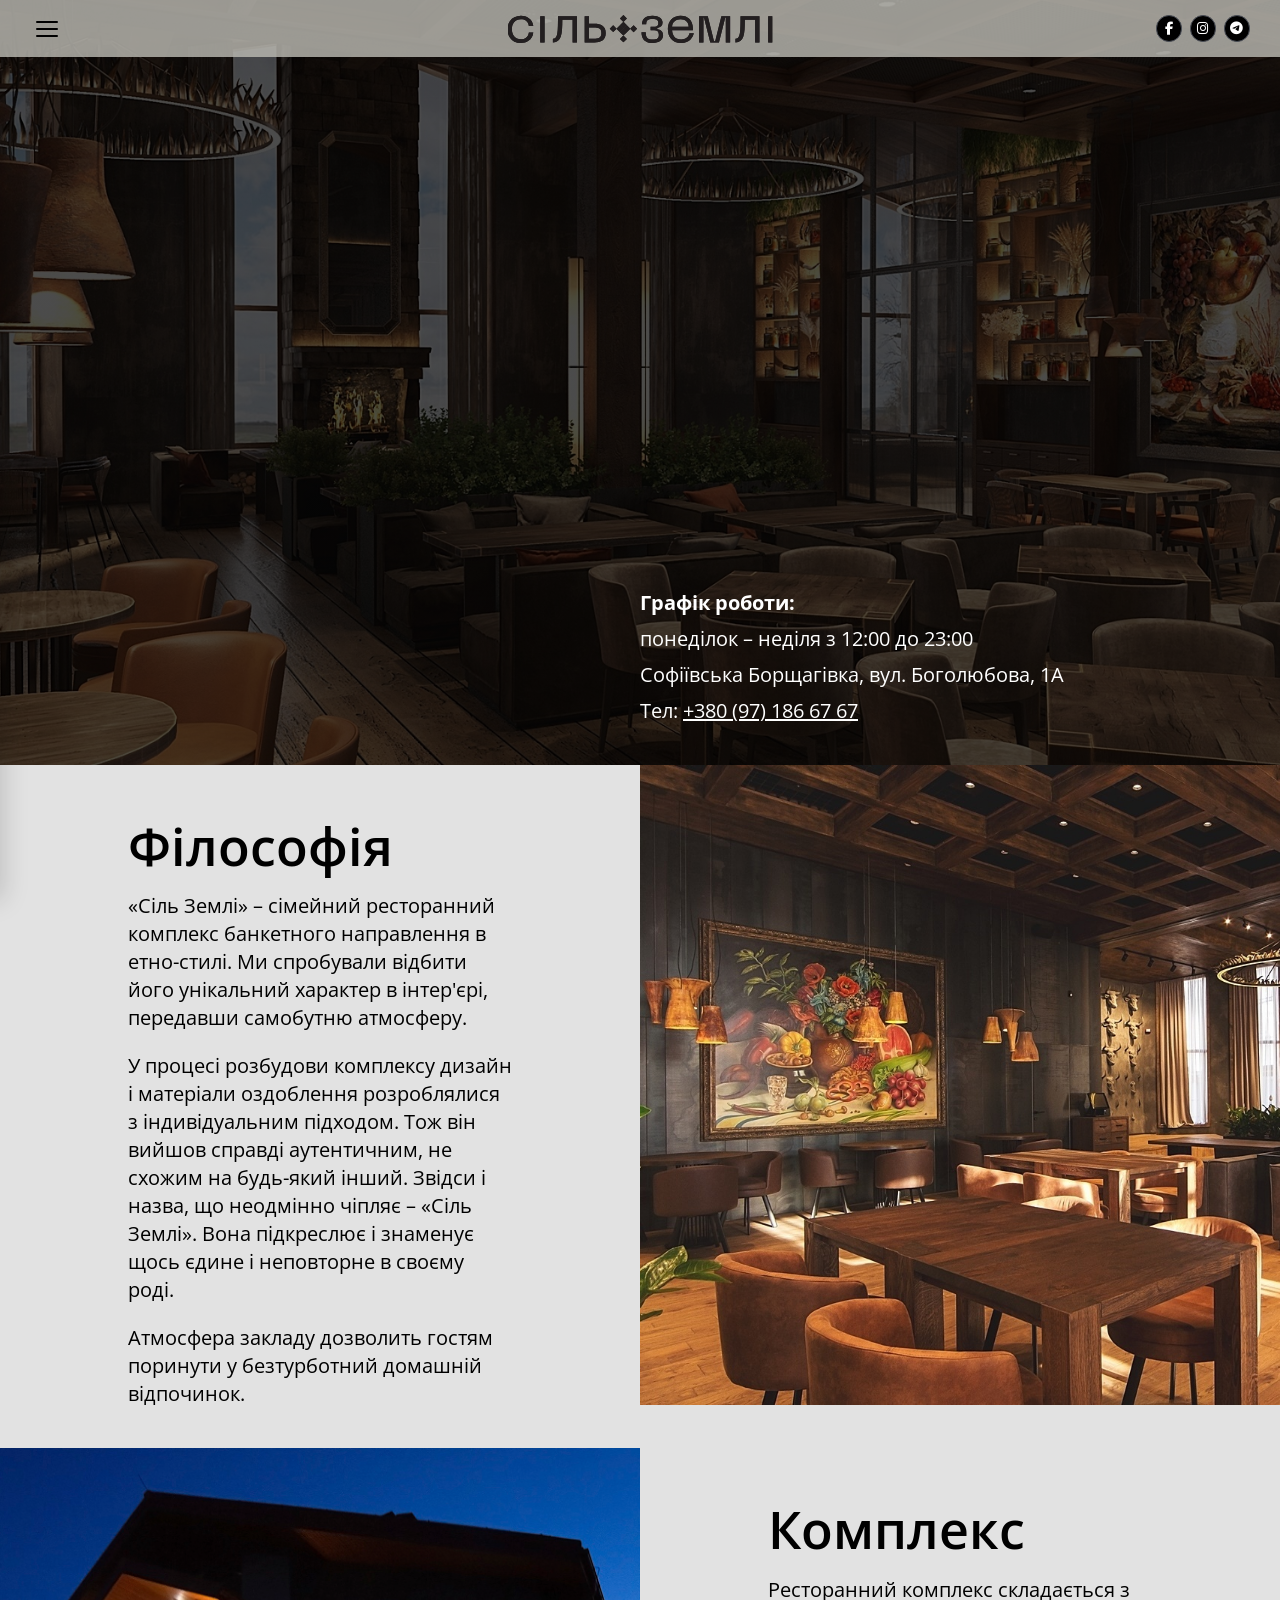
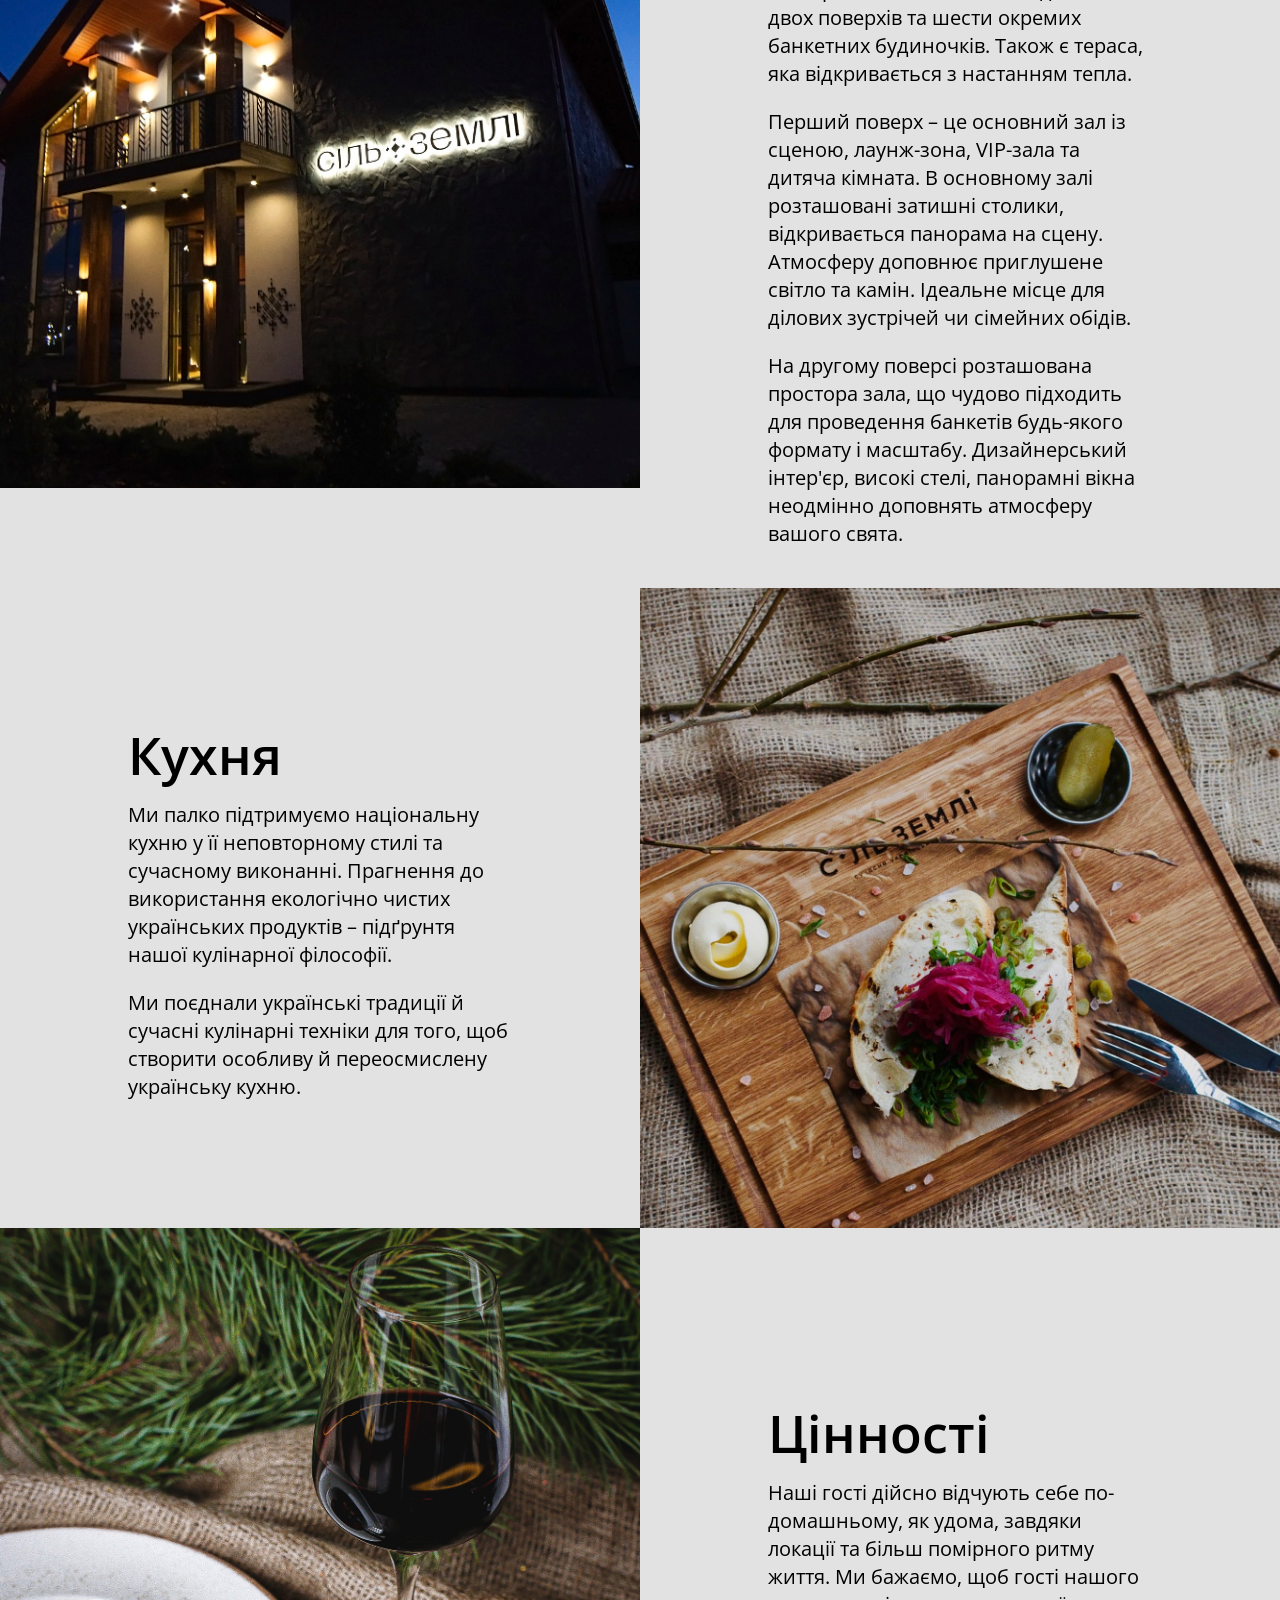
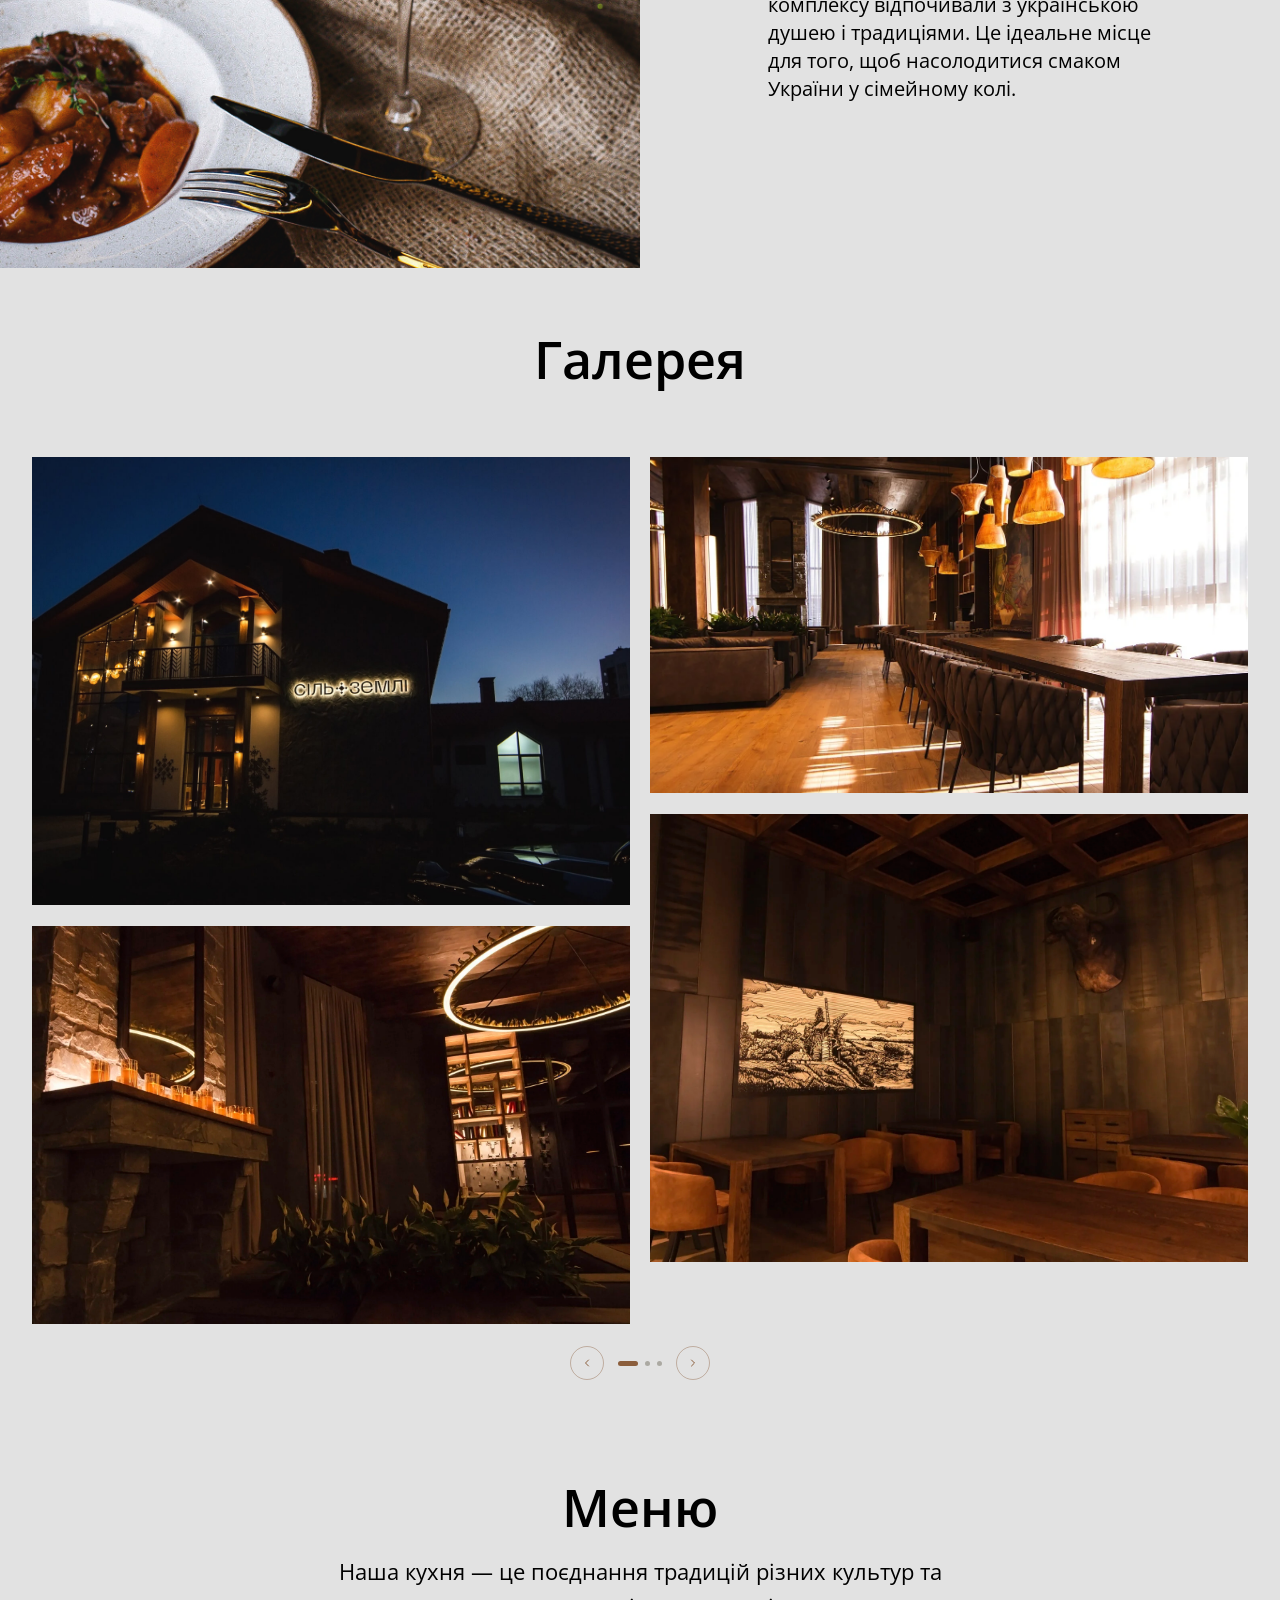
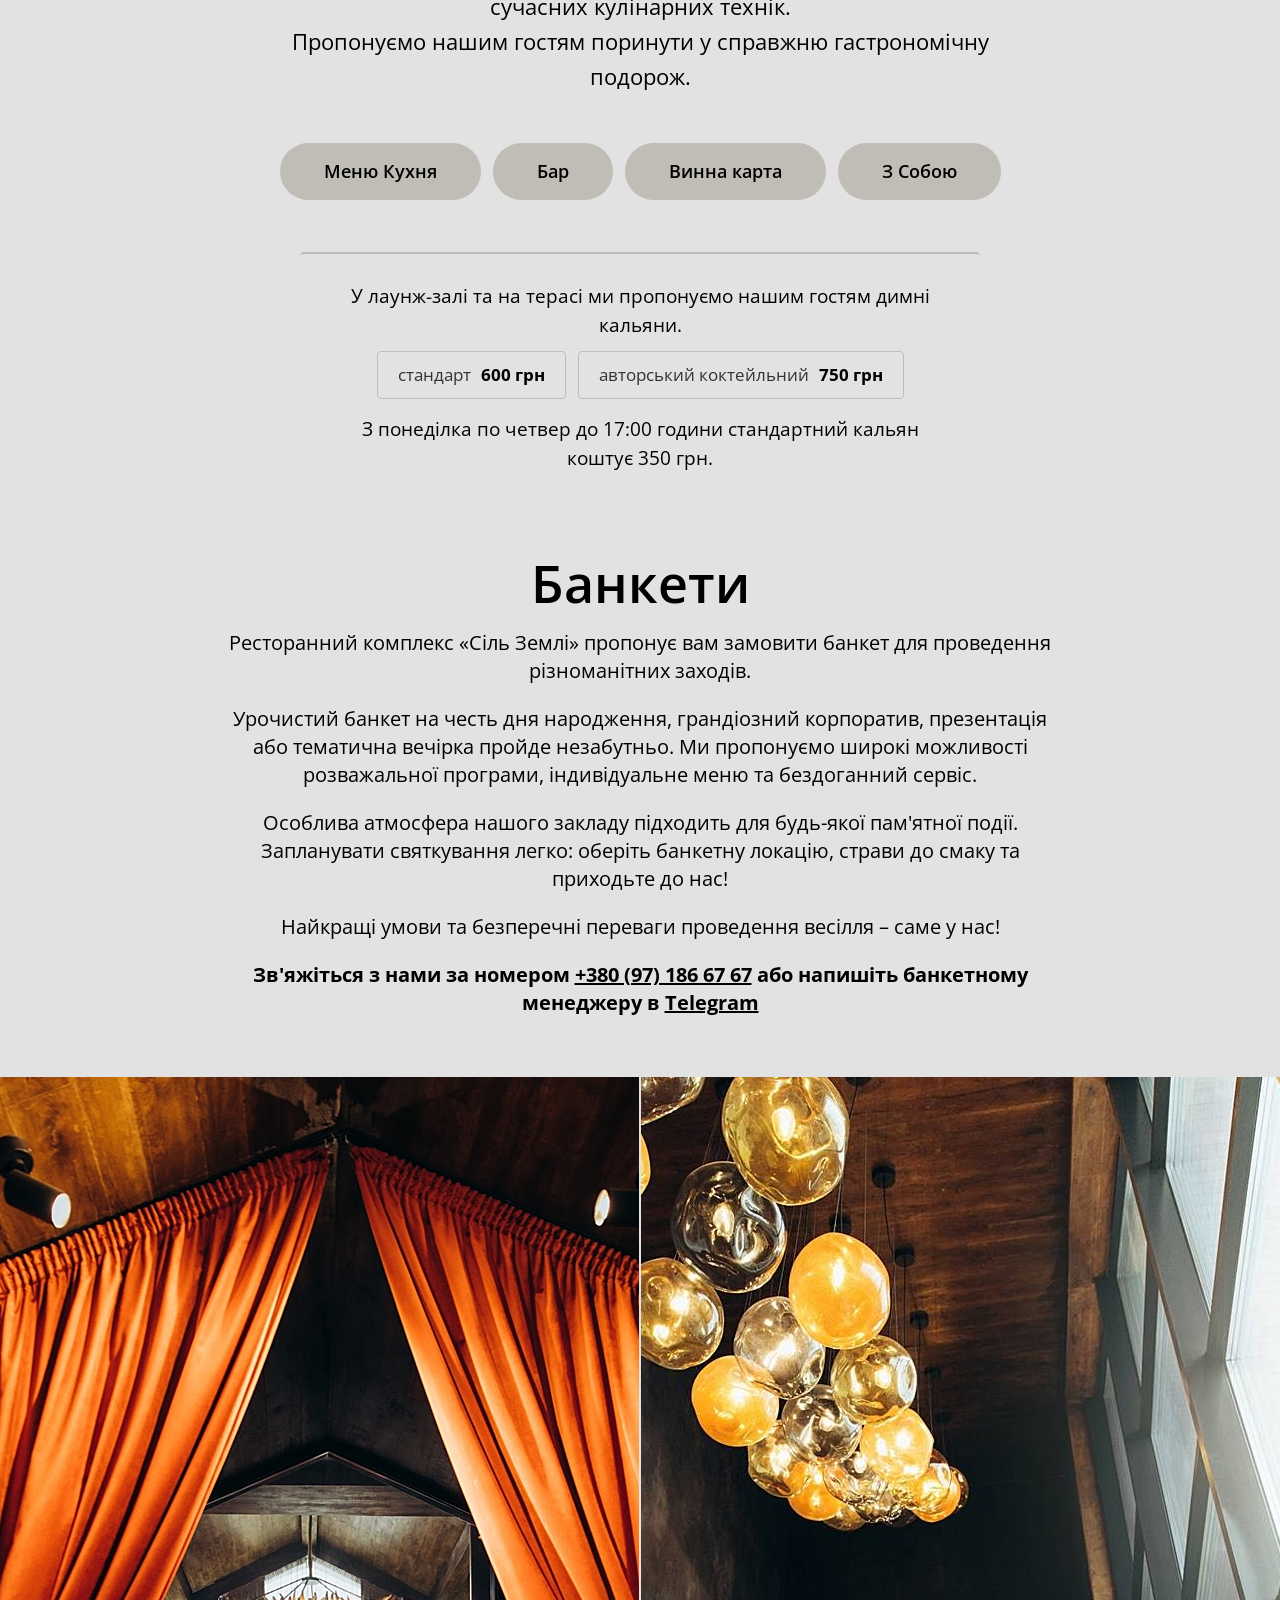
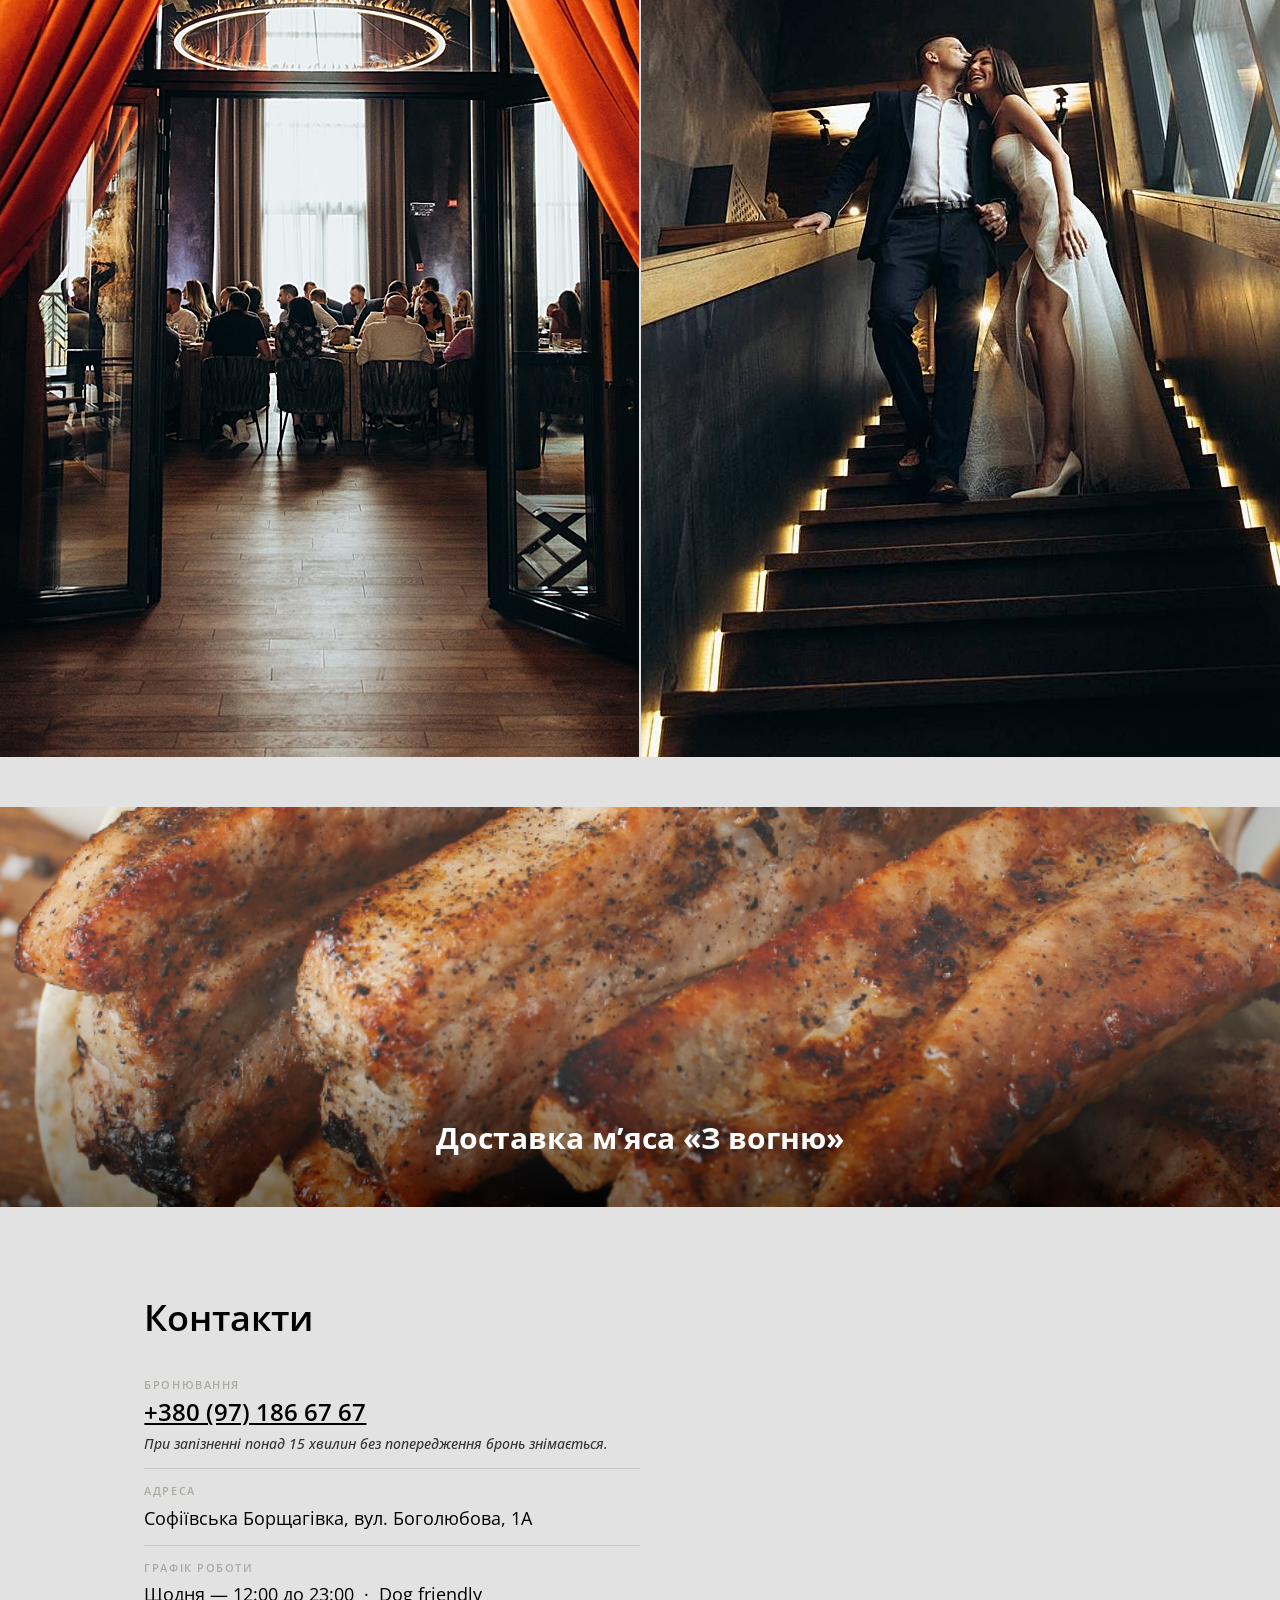
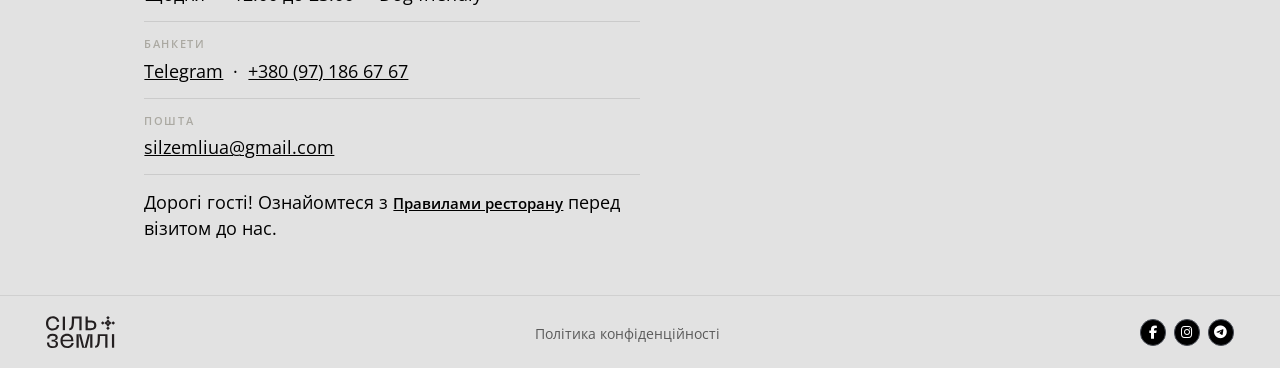
==== src/index.html @ 6cf8ed57 "smalll UI fixes" ====
<!DOCTYPE html>
<html lang="uk">
<head>
  <meta charset="UTF-8" />
  <meta name="viewport" content="width=device-width, initial-scale=1.0" />
  <title>Сіль Землі - сімейний ресторанний комплекс</title>
  <meta name="description" content="«Сіль Землі» — сімейний ресторанний комплекс. Софіївська Борщагівка, вул. Боголюбова, 1А. Тел: +380 (97) 186 67 67" />
  <link rel="canonical" href="https://silzemli.ua/" />
  <link rel="preconnect" href="https://fonts.googleapis.com" />
  <link rel="preconnect" href="https://fonts.gstatic.com" crossorigin />
  <link href="https://fonts.googleapis.com/css2?family=Open+Sans:wght@300;400;600;700&display=swap" rel="stylesheet" />
  <link rel="stylesheet" href="https://cdnjs.cloudflare.com/ajax/libs/font-awesome/6.5.1/css/all.min.css" />
  <link rel="icon" type="image/x-icon" href="assets/favicon.ico" />
  <link rel="stylesheet" href="styles.css" />
</head>
<body>

  <span id="top" aria-hidden="true" style="position:absolute;top:0;left:0;height:0;overflow:hidden;pointer-events:none;"></span>

  <!-- ===========================
       HEADER
       =========================== -->
  <header class="site-header">
    <div class="header-inner">

      <a class="nav-toggle" href="#" aria-label="Відкрити меню" aria-expanded="false" id="nav-toggle">
        <span></span>
        <span></span>
        <span></span>
      </a>

      <a href="/" class="site-logo" aria-label="Сіль Землі — головна">
        <img src="assets/sz-logo.svg" alt="Сіль Землі" class="logo-img" fetchpriority="high" />
      </a>

      <div class="social-links">
        <a href="https://www.facebook.com/silzemliua/" target="_blank" rel="noopener noreferrer" aria-label="Facebook"><i class="fab fa-facebook-f"></i></a>
        <a href="https://www.instagram.com/silzemliua/" target="_blank" rel="noopener noreferrer" aria-label="Instagram"><i class="fab fa-instagram"></i></a>
        <a href="https://t.me/Banquet_Sil_Zemli" target="_blank" rel="noopener noreferrer" aria-label="Telegram"><i class="fab fa-telegram-plane"></i></a>
      </div>

    </div>
  </header>

  <!-- Flyout navigation overlay -->
  <div class="flyout-overlay" id="flyout-overlay"></div>

  <!-- Flyout navigation panel -->
  <nav class="flyout-nav" id="main-nav" aria-label="Головне меню">
    <ul>
      <li><a href="#about">Про нас</a></li>
      <li><a href="#gallery">Галерея</a></li>
      <li><a href="#menu">Меню</a></li>
      <li><a href="#banquet">Банкети</a></li>
      <li><a href="https://svognu.choiceqr.com/" target="_blank" rel="noopener noreferrer"><u>Доставка мʼяса «З вогню»</u></a></li>
      <li><a href="#contacts">Контакти</a></li>
    </ul>
  </nav>


  <main id="content">

    <!-- ===========================
         HERO
         =========================== -->
    <section class="hero" aria-label="Головний банер">
      <img src="assets/bg.jpg" alt="Ресторан Сіль Землі — інтер'єр" class="hero-bg" fetchpriority="high" />

      <div class="hero-row">
        <div class="hero-left"></div>
        <div class="hero-right">
          <p><strong>Графік роботи:</strong></p>
          <p>понеділок – неділя з 12:00 до 23:00</p>
          <p>Софіївська Борщагівка, вул. Боголюбова, 1А</p>
          <p>Тел: <a href="tel:+380971866767">+380 (97) 186 67 67</a></p>
        </div>
      </div>
    </section>


    <!-- ===========================
         ABOUT — ПРО НАС
         =========================== -->
    <section id="about" aria-label="Про нас">

      <!-- Філософія: text left / image right -->
      <div class="about-block">
        <div class="about-text">
          <h2 class="about-title">Філософія</h2>
          <p>«Сіль Землі» – сімейний ресторанний комплекс банкетного направлення в етно-стилі. Ми спробували відбити його унікальний характер в інтер'єрі, передавши самобутню атмосферу.</p>
          <p>У процесі розбудови комплексу дизайн і матеріали оздоблення розроблялися з індивідуальним підходом. Тож він вийшов справді аутентичним, не схожим на будь-який інший. Звідси і назва, що неодмінно чіпляє – «Сіль Землі». Вона підкреслює і знаменує щось єдине і неповторне в своєму роді.</p>
          <p>Атмосфера закладу дозволить гостям поринути у безтурботний домашній відпочинок.</p>
        </div>
        <div class="about-image">
          <img src="assets/1.jpg" alt="Інтер'єр ресторану Сіль Землі" loading="lazy" />
        </div>
      </div>

      <!-- Комплекс: image left / text right -->
      <div class="about-block">
        <div class="about-image">
          <img src="assets/2.jpg" alt="Зовнішній вигляд комплексу Сіль Землі" loading="lazy" />
        </div>
        <div class="about-text">
          <h2 class="about-title">Комплекс</h2>
          <p>Ресторанний комплекс складається з двох поверхів та шести окремих банкетних будиночків. Також є тераса, яка відкривається з настанням тепла.</p>
          <p>Перший поверх – це основний зал із сценою, лаунж-зона, VIP-зала та дитяча кімната. В основному залі розташовані затишні столики, відкривається панорама на сцену. Атмосферу доповнює приглушене світло та камін. Ідеальне місце для ділових зустрічей чи сімейних обідів.</p>
          <p>На другому поверсі розташована простора зала, що чудово підходить для проведення банкетів будь-якого формату і масштабу. Дизайнерський інтер'єр, високі стелі, панорамні вікна неодмінно доповнять атмосферу вашого свята.</p>
        </div>
      </div>

      <!-- Кухня: text left / image right -->
      <div class="about-block">
        <div class="about-text">
          <h2 class="about-title">Кухня</h2>
          <p>Ми палко підтримуємо національну кухню у її неповторному стилі та сучасному виконанні. Прагнення до використання екологічно чистих українських продуктів – підґрунтя нашої кулінарної філософії.</p>
          <p>Ми поєднали українські традиції й сучасні кулінарні техніки для того, щоб створити особливу й переосмислену українську кухню.</p>
        </div>
        <div class="about-image">
          <img src="assets/IMG_6734.jpg" alt="Страви кухні ресторану Сіль Землі" loading="lazy" />
        </div>
      </div>

      <!-- Цінності: image left / text right -->
      <div class="about-block">
        <div class="about-image">
          <img src="assets/IMG_6281.jpg" alt="Атмосфера та традиції ресторану Сіль Землі" loading="lazy" />
        </div>
        <div class="about-text">
          <h2 class="about-title">Цінності</h2>
          <p>Наші гості дійсно відчують себе по-домашньому, як удома, завдяки локації та більш помірного ритму життя. Ми бажаємо, щоб гості нашого комплексу відпочивали з українською душею і традиціями. Це ідеальне місце для того, щоб насолодитися смаком України у сімейному колі.</p>
        </div>
      </div>

    </section>

    <!-- ===========================
         GALLERY — ГАЛЕРЕЯ
         =========================== -->
    <section id="gallery" class="gallery-section" aria-label="Галерея">

      <div class="gallery-heading-wrap">
        <h2 class="section-heading">Галерея</h2>
      </div>

      <div class="gallery-slider-track" id="galleryTrack" role="region" aria-label="Галерея слайдер">

        <!-- Slide 1 -->
        <article class="gallery-slide" aria-label="Слайд 1 з 3">
          <div class="masonry">
            <div class="masonry-item">
              <div class="img-wrap">
                <img src="assets/g01.jpg" alt="Святкування у Сіль Землі" loading="lazy" />
              </div>
            </div>
            <div class="masonry-item">
              <div class="img-wrap">
                <img src="assets/g004.webp" alt="Святкування у ресторані" loading="lazy" />
              </div>
            </div>
            <div class="masonry-item">
              <div class="img-wrap">
                <img src="assets/g006.webp" alt="Зала ресторану" loading="lazy" />
              </div>
            </div>
            <div class="masonry-item">
              <div class="img-wrap">
                <img src="assets/g005.webp" alt="Кухня ресторану" loading="lazy" />
              </div>
            </div>
          </div>
        </article>

        <!-- Slide 2 -->
        <article class="gallery-slide" aria-label="Слайд 2 з 3">
          <div class="masonry">
            <div class="masonry-item">
              <div class="img-wrap">
                <img src="assets/g007.jpg" alt="Подія у ресторані Сіль Землі" loading="lazy" />
              </div>
            </div>
            <div class="masonry-item">
              <div class="img-wrap">
                <img src="assets/g001.webp" alt="Страви ресторану Сіль Землі" loading="lazy" />
              </div>
            </div>
            <div class="masonry-item">
              <div class="img-wrap">
                <img src="assets/g009.webp" alt="Фотографія ресторану" loading="lazy" />
              </div>
            </div>
            <div class="masonry-item">
              <div class="img-wrap">
                <img src="assets/g003.webp" alt="Атмосфера закладу" loading="lazy" />
              </div>
            </div>
          </div>
        </article>

        <!-- Slide 3 -->
        <article class="gallery-slide" aria-label="Слайд 3 з 3">
          <div class="masonry">
            <div class="masonry-item">
              <div class="img-wrap">
                <img src="assets/g008.jpg" alt="Деталі страв ресторану" loading="lazy" />
              </div>
            </div>
             <div class="masonry-item">
              <div class="img-wrap">
                <img src="assets/g010.webp" alt="Інтер'єр ресторану Сіль Землі" loading="lazy" />
              </div>
            </div>
            <div class="masonry-item">
              <div class="img-wrap">
                <img src="assets/g002.webp" alt="Банкетна зала Сіль Землі" loading="lazy" />
              </div>
            </div>
          </div>
        </article>

      </div>

      <nav class="gallery-nav" aria-label="Навігація галереї">
        <button class="gallery-nav-arrow" id="galleryPrev" aria-label="Попередній слайд">
          <svg viewBox="0 0 24 24" aria-hidden="true"><polyline points="15 18 9 12 15 6"/></svg>
        </button>
        <div class="gallery-nav-dots" role="tablist" aria-label="Слайди">
          <button class="gallery-nav-dot active" data-idx="0" aria-label="Слайд 1" role="tab" aria-selected="true"></button>
          <button class="gallery-nav-dot" data-idx="1" aria-label="Слайд 2" role="tab" aria-selected="false"></button>
          <button class="gallery-nav-dot" data-idx="2" aria-label="Слайд 3" role="tab" aria-selected="false"></button>
        </div>
        <button class="gallery-nav-arrow" id="galleryNext" aria-label="Наступний слайд">
          <svg viewBox="0 0 24 24" aria-hidden="true"><polyline points="9 18 15 12 9 6"/></svg>
        </button>
      </nav>

    </section>

    <!-- ===========================
         MENU — МЕНЮ
         =========================== -->
    <section id="menu" class="menu-section" aria-label="Меню">
      <div class="container">
        <h2 class="section-heading">Меню</h2>
        <p class="menu-intro">
          Наша кухня — це поєднання традицій різних культур та сучасних кулінарних технік.<br>
          Пропонуємо нашим гостям поринути у справжню гастрономічну подорож.
        </p>

        <div class="menu-buttons">
          <a href="https://silzemli.choiceqr.com/menu/online-menu" target="_blank" rel="noopener noreferrer" class="menu-btn">Меню Кухня</a>
          <a href="https://silzemli.choiceqr.com/menu/online-menu/section:bar-menyu" target="_blank" rel="noopener noreferrer" class="menu-btn">Бар</a>
          <a href="https://silzemli.choiceqr.com/menu/online-menu/section:vinna-karta" target="_blank" rel="noopener noreferrer" class="menu-btn">Винна карта</a>
          <a href="https://silzemli.choiceqr.com/menu/online-menu/section:menyu-kuhnya/napivfabrikati" target="_blank" rel="noopener noreferrer" class="menu-btn">З Собою</a>
        </div>

        <div class="hookah-info">
          <p>У лаунж-залі та на терасі ми пропонуємо нашим гостям димні кальяни.</p>
          <div class="hookah-prices">
            <div class="hookah-price-item">
              <span class="hookah-price-name">стандарт</span>
              <span class="hookah-price-value">600 грн</span>
            </div>
            <div class="hookah-price-item">
              <span class="hookah-price-name">авторський коктейльний</span>
              <span class="hookah-price-value">750 грн</span>
            </div>
          </div>
          <p>З понеділка по четвер до 17:00 години стандартний кальян коштує 350 грн.</p>
        </div>
      </div>
    </section>

    <!-- ===========================
         BANQUET — БАНКЕТИ
         =========================== -->
    <section id="banquet" class="banquet-section" aria-label="Банкети">
      <div class="container">
        <h2 class="section-heading">Банкети</h2>

        <div class="banquet-content">
          <p class="banquet-lead">Ресторанний комплекс «Сіль Землі» пропонує вам замовити банкет для проведення різноманітних заходів.</p>
          <p>Урочистий банкет на честь дня народження, грандіозний корпоратив, презентація або тематична вечірка пройде незабутньо. Ми пропонуємо широкі можливості розважальної програми, індивідуальне меню та бездоганний сервіс.</p>
          <p>Особлива атмосфера нашого закладу підходить для будь-якої пам'ятної події. Запланувати святкування легко: оберіть банкетну локацію, страви до смаку та приходьте до нас!</p>
          <p>Найкращі умови та безперечні переваги проведення весілля – саме у нас!</p>
          <p class="banquet-cta">
            <strong>Зв'яжіться з нами за номером
            <a href="tel:+380971866767">+380 (97) 186 67 67</a>
            або напишіть банкетному менеджеру в <a href="https://t.me/Banquet_Sil_Zemli" target="_blank" rel="noopener noreferrer">Telegram</a></strong>
          </p>
        </div>
      </div>

      <div class="banquet-images">
        <div class="banquet-image">
          <img src="assets/IMG_0134-0.jpg" alt="Банкетна зала Сіль Землі" loading="lazy" />
        </div>
        <div class="banquet-image">
          <img src="assets/IMG_01.jpg" alt="Весільний захід у Сіль Землі" loading="lazy" />
        </div>
      </div>
    </section>

    <!-- ===========================
         DELIVERY — ДОСТАВКА М'ЯСА
         =========================== -->
    <section class="delivery-section" aria-label="Доставка мʼяса">
      <a href="https://svognu.choiceqr.com/" target="_blank" rel="noopener noreferrer" class="delivery-link">
        <img src="assets/IMG_0103.png" alt="Доставка мʼяса «З вогню»" class="delivery-bg" loading="lazy" />
        <div class="delivery-content">
          <p><strong>Доставка мʼяса «З вогню»</strong></p>
        </div>
      </a>
    </section>

    <!-- ===========================
         CONTACTS — КОНТАКТИ
         =========================== -->
    <section id="contacts" class="contacts-section" aria-label="Контакти">
      <div class="contacts-row">

        <div class="contacts-info">
          <h1 class="contacts-title">Контакти</h1>

          <div class="contacts-block">
            <span class="contacts-label">Бронювання</span>
            <a href="tel:+380971866767" class="contacts-phone">+380 (97) 186 67 67</a>
            <p class="contacts-note">При запізненні понад 15 хвилин без попередження бронь знімається.</p>
          </div>

          <hr class="contacts-divider" />

          <div class="contacts-block">
            <span class="contacts-label">Адреса</span>
            <p>Софіївська Борщагівка, вул. Боголюбова, 1А</p>
          </div>

          <hr class="contacts-divider" />

          <div class="contacts-block">
            <span class="contacts-label">Графік роботи</span>
            <p>Щодня — 12:00 до 23:00 &nbsp;·&nbsp; Dog friendly</p>
          </div>

          <hr class="contacts-divider" />

          <div class="contacts-block">
            <span class="contacts-label">Банкети</span>
            <p>
              <a href="https://t.me/Banquet_Sil_Zemli" target="_blank" rel="noopener noreferrer">Telegram</a>
              &nbsp;·&nbsp;
              <a href="tel:+380971866767">+380 (97) 186 67 67</a>
            </p>
          </div>

          <hr class="contacts-divider" />

          <div class="contacts-block">
            <span class="contacts-label">Пошта</span>
            <p><a href="mailto:silzemliua@gmail.com">silzemliua@gmail.com</a></p>
          </div>

          <hr class="contacts-divider" />

          <div class="contacts-block contacts-bottom">
            <p class="contacts-rules-note">Дорогі гості! Ознайомтеся з <a href="https://drive.google.com/file/d/1vDoaQ9qoSqv1oy61-vHlRrobq8VTLT6B/view?usp=sharing" target="_blank" rel="noopener noreferrer" class="contacts-rules-link">Правилами ресторану</a> перед візитом до нас.</p>
          </div>
        </div>

        <div class="contacts-map">
          <iframe
            src="https://maps.google.com/maps?q=50.3985007,30.3726009&hl=uk&z=16&output=embed"
            width="100%"
            height="100%"
            style="border:0; display:block;"
            allowfullscreen=""
            loading="lazy"
            title="Карта: Сіль Землі, Софіївська Борщагівка">
          </iframe>
        </div>

      </div>
    </section>

  </main>

  <!-- ===========================
       LIGHTBOX
       =========================== -->
  <div class="lightbox" id="lightbox" role="dialog" aria-modal="true" aria-label="Перегляд зображення">
    <button class="lightbox-close" id="lightboxClose" aria-label="Закрити">
      <svg viewBox="0 0 24 24" fill="none" stroke="currentColor" stroke-width="1.8" stroke-linecap="round"><line x1="18" y1="6" x2="6" y2="18"/><line x1="6" y1="6" x2="18" y2="18"/></svg>
    </button>
    <button class="lightbox-arrow lightbox-prev" id="lightboxPrev" aria-label="Попереднє зображення">
      <svg viewBox="0 0 24 24" fill="none" stroke="currentColor" stroke-width="1.8" stroke-linecap="round" stroke-linejoin="round"><polyline points="15 18 9 12 15 6"/></svg>
    </button>
    <div class="lightbox-stage" id="lightboxStage">
      <img id="lightboxImg" src="" alt="" />
    </div>
    <button class="lightbox-arrow lightbox-next" id="lightboxNext" aria-label="Наступне зображення">
      <svg viewBox="0 0 24 24" fill="none" stroke="currentColor" stroke-width="1.8" stroke-linecap="round" stroke-linejoin="round"><polyline points="9 18 15 12 9 6"/></svg>
    </button>
  </div>


  <!-- ===========================
       FOOTER
       =========================== -->
  <footer class="site-footer">
    <div class="container">
      <div class="footer-inner">

        <div class="footer-logo">
          <a href="/" aria-label="Сіль Землі — до початку">
            <img src="assets/logo-footer.svg" alt="Сіль Землі" class="logo-img" loading="lazy" />
          </a>
        </div>

        <div class="footer-links">
          <a href="/polconf/">Політика конфіденційності</a>
        </div>

        <div class="social-links">
          <a href="https://www.facebook.com/silzemliua/" target="_blank" rel="noopener noreferrer" aria-label="Facebook"><i class="fab fa-facebook-f"></i></a>
          <a href="https://www.instagram.com/silzemliua/" target="_blank" rel="noopener noreferrer" aria-label="Instagram"><i class="fab fa-instagram"></i></a>
          <a href="https://t.me/Banquet_Sil_Zemli" target="_blank" rel="noopener noreferrer" aria-label="Telegram"><i class="fab fa-telegram-plane"></i></a>
        </div>

      </div>
    </div>
  </footer>

  <a href="#top" class="back-to-top" aria-label="Вгору"><i class="fas fa-chevron-up"></i></a>

  <script>
    // ── Flyout nav ──────────────────────────────
    var navToggle     = document.getElementById('nav-toggle');
    var mainNav       = document.getElementById('main-nav');
    var flyoutOverlay = document.getElementById('flyout-overlay');

    function openNav() {
      mainNav.classList.add('open');
      flyoutOverlay.classList.add('visible');
      navToggle.setAttribute('aria-expanded', 'true');
    }
    function closeNav() {
      mainNav.classList.remove('open');
      flyoutOverlay.classList.remove('visible');
      navToggle.setAttribute('aria-expanded', 'false');
    }

    navToggle.addEventListener('click', function(e) {
      e.preventDefault();
      mainNav.classList.contains('open') ? closeNav() : openNav();
    });
    flyoutOverlay.addEventListener('click', closeNav);
    mainNav.querySelectorAll('a').forEach(function(link) {
      link.addEventListener('click', closeNav);
    });

    // ── Gallery (Masonry Slider) ────────────────
    (function() {
      var track   = document.getElementById('galleryTrack');
      var slides  = Array.from(track.querySelectorAll('.gallery-slide'));
      var dots    = Array.from(document.querySelectorAll('.gallery-nav-dot'));
      var TOTAL   = slides.length;
      var current = 0;
      var ticking = false;

      slides[0].setAttribute('data-visible', '');

      function goTo(idx, behavior) {
        idx = Math.max(0, Math.min(idx, TOTAL - 1));
        current = idx;
        track.scrollTo({ left: idx * track.offsetWidth, behavior: behavior || 'smooth' });
        updateUI();
        slides[current].setAttribute('data-visible', '');
      }

      function updateUI() {
        dots.forEach(function(d, i) {
          var active = i === current;
          d.classList.toggle('active', active);
          d.setAttribute('aria-selected', active ? 'true' : 'false');
        });
      }

      track.addEventListener('scroll', function() {
        if (ticking) return;
        ticking = true;
        requestAnimationFrame(function() {
          ticking = false;
          var idx = Math.round(track.scrollLeft / track.offsetWidth);
          if (idx !== current) {
            current = idx;
            updateUI();
            slides[current].setAttribute('data-visible', '');
          }
        });
      }, { passive: true });

      document.getElementById('galleryPrev').addEventListener('click', function() { goTo(current - 1); });
      document.getElementById('galleryNext').addEventListener('click', function() { goTo(current + 1); });

      dots.forEach(function(dot) {
        dot.addEventListener('click', function() { goTo(Number(dot.dataset.idx)); });
      });

      track.querySelectorAll('.img-wrap img').forEach(function(img) {
        if (img.complete && img.naturalWidth) {
          img.classList.add('loaded');
        } else {
          img.addEventListener('load', function() { img.classList.add('loaded'); });
        }
      });

      var resizeTimer;
      window.addEventListener('resize', function() {
        clearTimeout(resizeTimer);
        resizeTimer = setTimeout(function() { goTo(current, 'instant'); }, 120);
      });
    }());

    // ── Lightbox ────────────────────────────────
    (function() {
      var lb      = document.getElementById('lightbox');
      var lbImg   = document.getElementById('lightboxImg');
      var lbStage = document.getElementById('lightboxStage');
      var imgs    = Array.from(document.querySelectorAll('.gallery-slide .img-wrap img'));
      var idx     = 0;

      function show(i) {
        idx = (i + imgs.length) % imgs.length;
        lbImg.src = imgs[idx].src;
        lbImg.alt = imgs[idx].alt;
      }

      function open(i) {
        show(i);
        lb.classList.add('open');
        document.body.style.overflow = 'hidden';
      }

      function close() {
        lb.classList.remove('open');
        document.body.style.overflow = '';
      }

      imgs.forEach(function(img, i) {
        img.closest('.masonry-item').addEventListener('click', function() { open(i); });
      });

      document.getElementById('lightboxClose').addEventListener('click', close);
      document.getElementById('lightboxPrev').addEventListener('click', function(e) { e.stopPropagation(); show(idx - 1); });
      document.getElementById('lightboxNext').addEventListener('click', function(e) { e.stopPropagation(); show(idx + 1); });

      lb.addEventListener('click', function(e) { if (e.target === lb || e.target === lbStage) close(); });

      document.addEventListener('keydown', function(e) {
        if (!lb.classList.contains('open')) return;
        if (e.key === 'Escape')     close();
        if (e.key === 'ArrowLeft')  show(idx - 1);
        if (e.key === 'ArrowRight') show(idx + 1);
      });
    }());

    // ── Back to top ─────────────────────────────
    var btt = document.querySelector('.back-to-top');
    window.addEventListener('scroll', function() {
      btt.classList.toggle('visible', window.scrollY > 600);
    });
  </script>

</body>
</html>
---- src/styles.css ----
/* ============================================================
   СІЛЬ ЗЕМЛІ — styles.css
   Matches original silzemli.ua visual design
   Font: Open Sans (Google Fonts)
   ============================================================ */

/* ================================
   CSS CUSTOM PROPERTIES
   ================================ */
:root {
  --bg:           #e2e2e2;
  --header-bg:    rgba(191, 189, 182, 0.8);
  --warm-gray:    #bfbdb6;
  --warm-gray-dk: #aba9a2;
  --black:        #000000;
  --white:        #ffffff;
  --dark:         #333333;

  /* Social icon colours matching original */
  --icon-bg:          #000000;
  --icon-color:       #ffffff;
  --icon-border:      #4a4e57;
  --icon-hover-border:#65bc7b;

  --font:         "Open Sans", Arial, Helvetica, sans-serif;
  --header-h:     57px;
}


/* ================================
   RESET & BASE
   ================================ */
*, *::before, *::after {
  box-sizing: border-box;
  margin: 0;
  padding: 0;
}

html {
  scroll-behavior: smooth;
}

body {
  background-color: var(--bg);
  color: var(--black);
  font-family: var(--font);
  font-size: 20px;
  font-weight: 400;
  line-height: 1.4;
  -webkit-font-smoothing: antialiased;
  -moz-osx-font-smoothing: grayscale;
}

img {
  display: block;
  max-width: 100%;
}

a {
  color: var(--black);
  text-decoration: none;
}

a:hover {
  color: var(--dark);
}

ul {
  list-style: none;
}

p {
  margin-bottom: 20px;
}

p:last-child {
  margin-bottom: 0;
}

strong {
  font-weight: 700;
}

.container {
  max-width: 1248px;
  margin: 0 auto;
  padding: 0 30px;
}


/* ================================
   LOGO IMAGE
   ================================ */
.logo-img {
  display: block;
  height: 28px;
  width: auto;
}

.footer-logo .logo-img {
  height: 32px;
}


/* ================================
   COVER IMAGES
   (hero, about, gallery, banquet, delivery)
   ================================ */

/* Hero background image */
.hero-bg {
  position: absolute;
  inset: 0;
  width: 100%;
  height: 100%;
  object-fit: cover;
  display: block;
  z-index: 0;
}

/* About section images fill their column */
.about-image img {
  position: absolute;
  inset: 0;
  width: 100%;
  height: 100%;
  object-fit: cover;
  display: block;
}


/* Banquet images */
.banquet-image img {
  position: absolute;
  inset: 0;
  width: 100%;
  height: 100%;
  object-fit: cover;
  object-position: center center;
  display: block;
}

/* Delivery background image */
.delivery-bg {
  width: 100%;
  height: 400px;
  object-fit: cover;
  display: block;
}


/* ================================
   SECTION DIVIDER
   ================================ */
.section-divider {
  border: none;
  width: 80px;
  height: 2px;
  background: var(--warm-gray-dk);
  margin: 0 auto;
  display: block;
  opacity: 0.7;
}


/* ================================
   SHARED: SECTION HEADINGS
   ================================ */
.section-heading {
  font-family: var(--font);
  font-size: 52px;
  font-weight: 600;
  color: var(--black);
  text-align: center;
  line-height: 1.2;
  margin-top: 10px;
  margin-bottom: 15px;
}

.about-title {
  font-family: var(--font);
  font-size: 52px;
  font-weight: 600;
  color: var(--black);
  line-height: 1.2;
  margin-top: 10px;
  margin-bottom: 15px;
}


/* ================================
   SHARED: SOCIAL LINKS
   ================================ */
.social-links {
  display: flex;
  align-items: center;
  gap: 7.5px;
}

.social-links a {
  display: flex;
  align-items: center;
  justify-content: center;
  width: 26.4px;
  height: 26.4px;
  border: 1px solid var(--icon-border);
  border-radius: 50%;
  background: var(--icon-bg);
  color: var(--icon-color);
  font-size: 13.2px;
  line-height: 1;
  transition: border-color 0.2s;
  text-decoration: none;
}

.social-links a:hover {
  border-color: var(--icon-hover-border);
  color: var(--icon-color);
}


/* ================================
   HEADER
   ================================ */
.site-header {
  position: fixed;
  top: 0;
  left: 0;
  right: 0;
  z-index: 999999;
  height: var(--header-h);
  /* Force GPU compositing — fixes iOS Safari position:fixed jitter */
  -webkit-transform: translateZ(0);
  transform: translateZ(0);
}

.header-inner {
  height: var(--header-h);
  background: var(--header-bg);
  display: flex;
  align-items: center;
  justify-content: space-between;
  padding: 0 30px;
  position: relative;
}

/* Hamburger toggle */
.nav-toggle {
  display: flex;
  flex-direction: column;
  justify-content: center;
  gap: 5px;
  cursor: pointer;
  padding: 6px;
  flex-shrink: 0;
  text-decoration: none;
  line-height: 0;
}

.nav-toggle span {
  display: block;
  width: 22px;
  height: 2px;
  background: var(--black);
  border-radius: 1px;
  transition: all 0.25s ease;
}

/* Logo — centered via absolute positioning */
.site-logo {
  position: absolute;
  left: 50%;
  transform: translateX(-50%);
  text-decoration: none;
  display: flex;
  align-items: center;
}

.logo-text {
  font-family: var(--font);
  font-size: 20px;
  font-weight: 700;
  color: var(--black);
  letter-spacing: 0.03em;
  text-transform: uppercase;
  white-space: nowrap;
}

.logo-plus {
  color: var(--black);
}


/* ================================
   FLYOUT NAVIGATION
   ================================ */
/* Semi-transparent overlay behind the panel */
.flyout-overlay {
  position: fixed;
  inset: 0;
  z-index: 999997;
  background: rgba(0, 0, 0, 0.4);
  opacity: 0;
  pointer-events: none;
  transition: opacity 0.3s ease;
}

.flyout-overlay.visible {
  opacity: 1;
  pointer-events: auto;
}

/* Side panel */
.flyout-nav {
  position: fixed;
  top: var(--header-h);
  left: 0;
  bottom: 0;
  width: 300px;
  background: var(--white);
  z-index: 999998;
  transform: translateX(-100%);
  transition: transform 0.3s ease;
  overflow-y: auto;
  box-shadow: 4px 0 24px rgba(0, 0, 0, 0.15);
}

.flyout-nav.open {
  transform: translateX(0);
}

.flyout-nav ul {
  padding: 8px 0;
}

.flyout-nav ul li a {
  display: block;
  padding: 12px 24px;
  color: var(--black);
  font-size: 16px;
  font-weight: 400;
  border-bottom: 1px solid rgba(0, 0, 0, 0.06);
  transition: background 0.18s;
  text-decoration: none;
}

.flyout-nav ul li a:hover {
  background: rgba(191, 189, 182, 0.35);
  color: var(--black);
}

.flyout-nav ul li:last-child a {
  border-bottom: none;
}

/* Address & phone — visually separated from nav links */
.flyout-nav ul li.nav-meta {
  border-top: 1px solid rgba(0, 0, 0, 0.12);
  margin-top: 4px;
}

.flyout-nav ul li.nav-meta a {
  font-size: 14px;
  color: var(--warm-gray-dk);
  font-weight: 400;
  padding: 10px 24px;
}

.flyout-nav ul li.nav-meta + .nav-meta {
  border-top: none;
  margin-top: 0;
}

.flyout-nav ul li.nav-phone a {
  font-weight: 600;
  color: var(--black);
}


/* ================================
   HERO
   ================================ */
.hero {
  position: relative;
  min-height: 85vh;
  display: flex;
  flex-direction: column;
  padding-top: var(--header-h);
  overflow: hidden;
}

/* Dark overlay matching original: rgba(0,0,0,0.7) solid gradient */
.hero::after {
  content: '';
  position: absolute;
  inset: 0;
  z-index: 1;
  background: linear-gradient(180deg, rgba(0,0,0,0.7) 0%, rgba(0,0,0,0.7) 100%);
  pointer-events: none;
}

/* Two-column layout inside the hero */
.hero-row {
  position: relative;
  z-index: 2;
  display: flex;
  flex: 1;
  min-height: calc(85vh - var(--header-h));
  align-items: flex-end;
}

.hero-left {
  flex: 1;
}

/* Right column: contact info at bottom-right */
.hero-right {
  flex: 1;
  padding: 0 0 40px;
  color: var(--white);
}

.hero-right p {
  font-family: var(--font);
  font-size: 20px;
  font-weight: 400;
  color: var(--white);
  line-height: 1.4;
  margin-bottom: 8px;
}

.hero-right p:last-child {
  margin-bottom: 0;
}

.hero-right a {
  color: var(--white);
  text-decoration: underline;
}

.hero-right a:hover {
  color: rgba(255, 255, 255, 0.8);
}


/* ================================
   ABOUT SECTIONS
   ================================ */
/* Each block is a 50/50 flex row */
.about-block {
  display: flex;
}

/* Text column: transparent bg (body colour shows through), 10% side padding */
.about-text {
  flex: 1;
  display: flex;
  flex-direction: column;
  justify-content: center;
  padding: 40px 10%;
}

.about-text p {
  font-size: 20px;
  font-weight: 400;
  color: var(--black);
  line-height: 1.4;
  margin-bottom: 20px;
}

.about-text p:last-child {
  margin-bottom: 0;
}

/* Image column: fixed 50% width, height driven by per-block aspect-ratio */
.about-image {
  flex: 0 0 50%;
  align-self: flex-start;
  position: relative;
}

/* Aspect ratios matching live site column dimensions (616px wide columns) */
#about .about-block:nth-child(1) .about-image { aspect-ratio: 1 / 1; }        /* 1.jpg  616×616  */
#about .about-block:nth-child(2) .about-image { aspect-ratio: 1 / 1; }        /* 2.jpg  616×616  */
#about .about-block:nth-child(3) .about-image { aspect-ratio: 1 / 1; }        /* IMG_6734 cropped square */
#about .about-block:nth-child(4) .about-image { aspect-ratio: 1 / 1; }        /* IMG_6281 cropped square */

/* ================================
   GALLERY — MASONRY SLIDER
   ================================ */

.gallery-heading-wrap {
  padding: 50px 30px 20px;
  text-align: center;
}

/* Horizontal scroll container */
.gallery-slider-track {
  display: flex;
  overflow-x: scroll;
  scroll-snap-type: x mandatory;
  scroll-behavior: smooth;
  -webkit-overflow-scrolling: touch;
  scrollbar-width: none;
}

.gallery-slider-track::-webkit-scrollbar {
  display: none;
}

/* Individual slide */
.gallery-slide {
  flex: 0 0 100vw;
  width: 100vw;
  scroll-snap-align: start;
  padding: clamp(16px, 2.5vw, 32px) clamp(16px, 2.5vw, 32px) 0;
}

/* Masonry grid */
.masonry {
  columns: 1;
  column-gap: clamp(10px, 1.6vw, 22px);
}

@media (min-width: 700px) {
  .masonry { columns: 2; }
}

.masonry-item {
  break-inside: avoid;
  margin-bottom: clamp(10px, 1.6vw, 22px);
  position: relative;
  display: block;
  /* hidden until slide becomes [data-visible] */
  opacity: 0;
  transform: translateY(14px);
  transition:
    opacity 0.5s cubic-bezier(0.22, 1, 0.36, 1),
    transform 0.5s cubic-bezier(0.22, 1, 0.36, 1);
}

.gallery-slide[data-visible] .masonry-item {
  opacity: 1;
  transform: translateY(0);
}

.gallery-slide[data-visible] .masonry-item:nth-child(1) { transition-delay: 0.04s; }
.gallery-slide[data-visible] .masonry-item:nth-child(2) { transition-delay: 0.09s; }
.gallery-slide[data-visible] .masonry-item:nth-child(3) { transition-delay: 0.14s; }
.gallery-slide[data-visible] .masonry-item:nth-child(4) { transition-delay: 0.19s; }
.gallery-slide[data-visible] .masonry-item:nth-child(5) { transition-delay: 0.24s; }
.gallery-slide[data-visible] .masonry-item:nth-child(6) { transition-delay: 0.29s; }

/* Image wrapper — reserves exact space, no CLS */
.img-wrap {
  width: 100%;
  overflow: hidden;
  display: block;
  background: var(--warm-gray);
  position: relative;
}

/*
  Repeating 3-step aspect-ratio cycle applied via nth-child.
  Creates mismatched column heights → organic stagger on every slide.
  4:3 → 3:2 → 16:9 → repeat
*/
.gallery-slide .masonry-item:nth-child(3n+1) .img-wrap { aspect-ratio: 4 / 3; }
.gallery-slide .masonry-item:nth-child(3n+2) .img-wrap { aspect-ratio: 3 / 2; }
.gallery-slide .masonry-item:nth-child(3n+3) .img-wrap { aspect-ratio: 16 / 9; }

.img-wrap img {
  width: 100%;
  height: 100%;
  object-fit: cover;
  display: block;
  opacity: 0;
  transition:
    opacity 0.4s ease,
    transform 0.65s cubic-bezier(0.25, 0.46, 0.45, 0.94);
}

.img-wrap img.loaded {
  opacity: 1;
}

.masonry-item {
  cursor: zoom-in;
}

.masonry-item:hover .img-wrap img {
  transform: scale(1.035);
}

/* ================================
   LIGHTBOX
   ================================ */
.lightbox {
  position: fixed;
  inset: 0;
  z-index: 9000;
  background: rgba(0, 0, 0, 0.93);
  display: flex;
  align-items: center;
  justify-content: center;
  opacity: 0;
  pointer-events: none;
  transition: opacity 0.25s ease;
}

.lightbox.open {
  opacity: 1;
  pointer-events: auto;
}

.lightbox-stage {
  display: flex;
  align-items: center;
  justify-content: center;
  max-width: calc(100vw - 120px);
  max-height: 92vh;
}

.lightbox-stage img {
  max-width: 100%;
  max-height: 92vh;
  width: auto;
  height: auto;
  object-fit: contain;
  display: block;
  user-select: none;
}

.lightbox-close {
  position: absolute;
  top: 20px;
  right: 20px;
  width: 38px;
  height: 38px;
  border: 1px solid rgba(255, 255, 255, 0.25);
  border-radius: 50%;
  background: transparent;
  color: var(--white);
  cursor: pointer;
  display: flex;
  align-items: center;
  justify-content: center;
  transition: border-color 0.2s, background 0.2s;
  flex-shrink: 0;
}

.lightbox-close svg {
  width: 14px;
  height: 14px;
  display: block;
}

.lightbox-close:hover {
  border-color: var(--white);
  background: rgba(255, 255, 255, 0.1);
}

.lightbox-arrow {
  position: absolute;
  top: 50%;
  transform: translateY(-50%);
  width: 44px;
  height: 44px;
  border: 1px solid rgba(255, 255, 255, 0.25);
  border-radius: 50%;
  background: transparent;
  color: var(--white);
  cursor: pointer;
  display: flex;
  align-items: center;
  justify-content: center;
  transition: border-color 0.2s, background 0.2s;
  flex-shrink: 0;
}

.lightbox-arrow svg {
  width: 16px;
  height: 16px;
  display: block;
}

.lightbox-arrow:hover {
  border-color: var(--white);
  background: rgba(255, 255, 255, 0.1);
}

.lightbox-prev { left: 20px; }
.lightbox-next { right: 20px; }

@media (max-width: 640px) {
  .lightbox-stage {
    max-width: 100vw;
  }

  .lightbox-prev { left: 10px; }
  .lightbox-next { right: 10px; }
}

/* Shimmer placeholder */
.img-wrap::before {
  content: '';
  position: absolute;
  inset: 0;
  background: linear-gradient(
    110deg,
    transparent 30%,
    rgba(255, 255, 255, 0.28) 50%,
    transparent 70%
  );
  background-size: 200% 100%;
  animation: gallery-shimmer 1.8s ease-in-out infinite;
  pointer-events: none;
  z-index: 1;
}

.img-wrap:has(img.loaded)::before {
  display: none;
}

@keyframes gallery-shimmer {
  0%   { background-position: -200% 0; }
  100% { background-position: 200% 0; }
}

/* Gallery navigation */
.gallery-nav {
  display: flex;
  align-items: center;
  justify-content: center;
  gap: 14px;
  padding: 22px 0 36px;
}

.gallery-nav-arrow {
  width: 34px;
  height: 34px;
  border: 1px solid rgba(139, 94, 60, 0.4);
  border-radius: 50%;
  background: transparent;
  color: #8b5e3c;
  cursor: pointer;
  display: flex;
  align-items: center;
  justify-content: center;
  transition: border-color 0.2s, background 0.2s, color 0.2s;
  flex-shrink: 0;
}

.gallery-nav-arrow:hover {
  border-color: #8b5e3c;
  background: #8b5e3c;
  color: var(--white);
}

.gallery-nav-arrow svg {
  width: 12px;
  height: 12px;
  stroke: currentColor;
  fill: none;
  stroke-width: 2;
  stroke-linecap: round;
  stroke-linejoin: round;
  display: block;
}

.gallery-nav-dots {
  display: flex;
  gap: 7px;
  align-items: center;
}

.gallery-nav-dot {
  width: 5px;
  height: 5px;
  border-radius: 50%;
  background: var(--warm-gray-dk);
  border: none;
  padding: 0;
  cursor: pointer;
  transition: background 0.25s, width 0.25s, border-radius 0.25s;
}

.gallery-nav-dot.active {
  width: 20px;
  border-radius: 3px;
  background: #8b5e3c;
}

@media (max-width: 480px) {
  .slide-meta { display: none; }
}


/* ================================
   MENU SECTION
   ================================ */
.menu-section {
  text-align: center;
  padding: 0 0 30px;
}

.menu-section .container {
  padding-top: 50px;
}

.menu-intro {
  font-size: 22px;
  font-weight: 400;
  color: var(--black);
  line-height: 1.6;
  margin: 0 auto 48px;
  max-width: 700px;
}

.menu-buttons {
  display: flex;
  flex-wrap: wrap;
  gap: 12px;
  justify-content: center;
  margin-bottom: 52px;
}

/* Pill-shaped buttons */
.menu-btn {
  display: inline-block;
  padding: 16px 44px;
  background: var(--warm-gray);
  color: var(--black);
  font-family: var(--font);
  font-size: 18px;
  font-weight: 600;
  text-decoration: none;
  border-radius: 50px;
  transition: background 0.2s, transform 0.15s;
}

.menu-btn:hover {
  background: var(--warm-gray-dk);
  color: var(--black);
  transform: translateY(-1px);
}

/* Hookah info — subtle card to visually separate it from the buttons */
.hookah-info {
  max-width: 680px;
  margin: 0 auto;
  padding: 28px 36px;
  background: transparent;
  border-top: 2px solid var(--warm-gray);
  border-radius: 4px;
  text-align: center;
  font-size: 19px;
  font-weight: 400;
  line-height: 1.55;
  color: var(--black);
}

.hookah-info p {
  margin-bottom: 10px;
}

.hookah-info p:last-child {
  margin-bottom: 0;
}

.hookah-prices {
  display: flex;
  justify-content: center;
  gap: 12px;
  margin-bottom: 16px;
}

.hookah-price-item {
  display: flex;
  align-items: center;
  gap: 10px;
  padding: 10px 20px;
  border: 1px solid var(--warm-gray);
  border-radius: 4px;
}

.hookah-price-name {
  font-size: 17px;
  font-weight: 400;
  color: var(--dark);
}

.hookah-price-value {
  font-size: 17px;
  font-weight: 700;
  color: var(--black);
}


/* ================================
   BANQUET SECTION
   ================================ */
.banquet-section {
  padding-bottom: 0;
}

.banquet-section .container {
  padding-top: 10px;
  padding-bottom: 40px;
}

.banquet-content {
  max-width: 840px;
  margin: 0 auto;
  text-align: center;
}

.banquet-content p {
  font-size: 20px;
  font-weight: 400;
  color: var(--black);
  line-height: 1.4;
  margin-bottom: 20px;
}

.banquet-lead {
  font-size: 26px;
  font-weight: 400;
}

.banquet-cta {
  text-align: center;
  margin-top: 10px;
}

.banquet-cta a {
  text-decoration: underline;
}

/* Two side-by-side images below the text */
.banquet-images {
  display: flex;
  height: 1280px;
}

.banquet-image {
  flex: 1;
  min-height: 100%;
  position: relative;
}

.banquet-image + .banquet-image {
  border-left: 2px solid var(--bg);
}


/* ================================
   DELIVERY SECTION
   ================================ */
.delivery-section {
  position: relative;
  display: block;
  margin: 50px 0;
}

.delivery-link {
  display: block;
  position: relative;
  text-decoration: none;
}

/* Override: delivery-bg is now an <img>, remove old position:relative */

/* Gradient overlay matching original */
.delivery-link::after {
  content: '';
  position: absolute;
  inset: 0;
  background: linear-gradient(180deg, rgba(214, 214, 214, 0.2) 50%, rgba(0, 0, 0, 0.5) 100%);
  pointer-events: none;
  z-index: 1;
}

/* Text centred over the image */
.delivery-content {
  position: absolute;
  bottom: 50px;
  left: 0;
  right: 0;
  text-align: center;
  z-index: 2;
}

.delivery-content p {
  font-size: 30px;
  font-weight: 700;
  color: var(--white);
  line-height: 1.3;
  margin-bottom: 0;
}


/* ================================
   CONTACTS SECTION
   ================================ */
.contacts-section {
  margin: 0 50px;
}

/* 40 / 60 column split, edge-to-edge */
.contacts-row {
  display: flex;
  align-items: stretch;
}

/* Info column — 55%, map column — 45% */
.contacts-info {
  flex: 0 0 55%;
  padding: 40px 5% 40px 8%;
  display: flex;
  flex-direction: column;
}

.contacts-title {
  font-family: var(--font);
  font-size: 36px;
  font-weight: 600;
  color: var(--black);
  line-height: 1.16;
  margin-top: 0;
  margin-bottom: 24px;
}

/* Each labeled block */
.contacts-block {
  padding: 14px 0;
}

.contacts-label {
  display: block;
  font-size: 11px;
  font-weight: 600;
  letter-spacing: 0.14em;
  text-transform: uppercase;
  color: var(--warm-gray-dk);
  margin-bottom: 6px;
}

.contacts-block p {
  font-size: 18px;
  font-weight: 400;
  color: var(--black);
  line-height: 1.45;
  margin-bottom: 0;
}

.contacts-phone {
  display: block;
  font-size: 24px;
  font-weight: 600;
  color: var(--black);
  text-decoration: none;
  line-height: 1.2;
  margin-bottom: 6px;
}

.contacts-phone:hover {
  color: var(--dark);
}

.contacts-note {
  font-size: 14px !important;
  color: var(--dark) !important;
  line-height: 1.5 !important;
  font-weight: 500 !important;
  font-style: italic !important;
}

.contacts-block a {
  color: var(--black);
  text-decoration: underline;
}

.contacts-block a:hover {
  color: var(--dark);
}

.contacts-divider {
  border: none;
  height: 1px;
  background: rgba(0, 0, 0, 0.1);
  margin: 0;
}

/* Bottom row: social + rules link */
.contacts-bottom {
  display: flex;
  align-items: center;
  justify-content: space-between;
  gap: 16px;
}

.contacts-rules-note {
  font-size: 15px;
  color: var(--dark);
  line-height: 1.5;
}

.contacts-rules-link {
  font-size: 15px;
  color: var(--black);
  text-decoration: underline;
  font-weight: 600;
  white-space: nowrap;
}

.contacts-rules-link:hover {
  opacity: 0.7;
}

/* Map — fixed height, not stretching */
.contacts-map {
  flex: 0 0 45%;
  position: relative;
  min-height: 320px;
  max-height: 480px;
  align-self: center;
}

.contacts-map iframe {
  position: absolute;
  inset: 0;
  width: 100%;
  height: 100%;
  border: 0;
  display: block;
}


/* ================================
   FOOTER
   ================================ */
.site-footer {
  background: var(--bg);
  padding: 20px 0;
  border-top: 1px solid rgba(0, 0, 0, 0.08);
}

.footer-inner {
  display: flex;
  align-items: center;
  justify-content: space-between;
  gap: 1rem;
}

.footer-logo a {
  text-decoration: none;
}

.footer-links a {
  font-size: 14px;
  color: var(--black);
  opacity: 0.6;
  transition: opacity 0.2s;
  text-decoration: none;
}

.footer-links a:hover {
  opacity: 1;
}


/* ================================
   BACK TO TOP
   ================================ */
.back-to-top {
  position: fixed;
  bottom: 32px;
  right: 32px;
  z-index: 150;
  width: 40px;
  height: 40px;
  background: var(--warm-gray);
  color: var(--black);
  display: flex;
  align-items: center;
  justify-content: center;
  font-size: 13px;
  opacity: 0;
  pointer-events: none;
  transform: translateY(8px);
  transition: opacity 0.25s, transform 0.25s;
  text-decoration: none;
}

.back-to-top.visible {
  opacity: 1;
  pointer-events: auto;
  transform: translateY(0);
}

.back-to-top:hover {
  background: var(--warm-gray-dk);
  color: var(--black);
}


/* ================================
   RESPONSIVE — TABLET (≤ 1024px)
   ================================ */
@media (max-width: 1024px) {
  /* About blocks stack vertically — text always first */
  .about-block {
    flex-direction: column;
    min-height: auto;
  }

  /* Always render text before image regardless of HTML order */
  .about-text  { order: 1; }
  .about-image { order: 2; }

  .about-image {
    flex: none;
    width: 100%;
    aspect-ratio: 1 / 1;
    margin: 0 auto 16px;
    min-height: unset;
  }

  .about-text {
    padding: 40px 30px;
  }

  /* Banquet images stack */
  .banquet-images {
    flex-direction: column;
    height: auto;
  }

  .banquet-image {
    height: 75vw;
    min-height: 300px;
  }

  .banquet-image.img-placeholder {
    height: 75vw;
    min-height: 300px;
  }

  .banquet-image + .banquet-image {
    border-left: none;
    border-top: 2px solid var(--bg);
  }

  /* Contacts: stack vertically on tablet */
  .contacts-row {
    flex-direction: column;
  }

  .contacts-info {
    flex: none;
    padding: 30px 30px;
  }

  .contacts-map {
    flex: none;
    align-self: stretch;
    max-height: none;
    height: 320px;
  }

  .contacts-map iframe {
    position: absolute;
    height: 100%;
  }
}


/* ================================
   RESPONSIVE — MOBILE (≤ 640px)
   ================================ */
@media (max-width: 640px) {
  /* ── Fluid font scale ──────────────────────────────────────────────
     Strategy: clamp(min, preferred-vw, max) so text grows smoothly
     between 320px and 640px viewports instead of jumping at breakpoints.
  ─────────────────────────────────────────────────────────────────── */
  body {
    font-size: clamp(14px, 3.8vw, 16px);
  }

  .section-heading {
    font-size: clamp(26px, 8vw, 36px);
  }

  .about-title {
    font-size: clamp(22px, 7vw, 32px);
  }

  .about-text p {
    font-size: clamp(15px, 4vw, 20px);
  }

  .contacts-title {
    font-size: clamp(20px, 6.5vw, 28px);
  }

  /* Hero: stack the two columns, text below */
  .hero-row {
    flex-direction: column;
  }

  .hero-left {
    flex: 1;
  }

  .hero-right {
    flex: none;
    padding: 0 20px 30px;
  }

  .hero-right p {
    font-size: clamp(14px, 3.8vw, 16px);
  }

  /* Menu */
  .menu-intro {
    font-size: clamp(15px, 4.5vw, 18px);
    margin-bottom: 50px;
  }

  .menu-buttons {
    flex-direction: column;
    align-items: center;
  }

  .menu-btn {
    width: 220px;
    text-align: center;
    padding: 14px 30px;
    border-radius: 50px;
  }

  /* Hookah price cards — stack vertically on mobile */
  .hookah-prices {
    flex-direction: column;
    align-items: center;
  }

  .hookah-price-item {
    width: 100%;
    max-width: 280px;
    justify-content: space-between;
  }

  .hookah-info {
    font-size: clamp(14px, 4vw, 19px);
  }

  /* Banquet */
  .banquet-lead {
    font-size: clamp(16px, 5vw, 20px);
  }

  .banquet-content p {
    font-size: clamp(14px, 4vw, 20px);
  }

  .banquet-image {
    height: 90vw;
    min-height: 280px;
  }

  /* Delivery */
  .delivery-bg {
    height: 280px;
  }

  .delivery-content {
    bottom: 30px;
  }

  .delivery-content p {
    font-size: clamp(17px, 5.5vw, 22px);
  }

  /* Contacts */
  .contacts-info {
    padding: 24px 20px;
  }

  .contacts-block p,
  .contacts-block a {
    font-size: clamp(13px, 3.8vw, 16px);
  }

  .contacts-phone {
    font-size: clamp(17px, 5vw, 20px);
  }

  /* Header — hide social icons so logo doesn't overlap (footer has them) */
  .site-header .social-links {
    display: none;
  }

  /* Footer */
  .footer-inner {
    flex-direction: column;
    text-align: center;
    gap: 1rem;
  }

  .footer-links {
    justify-content: center;
  }
}
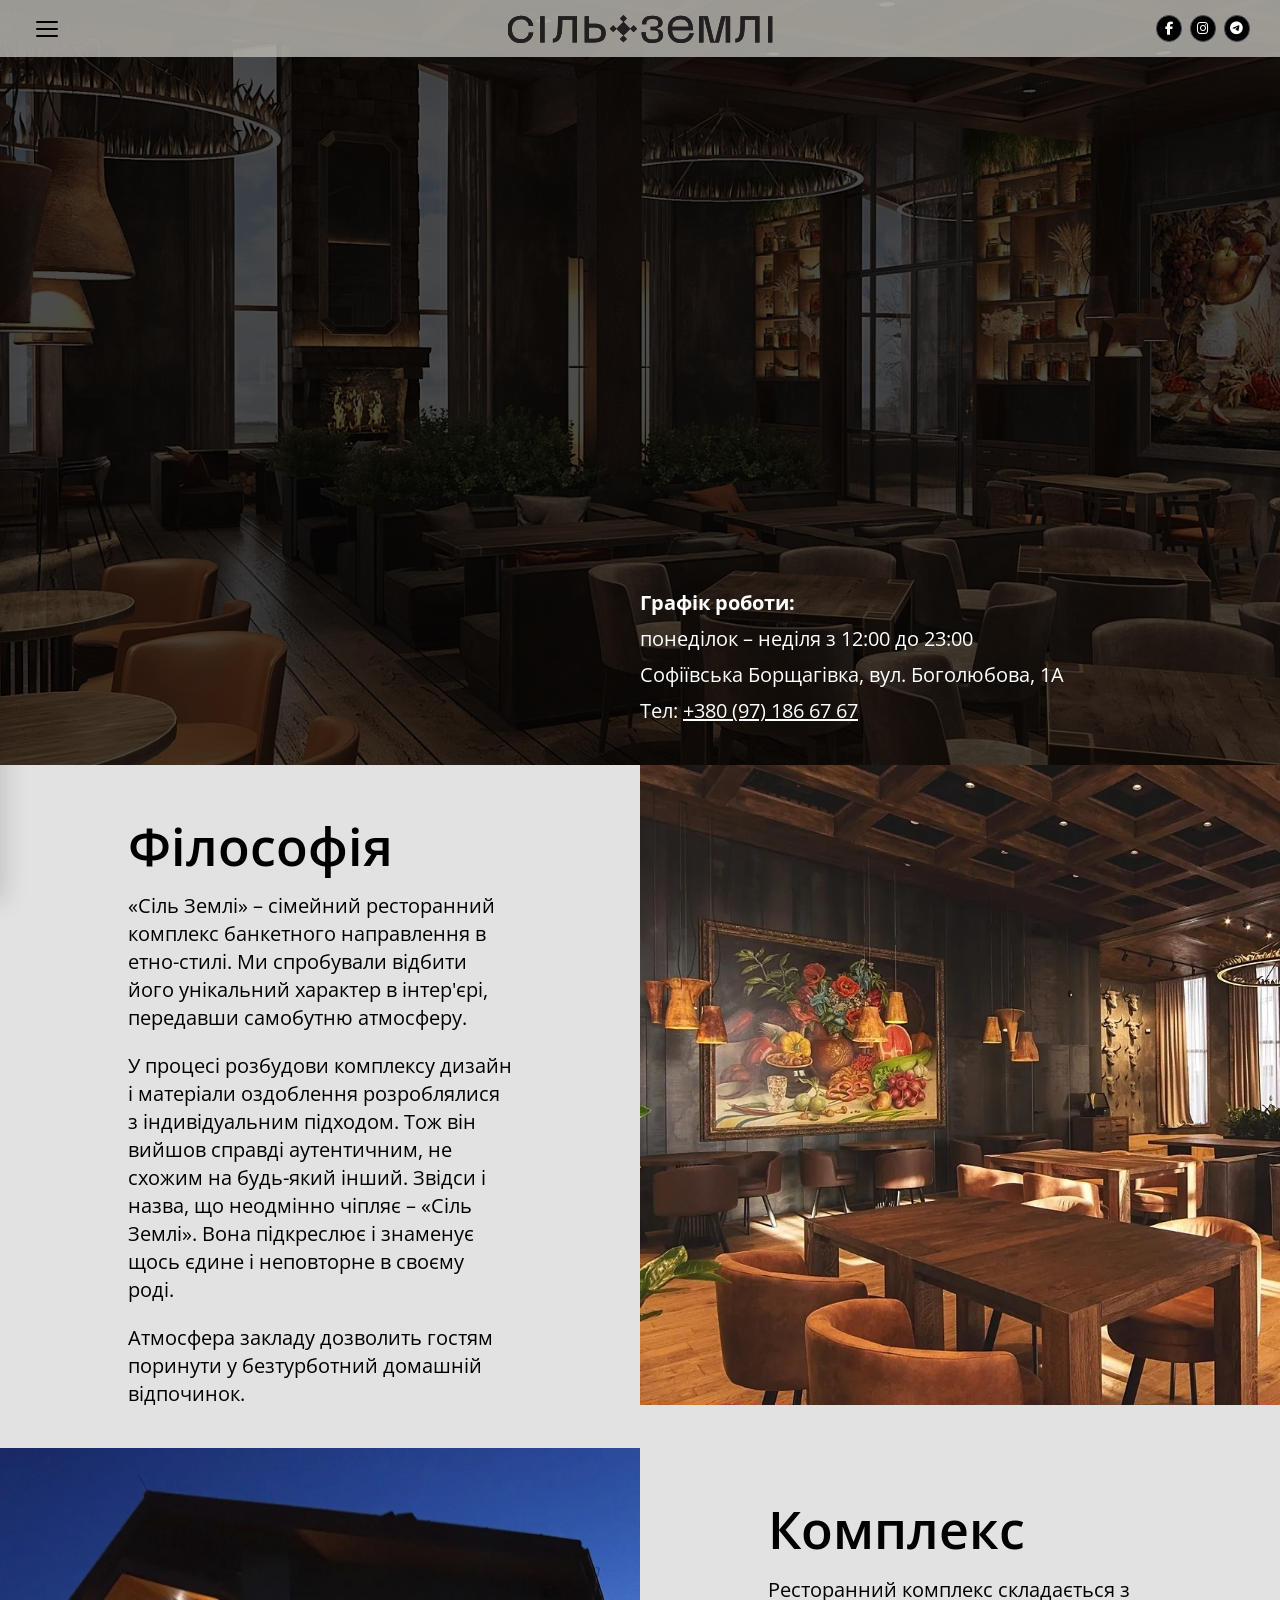
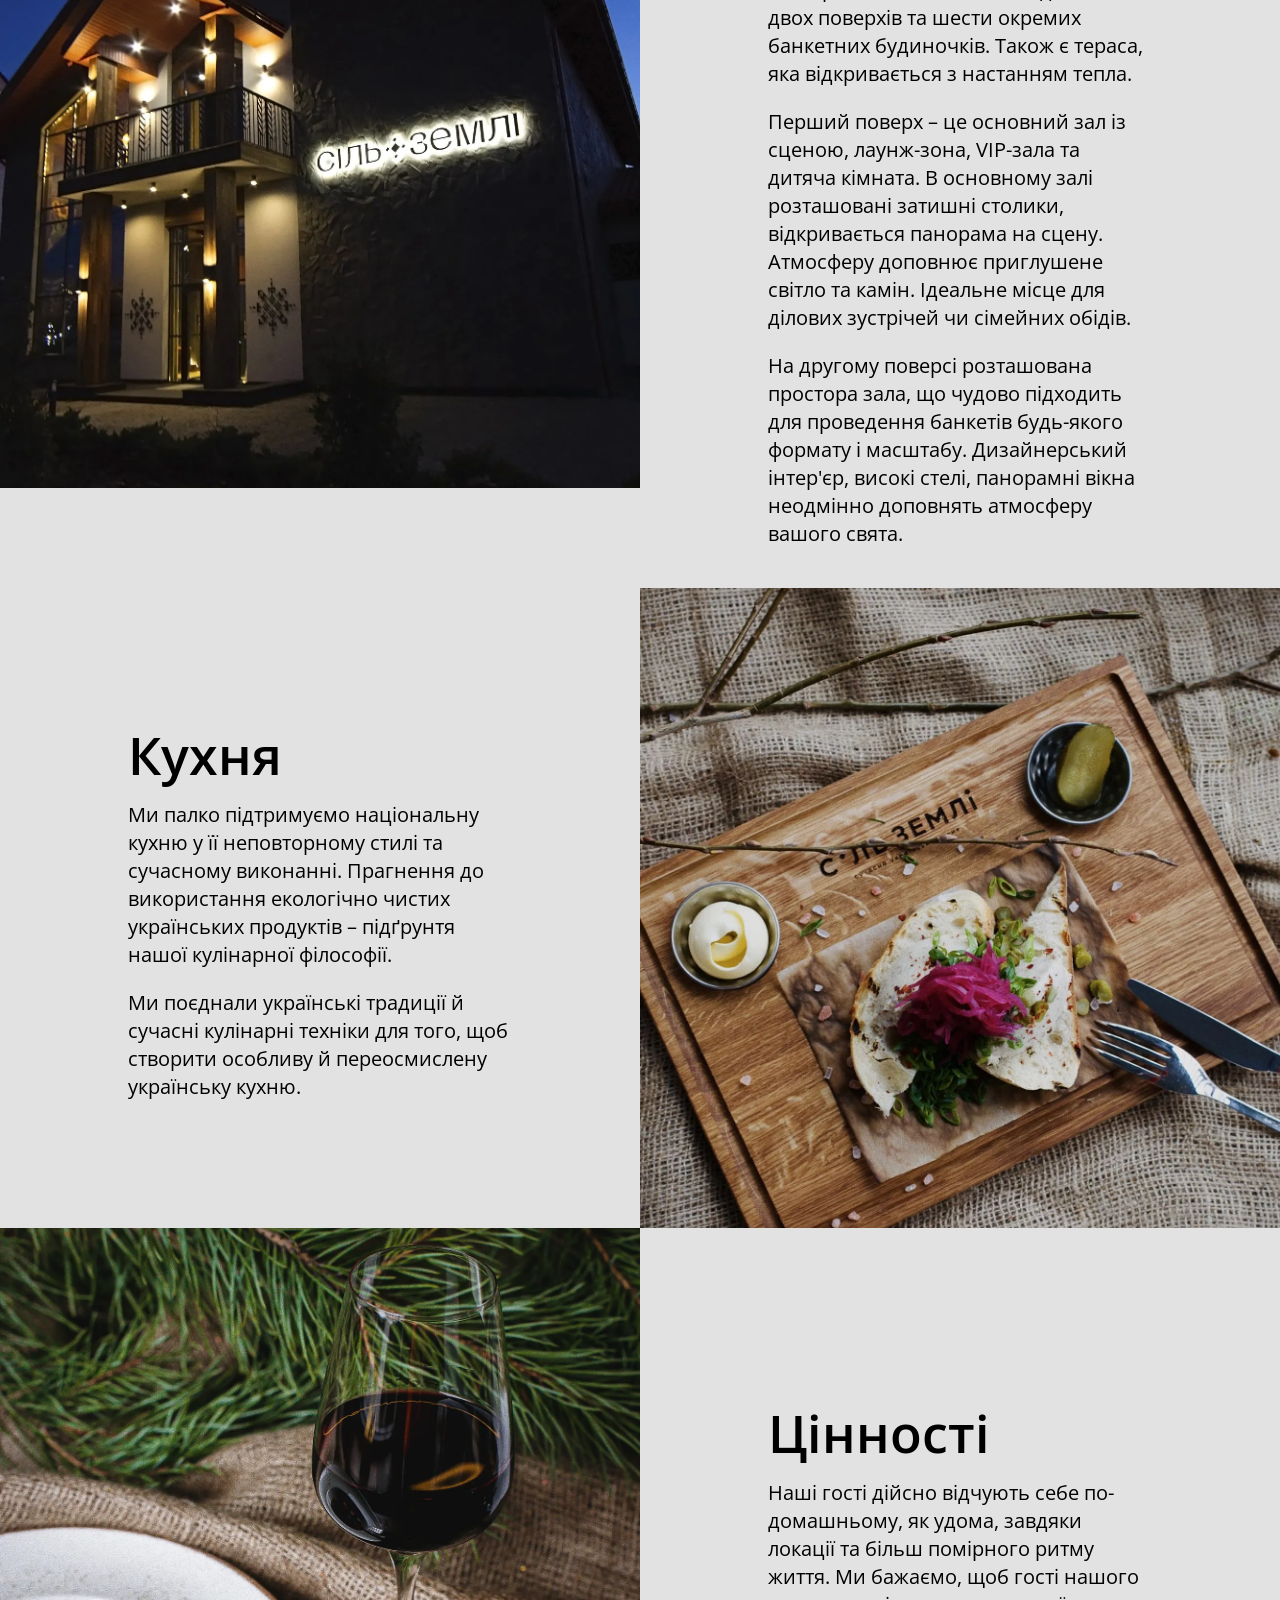
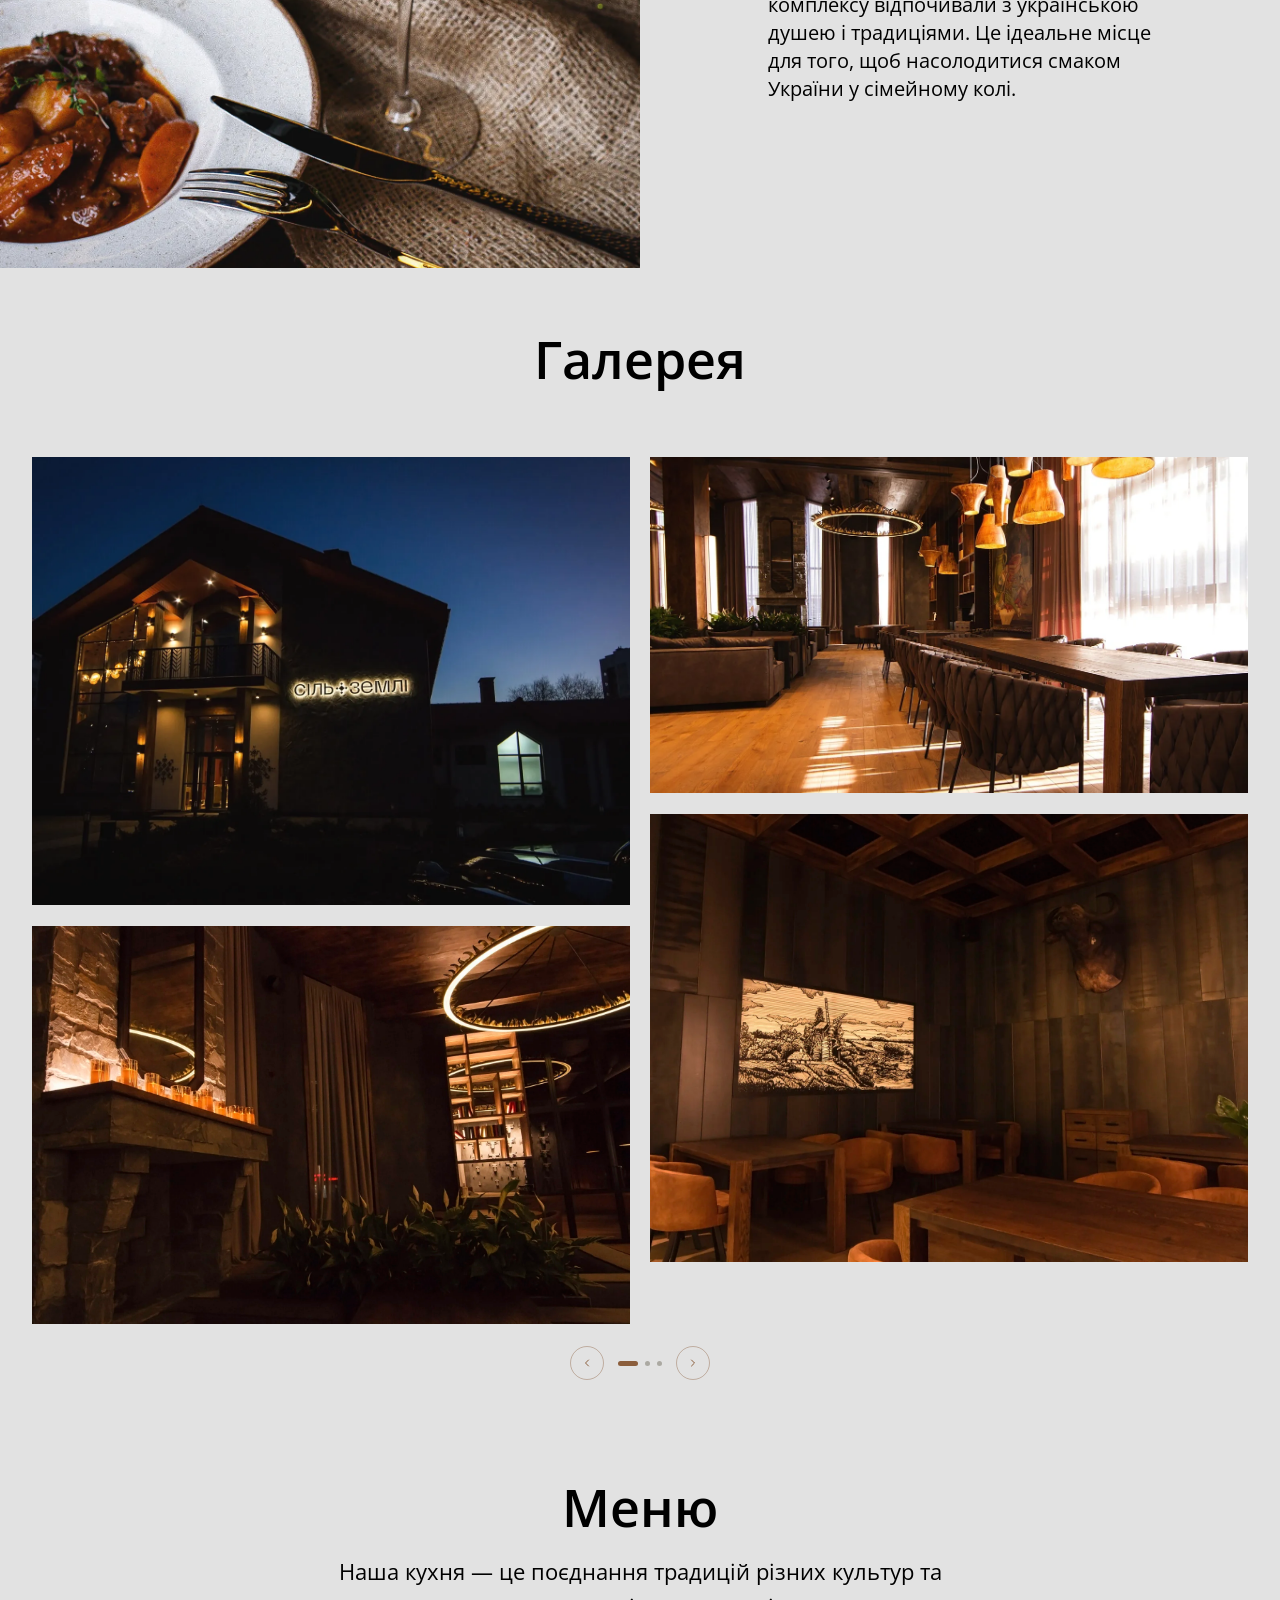
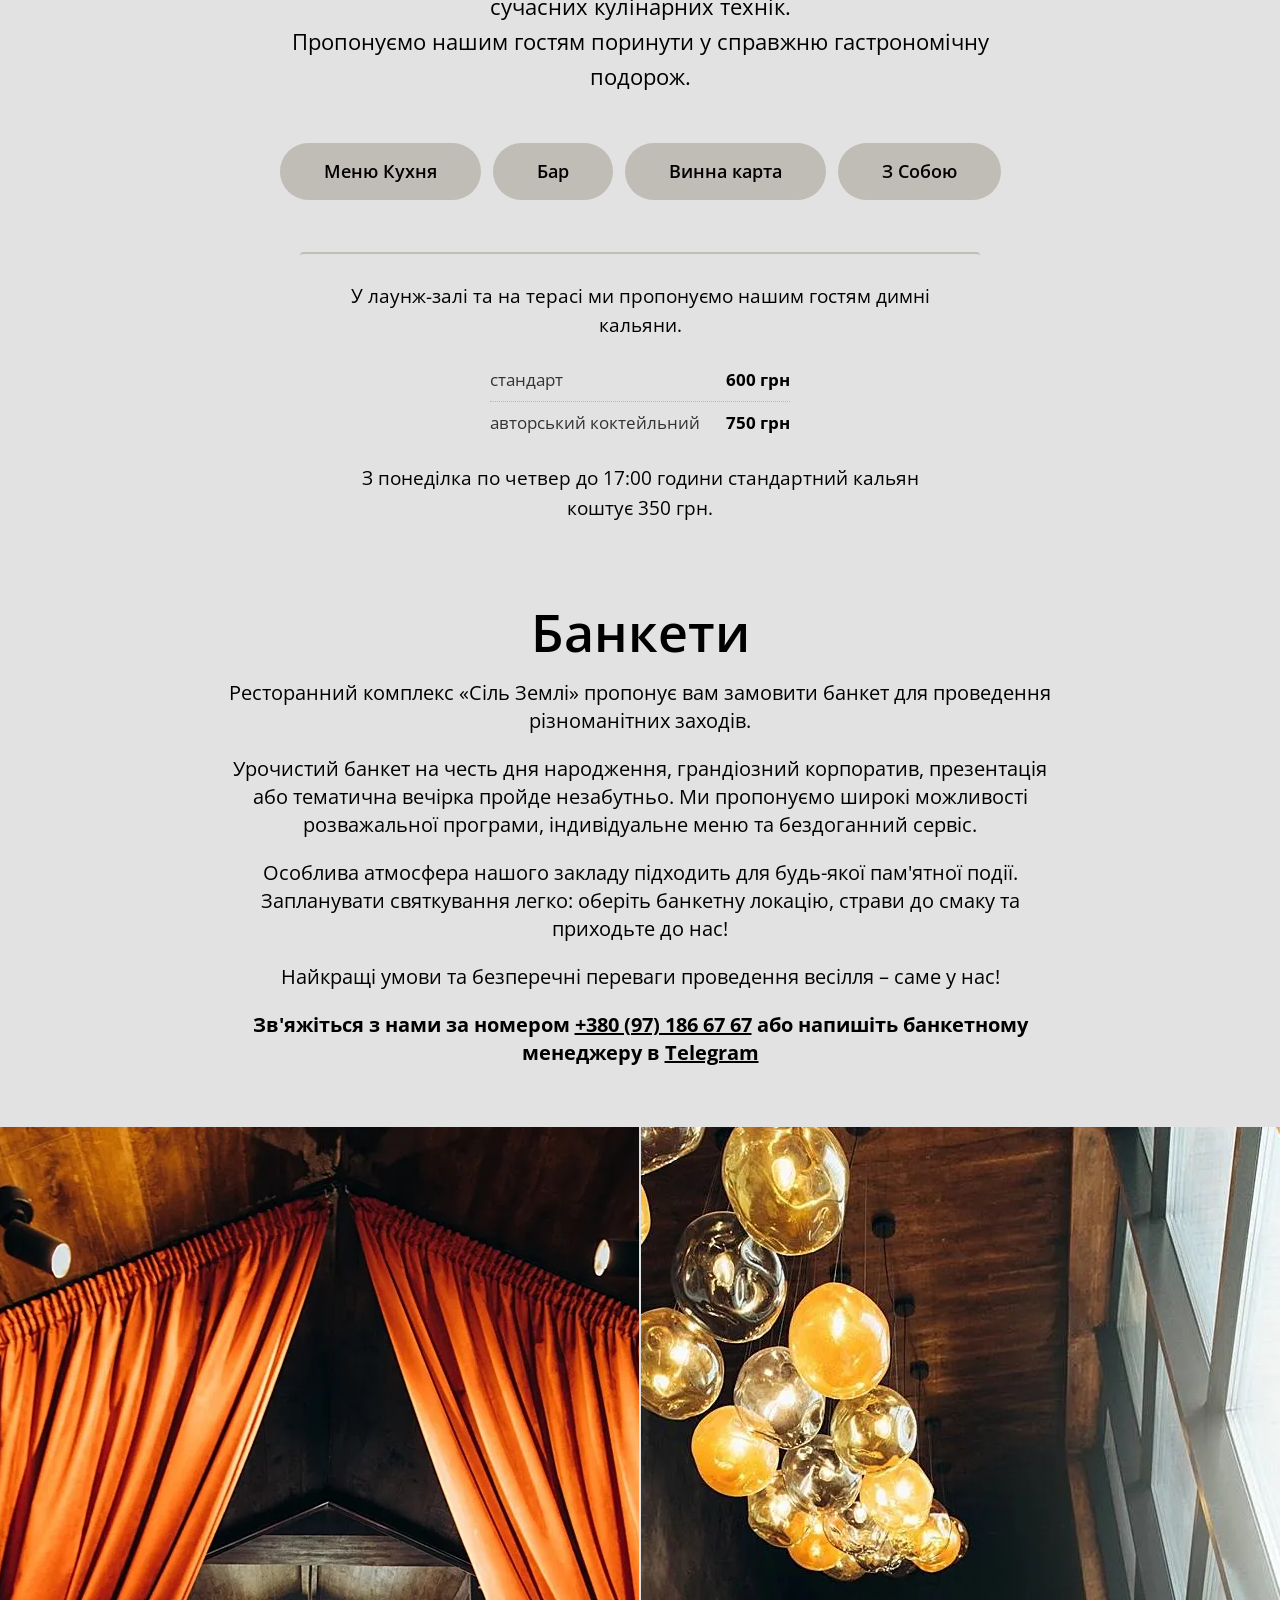
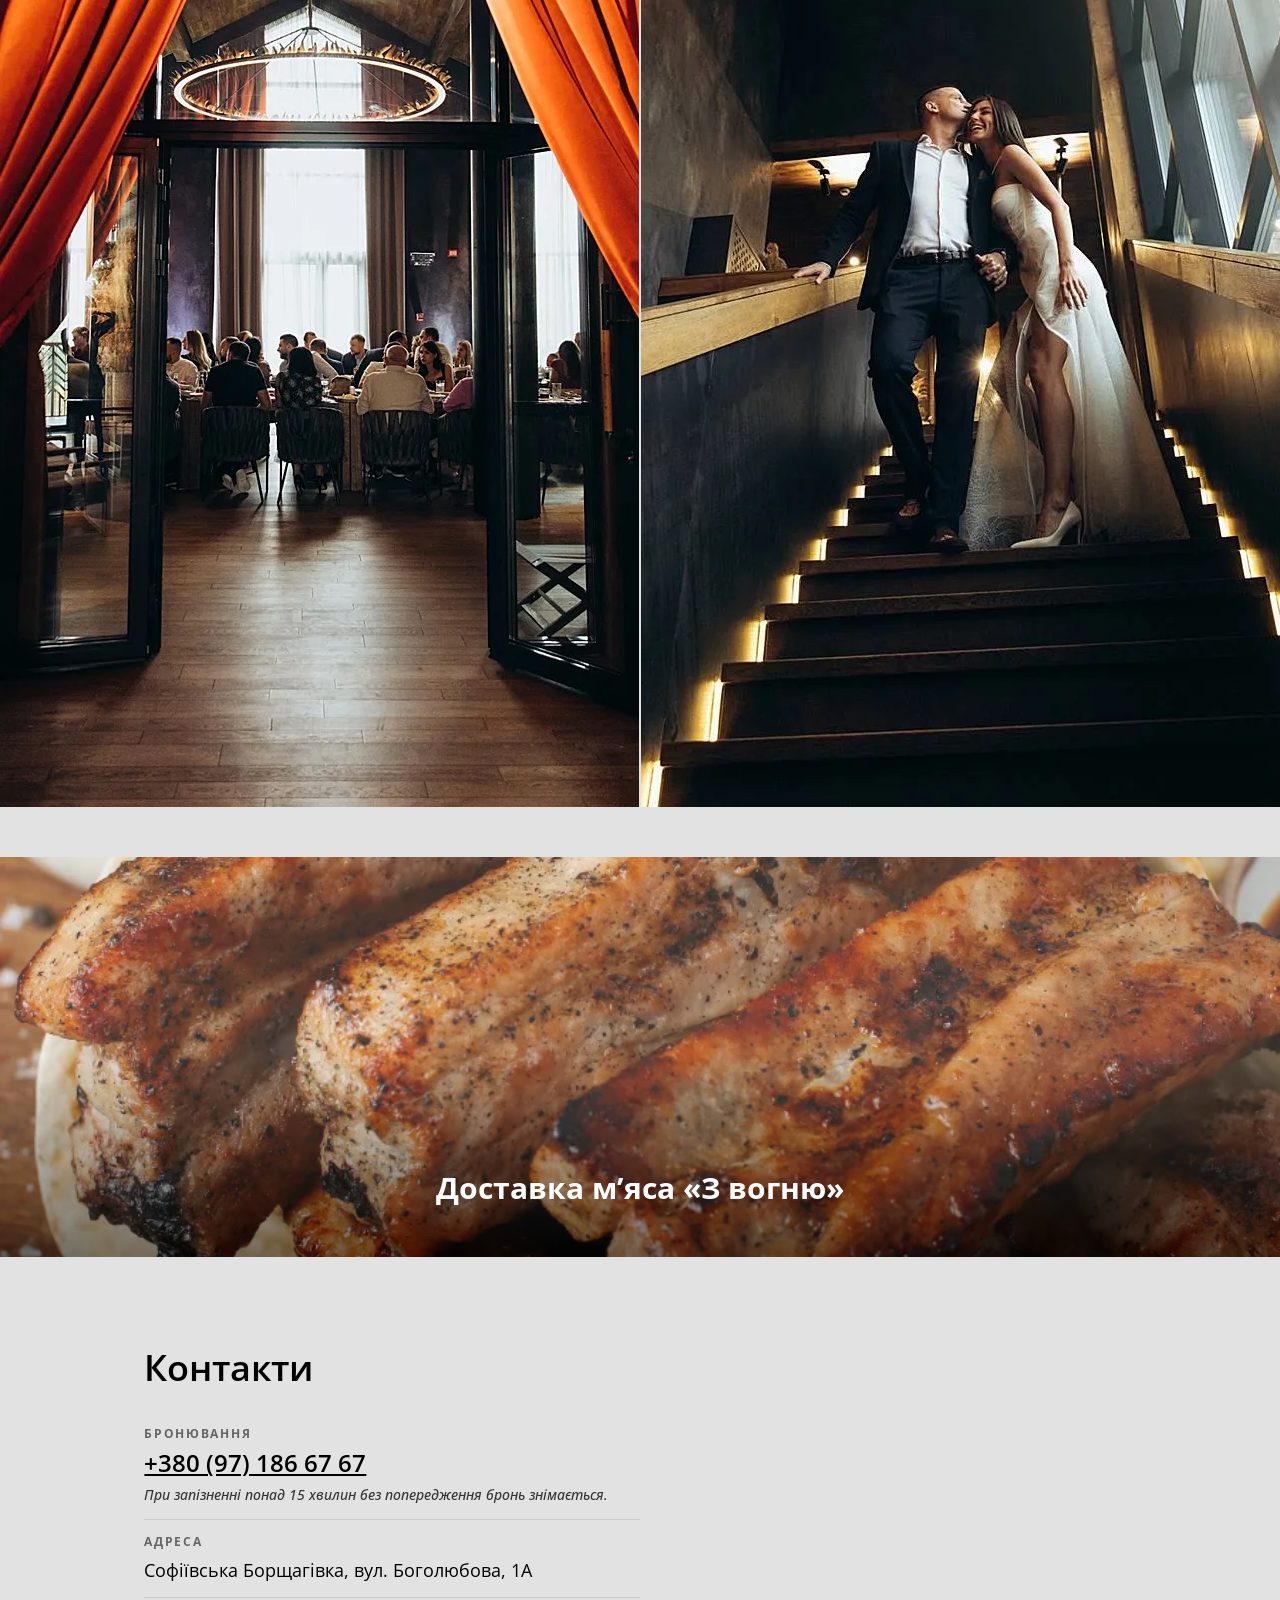
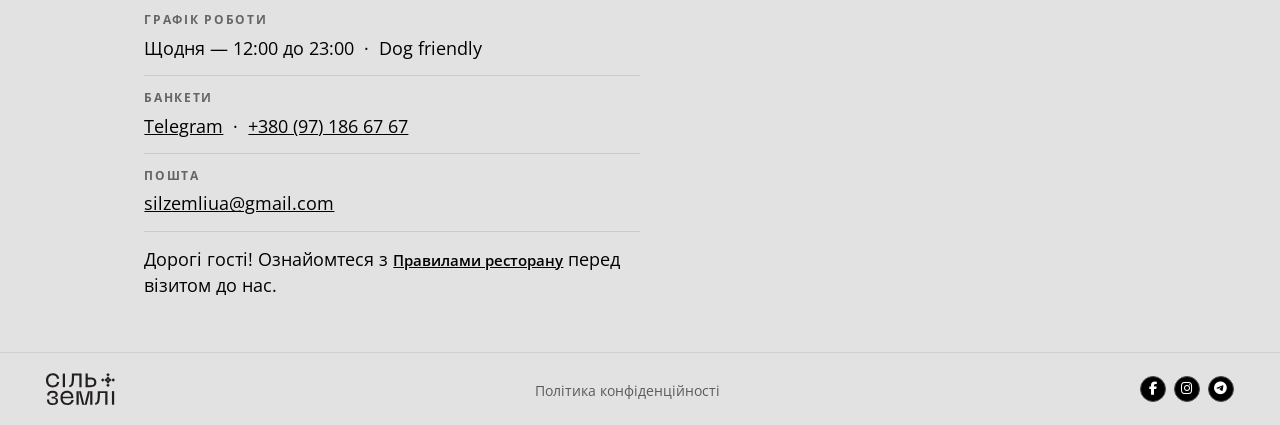
==== commit de045a14: "optimized images" ====
--- a/src/index.html
+++ b/src/index.html
@@ -8,7 +8,13 @@
   <link rel="canonical" href="https://silzemli.ua/" />
   <link rel="preconnect" href="https://fonts.googleapis.com" />
   <link rel="preconnect" href="https://fonts.gstatic.com" crossorigin />
-  <link href="https://fonts.googleapis.com/css2?family=Open+Sans:wght@300;400;600;700&display=swap" rel="stylesheet" />
+  <link rel="stylesheet"
+        href="https://fonts.googleapis.com/css2?family=Open+Sans:wght@300;400;600;700&display=swap"
+        media="print" onload="this.media='all'" />
+  <noscript>
+    <link href="https://fonts.googleapis.com/css2?family=Open+Sans:wght@300;400;600;700&display=swap" rel="stylesheet" />
+  </noscript>
+  <link rel="preload" as="image" href="assets/bg.webp" type="image/webp" fetchpriority="high" />
   <link rel="stylesheet" href="https://cdnjs.cloudflare.com/ajax/libs/font-awesome/6.5.1/css/all.min.css" />
   <link rel="icon" type="image/x-icon" href="assets/favicon.ico" />
   <link rel="stylesheet" href="styles.css" />
@@ -30,7 +36,8 @@
       </a>
 
       <a href="/" class="site-logo" aria-label="Сіль Землі — головна">
-        <img src="assets/sz-logo.svg" alt="Сіль Землі" class="logo-img" fetchpriority="high" />
+        <img src="assets/sz-logo.svg" alt="Сіль Землі" class="logo-img"
+             width="265" height="28" fetchpriority="high" decoding="sync" />
       </a>
 
       <div class="social-links">
@@ -64,7 +71,11 @@
          HERO
          =========================== -->
     <section class="hero" aria-label="Головний банер">
-      <img src="assets/bg.jpg" alt="Ресторан Сіль Землі — інтер'єр" class="hero-bg" fetchpriority="high" />
+      <picture>
+        <source srcset="assets/bg.webp" type="image/webp" />
+        <img src="assets/bg.jpg" alt="Ресторан Сіль Землі — інтер'єр" class="hero-bg"
+             width="1680" height="900" fetchpriority="high" decoding="sync" />
+      </picture>
 
       <div class="hero-row">
         <div class="hero-left"></div>
@@ -92,14 +103,22 @@
           <p>Атмосфера закладу дозволить гостям поринути у безтурботний домашній відпочинок.</p>
         </div>
         <div class="about-image">
-          <img src="assets/1.jpg" alt="Інтер'єр ресторану Сіль Землі" loading="lazy" />
+          <picture>
+            <source srcset="assets/1.webp" type="image/webp" />
+            <img src="assets/1.jpg" alt="Інтер'єр ресторану Сіль Землі"
+                 width="853" height="853" loading="lazy" decoding="async" />
+          </picture>
         </div>
       </div>
 
       <!-- Комплекс: image left / text right -->
       <div class="about-block">
         <div class="about-image">
-          <img src="assets/2.jpg" alt="Зовнішній вигляд комплексу Сіль Землі" loading="lazy" />
+          <picture>
+            <source srcset="assets/2.webp" type="image/webp" />
+            <img src="assets/2.jpg" alt="Зовнішній вигляд комплексу Сіль Землі"
+                 width="1309" height="1309" loading="lazy" decoding="async" />
+          </picture>
         </div>
         <div class="about-text">
           <h2 class="about-title">Комплекс</h2>
@@ -117,14 +136,22 @@
           <p>Ми поєднали українські традиції й сучасні кулінарні техніки для того, щоб створити особливу й переосмислену українську кухню.</p>
         </div>
         <div class="about-image">
-          <img src="assets/IMG_6734.jpg" alt="Страви кухні ресторану Сіль Землі" loading="lazy" />
+          <picture>
+            <source srcset="assets/IMG_6734.webp" type="image/webp" />
+            <img src="assets/IMG_6734.jpg" alt="Страви кухні ресторану Сіль Землі"
+                 width="1333" height="2000" loading="lazy" decoding="async" />
+          </picture>
         </div>
       </div>
 
       <!-- Цінності: image left / text right -->
       <div class="about-block">
         <div class="about-image">
-          <img src="assets/IMG_6281.jpg" alt="Атмосфера та традиції ресторану Сіль Землі" loading="lazy" />
+          <picture>
+            <source srcset="assets/IMG_6281.webp" type="image/webp" />
+            <img src="assets/IMG_6281.jpg" alt="Атмосфера та традиції ресторану Сіль Землі"
+                 width="1361" height="1941" loading="lazy" decoding="async" />
+          </picture>
         </div>
         <div class="about-text">
           <h2 class="about-title">Цінності</h2>
@@ -150,22 +177,26 @@
           <div class="masonry">
             <div class="masonry-item">
               <div class="img-wrap">
-                <img src="assets/g01.jpg" alt="Святкування у Сіль Землі" loading="lazy" />
-              </div>
-            </div>
-            <div class="masonry-item">
-              <div class="img-wrap">
-                <img src="assets/g004.webp" alt="Святкування у ресторані" loading="lazy" />
-              </div>
-            </div>
-            <div class="masonry-item">
-              <div class="img-wrap">
-                <img src="assets/g006.webp" alt="Зала ресторану" loading="lazy" />
-              </div>
-            </div>
-            <div class="masonry-item">
-              <div class="img-wrap">
-                <img src="assets/g005.webp" alt="Кухня ресторану" loading="lazy" />
+                <picture>
+                  <source srcset="assets/g01.webp" type="image/webp" />
+                  <img src="assets/g01.jpg" alt="Святкування у Сіль Землі"
+                       width="1680" height="1120" loading="lazy" decoding="async" />
+                </picture>
+              </div>
+            </div>
+            <div class="masonry-item">
+              <div class="img-wrap">
+                <img src="assets/g004.webp" alt="Святкування у ресторані" loading="lazy" decoding="async" />
+              </div>
+            </div>
+            <div class="masonry-item">
+              <div class="img-wrap">
+                <img src="assets/g006.webp" alt="Зала ресторану" loading="lazy" decoding="async" />
+              </div>
+            </div>
+            <div class="masonry-item">
+              <div class="img-wrap">
+                <img src="assets/g005.webp" alt="Кухня ресторану" loading="lazy" decoding="async" />
               </div>
             </div>
           </div>
@@ -176,22 +207,26 @@
           <div class="masonry">
             <div class="masonry-item">
               <div class="img-wrap">
-                <img src="assets/g007.jpg" alt="Подія у ресторані Сіль Землі" loading="lazy" />
-              </div>
-            </div>
-            <div class="masonry-item">
-              <div class="img-wrap">
-                <img src="assets/g001.webp" alt="Страви ресторану Сіль Землі" loading="lazy" />
-              </div>
-            </div>
-            <div class="masonry-item">
-              <div class="img-wrap">
-                <img src="assets/g009.webp" alt="Фотографія ресторану" loading="lazy" />
-              </div>
-            </div>
-            <div class="masonry-item">
-              <div class="img-wrap">
-                <img src="assets/g003.webp" alt="Атмосфера закладу" loading="lazy" />
+                <picture>
+                  <source srcset="assets/g007.webp" type="image/webp" />
+                  <img src="assets/g007.jpg" alt="Подія у ресторані Сіль Землі"
+                       width="1280" height="853" loading="lazy" decoding="async" />
+                </picture>
+              </div>
+            </div>
+            <div class="masonry-item">
+              <div class="img-wrap">
+                <img src="assets/g001.webp" alt="Страви ресторану Сіль Землі" loading="lazy" decoding="async" />
+              </div>
+            </div>
+            <div class="masonry-item">
+              <div class="img-wrap">
+                <img src="assets/g009.webp" alt="Фотографія ресторану" loading="lazy" decoding="async" />
+              </div>
+            </div>
+            <div class="masonry-item">
+              <div class="img-wrap">
+                <img src="assets/g003.webp" alt="Атмосфера закладу" loading="lazy" decoding="async" />
               </div>
             </div>
           </div>
@@ -202,17 +237,21 @@
           <div class="masonry">
             <div class="masonry-item">
               <div class="img-wrap">
-                <img src="assets/g008.jpg" alt="Деталі страв ресторану" loading="lazy" />
+                <picture>
+                  <source srcset="assets/g008.webp" type="image/webp" />
+                  <img src="assets/g008.jpg" alt="Деталі страв ресторану"
+                       width="1280" height="853" loading="lazy" decoding="async" />
+                </picture>
               </div>
             </div>
              <div class="masonry-item">
               <div class="img-wrap">
-                <img src="assets/g010.webp" alt="Інтер'єр ресторану Сіль Землі" loading="lazy" />
-              </div>
-            </div>
-            <div class="masonry-item">
-              <div class="img-wrap">
-                <img src="assets/g002.webp" alt="Банкетна зала Сіль Землі" loading="lazy" />
+                <img src="assets/g010.webp" alt="Інтер'єр ресторану Сіль Землі" loading="lazy" decoding="async" />
+              </div>
+            </div>
+            <div class="masonry-item">
+              <div class="img-wrap">
+                <img src="assets/g002.webp" alt="Банкетна зала Сіль Землі" loading="lazy" decoding="async" />
               </div>
             </div>
           </div>
@@ -293,10 +332,18 @@
 
       <div class="banquet-images">
         <div class="banquet-image">
-          <img src="assets/IMG_0134-0.jpg" alt="Банкетна зала Сіль Землі" loading="lazy" />
+          <picture>
+            <source srcset="assets/IMG_0134-0.webp" type="image/webp" />
+            <img src="assets/IMG_0134-0.jpg" alt="Банкетна зала Сіль Землі"
+                 width="853" height="1280" loading="lazy" decoding="async" />
+          </picture>
         </div>
         <div class="banquet-image">
-          <img src="assets/IMG_01.jpg" alt="Весільний захід у Сіль Землі" loading="lazy" />
+          <picture>
+            <source srcset="assets/IMG_01.webp" type="image/webp" />
+            <img src="assets/IMG_01.jpg" alt="Весільний захід у Сіль Землі"
+                 width="853" height="1280" loading="lazy" decoding="async" />
+          </picture>
         </div>
       </div>
     </section>
@@ -306,7 +353,11 @@
          =========================== -->
     <section class="delivery-section" aria-label="Доставка мʼяса">
       <a href="https://svognu.choiceqr.com/" target="_blank" rel="noopener noreferrer" class="delivery-link">
-        <img src="assets/IMG_0103.png" alt="Доставка мʼяса «З вогню»" class="delivery-bg" loading="lazy" />
+        <picture>
+          <source srcset="assets/IMG_0103.webp" type="image/webp" />
+          <img src="assets/IMG_0103.png" alt="Доставка мʼяса «З вогню»" class="delivery-bg"
+               width="900" height="900" loading="lazy" decoding="async" />
+        </picture>
         <div class="delivery-content">
           <p><strong>Доставка мʼяса «З вогню»</strong></p>
         </div>
@@ -412,7 +463,8 @@
 
         <div class="footer-logo">
           <a href="/" aria-label="Сіль Землі — до початку">
-            <img src="assets/logo-footer.svg" alt="Сіль Землі" class="logo-img" loading="lazy" />
+            <img src="assets/logo-footer.svg" alt="Сіль Землі" class="logo-img"
+                 width="69" height="32" loading="lazy" decoding="async" />
           </a>
         </div>
 
--- a/src/styles.css
+++ b/src/styles.css
@@ -870,18 +870,23 @@
 
 .hookah-prices {
   display: flex;
-  justify-content: center;
-  gap: 12px;
-  margin-bottom: 16px;
+  flex-direction: column;
+  margin: 18px auto 20px;
+  max-width: 300px;
+  width: 100%;
 }
 
 .hookah-price-item {
   display: flex;
-  align-items: center;
-  gap: 10px;
-  padding: 10px 20px;
-  border: 1px solid var(--warm-gray);
-  border-radius: 4px;
+  align-items: baseline;
+  justify-content: space-between;
+  gap: 8px;
+  padding: 8px 0;
+  border-bottom: 1px dotted rgba(0, 0, 0, 0.18);
+}
+
+.hookah-price-item:last-child {
+  border-bottom: none;
 }
 
 .hookah-price-name {
@@ -894,6 +899,7 @@
   font-size: 17px;
   font-weight: 700;
   color: var(--black);
+  white-space: nowrap;
 }
 
 
@@ -1038,11 +1044,12 @@
 
 .contacts-label {
   display: block;
-  font-size: 11px;
-  font-weight: 600;
+  font-size: 12px;
+  font-weight: 700;
   letter-spacing: 0.14em;
   text-transform: uppercase;
-  color: var(--warm-gray-dk);
+  color: var(--black);
+  opacity: 0.55;
   margin-bottom: 6px;
 }
 
@@ -1340,18 +1347,6 @@
     border-radius: 50px;
   }
 
-  /* Hookah price cards — stack vertically on mobile */
-  .hookah-prices {
-    flex-direction: column;
-    align-items: center;
-  }
-
-  .hookah-price-item {
-    width: 100%;
-    max-width: 280px;
-    justify-content: space-between;
-  }
-
   .hookah-info {
     font-size: clamp(14px, 4vw, 19px);
   }
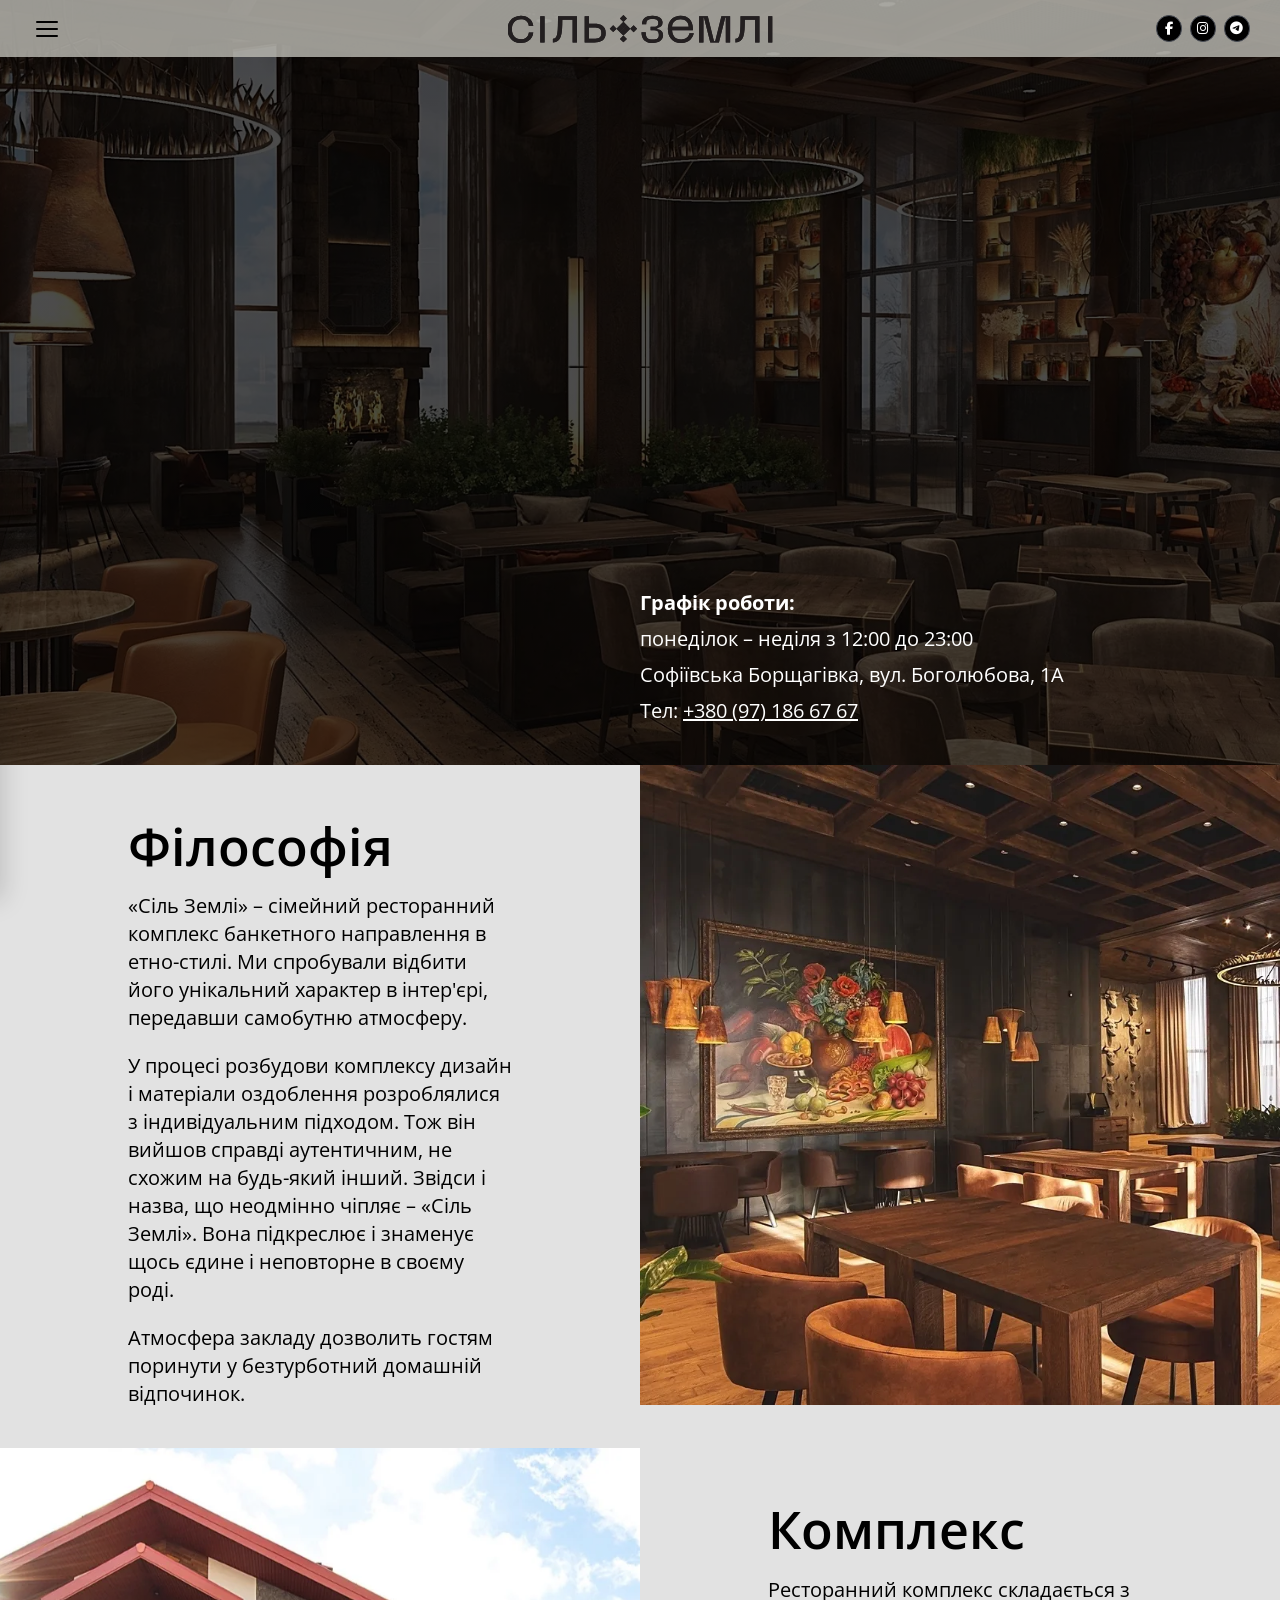
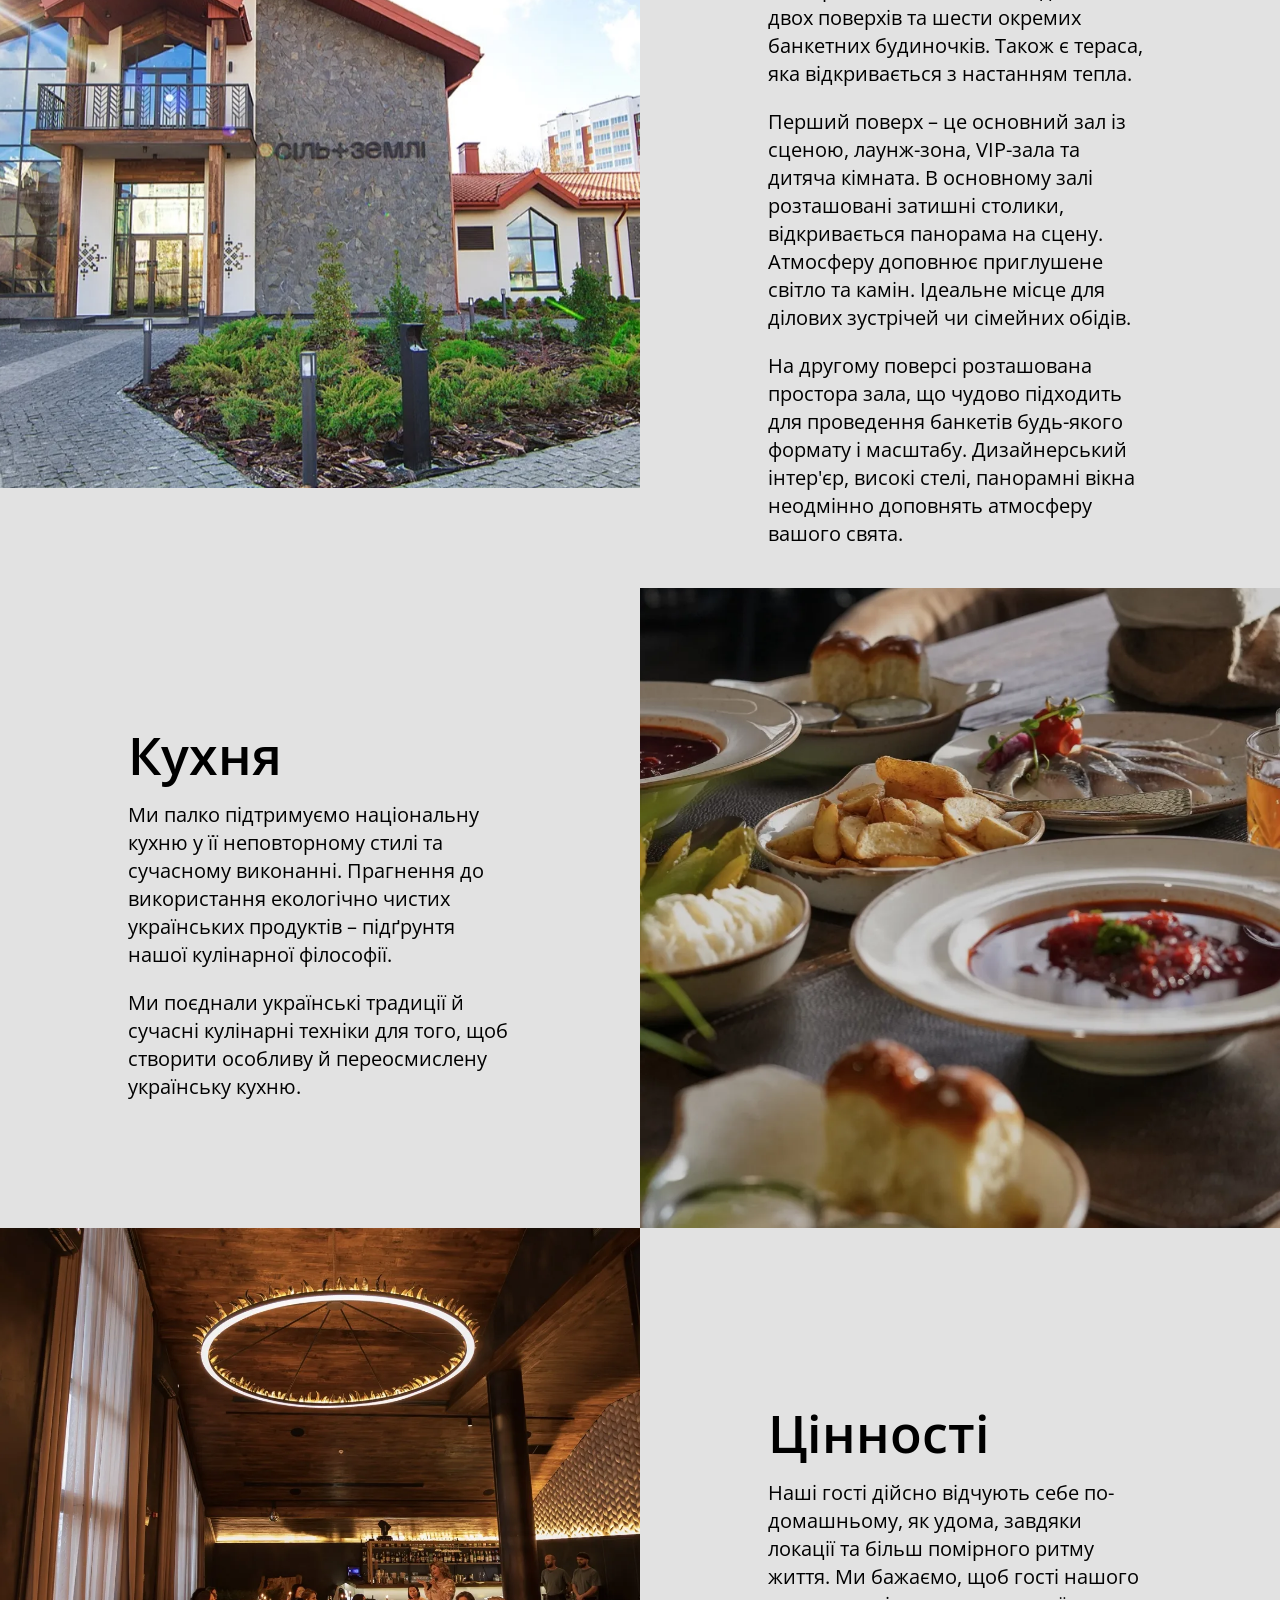
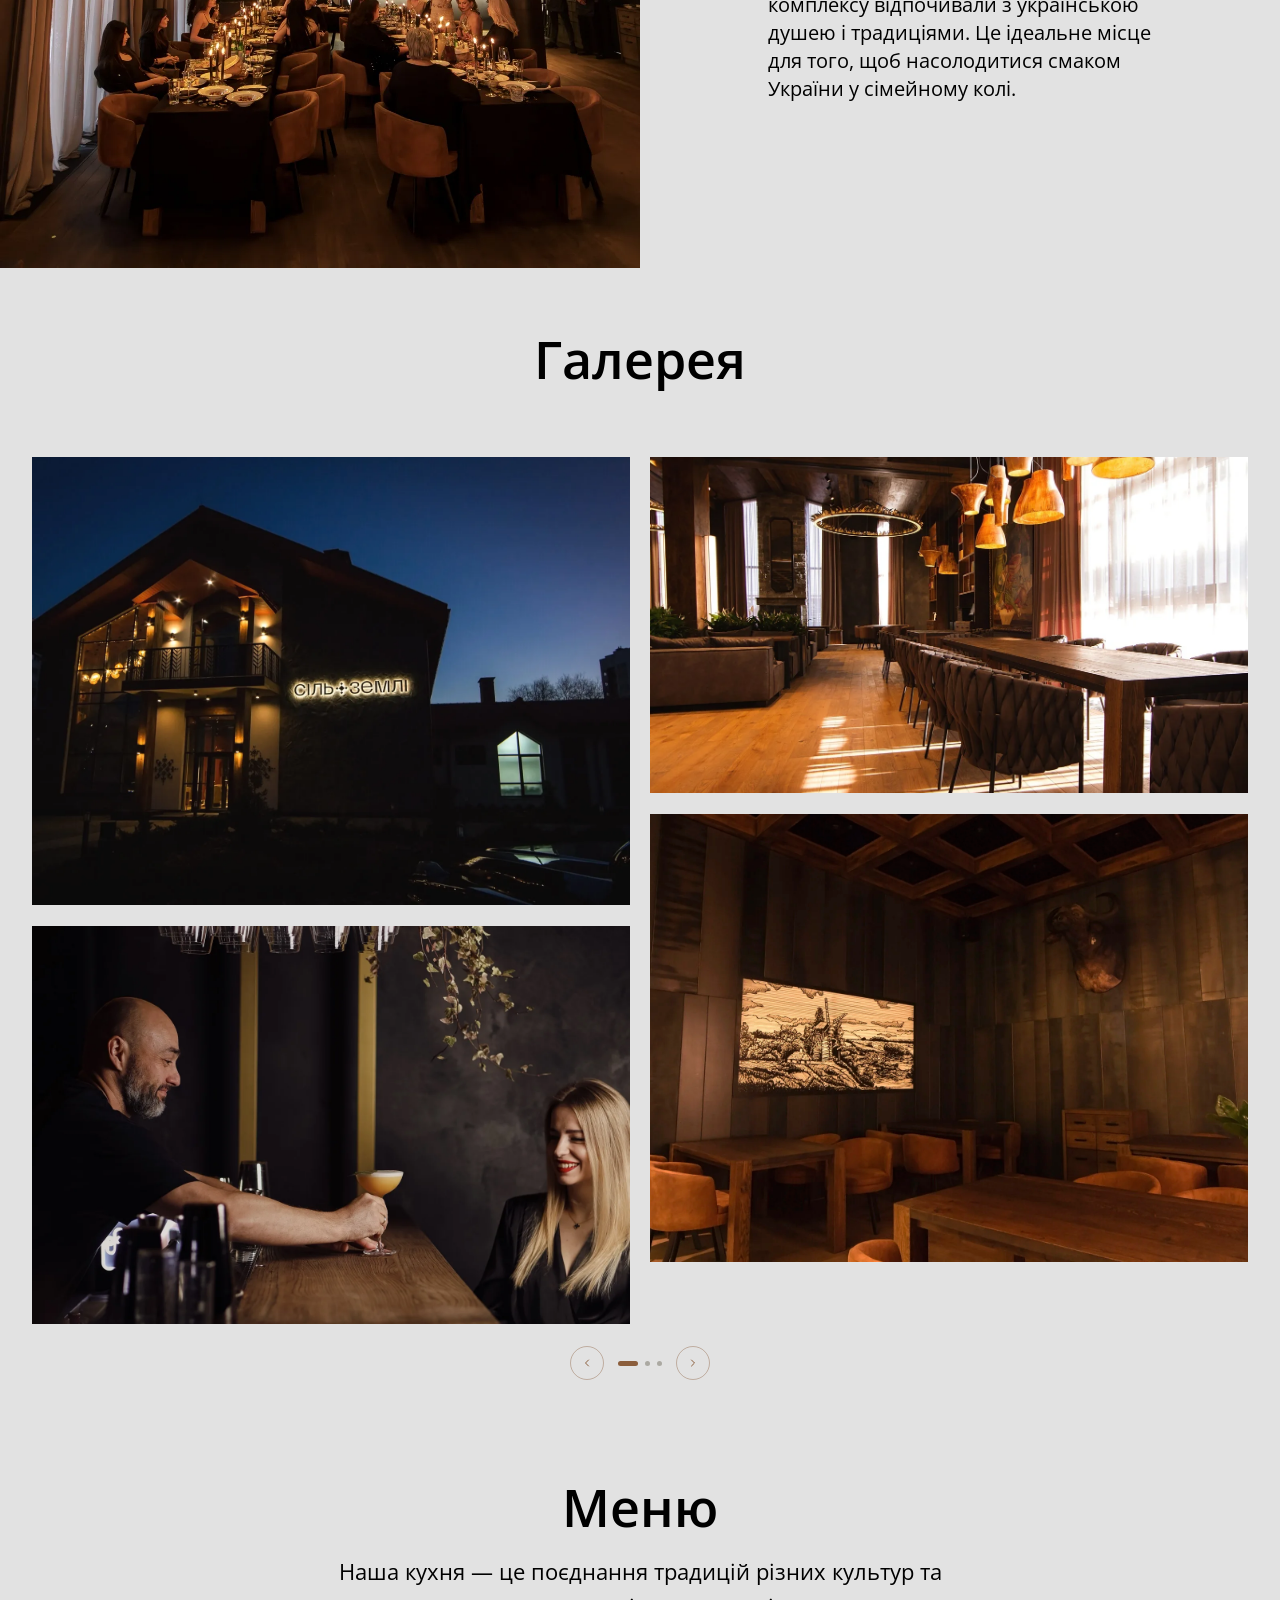
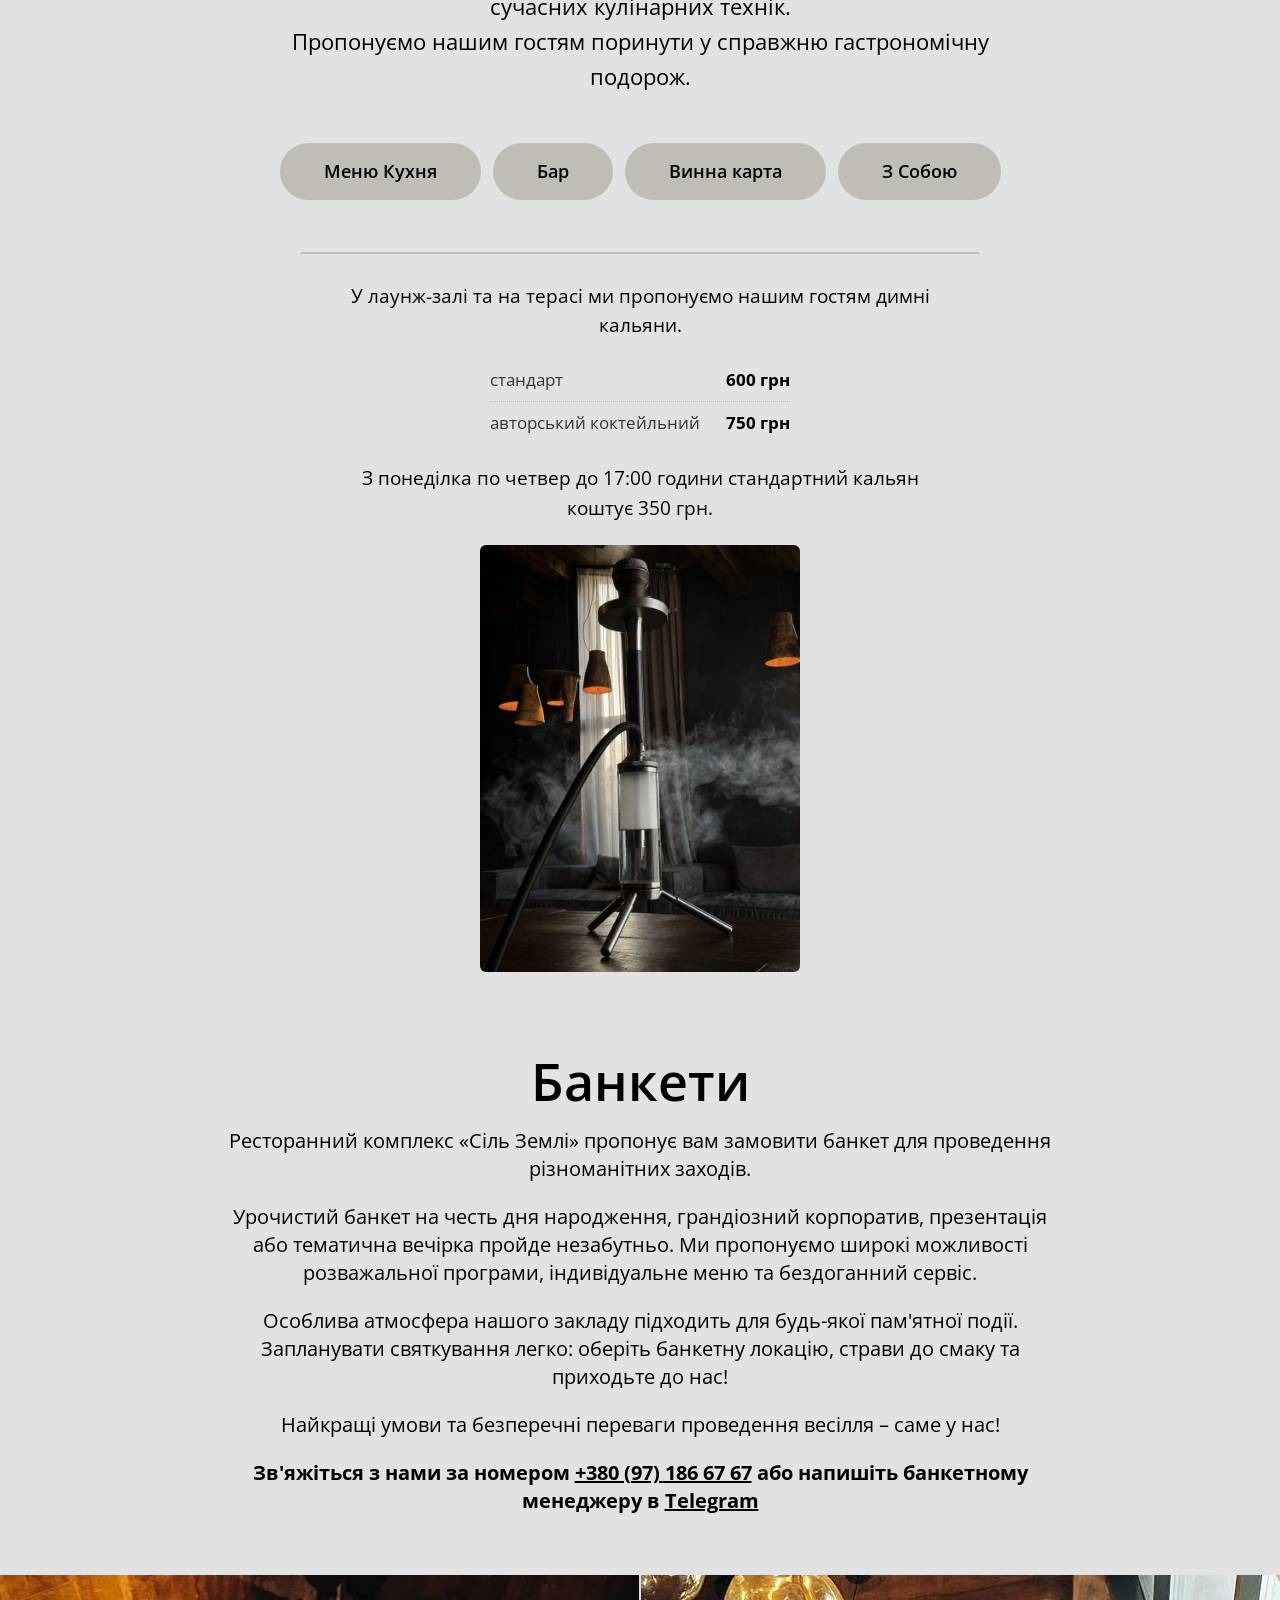
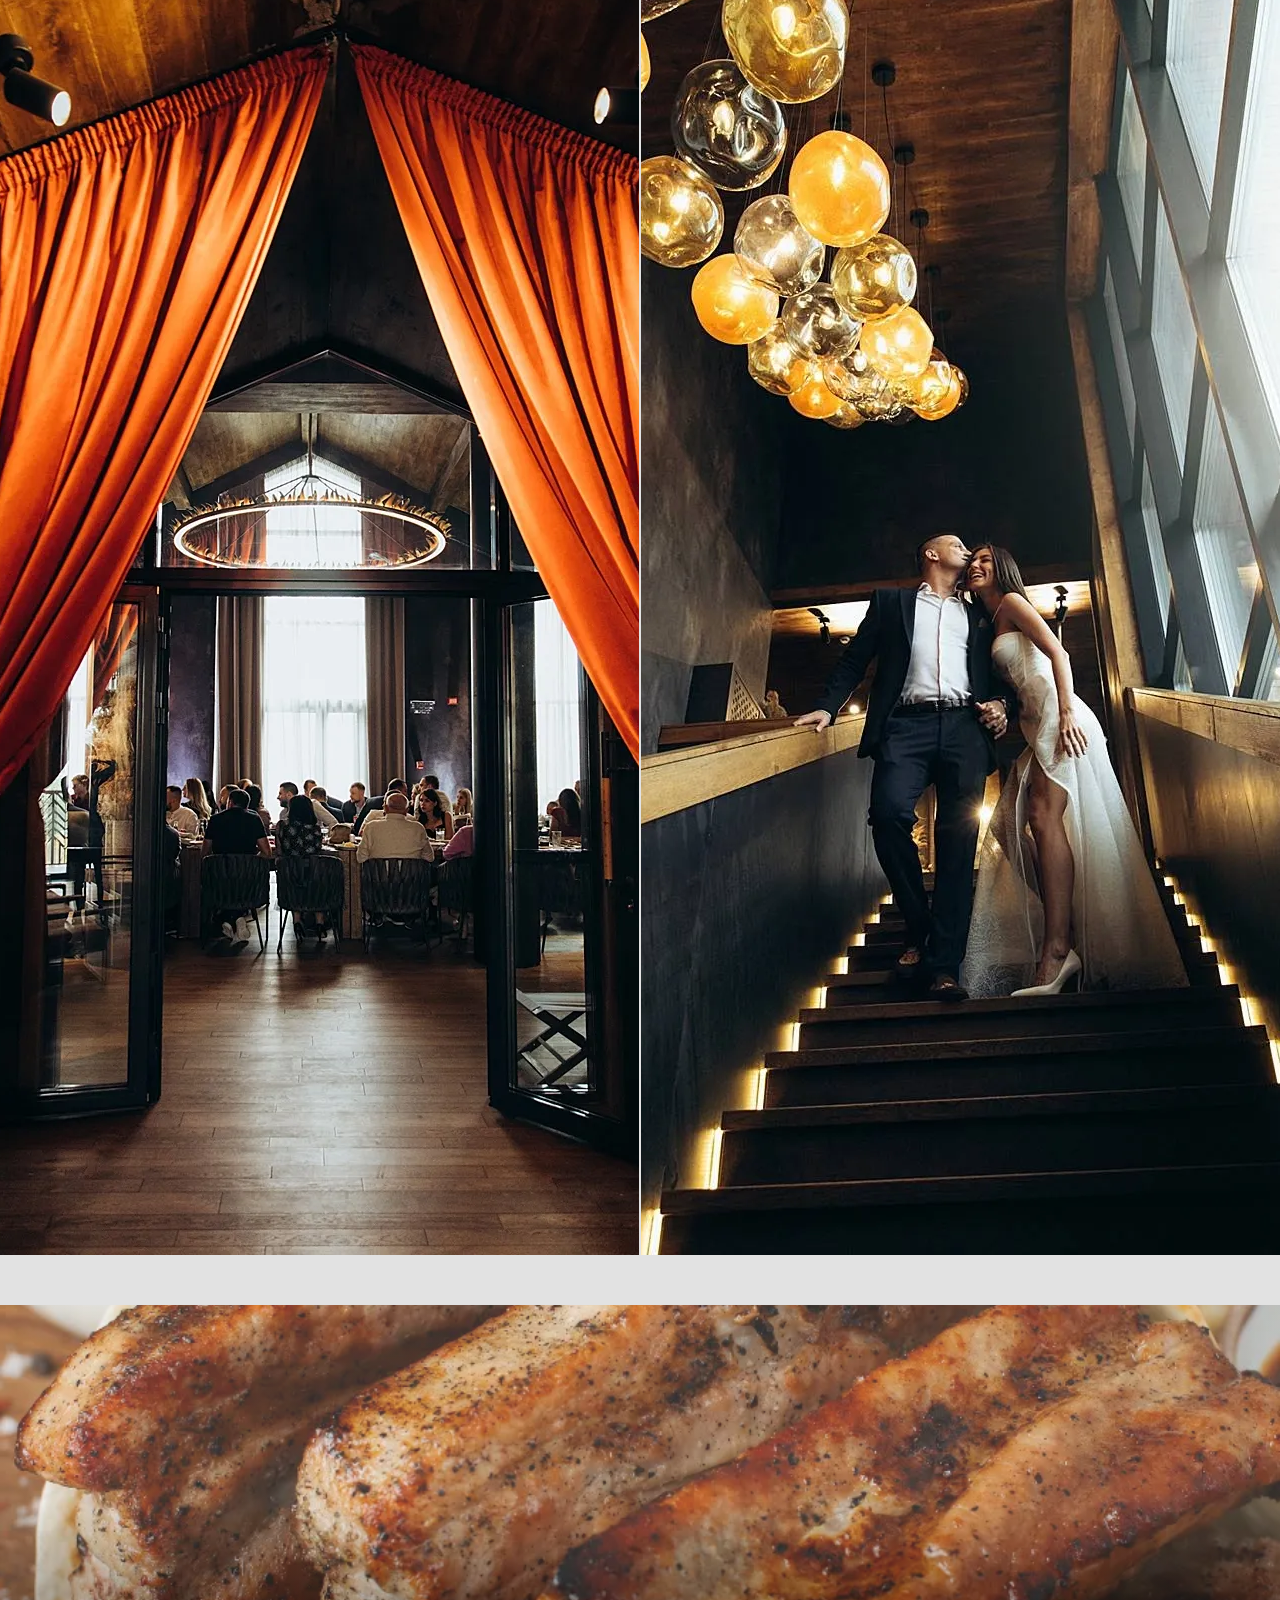
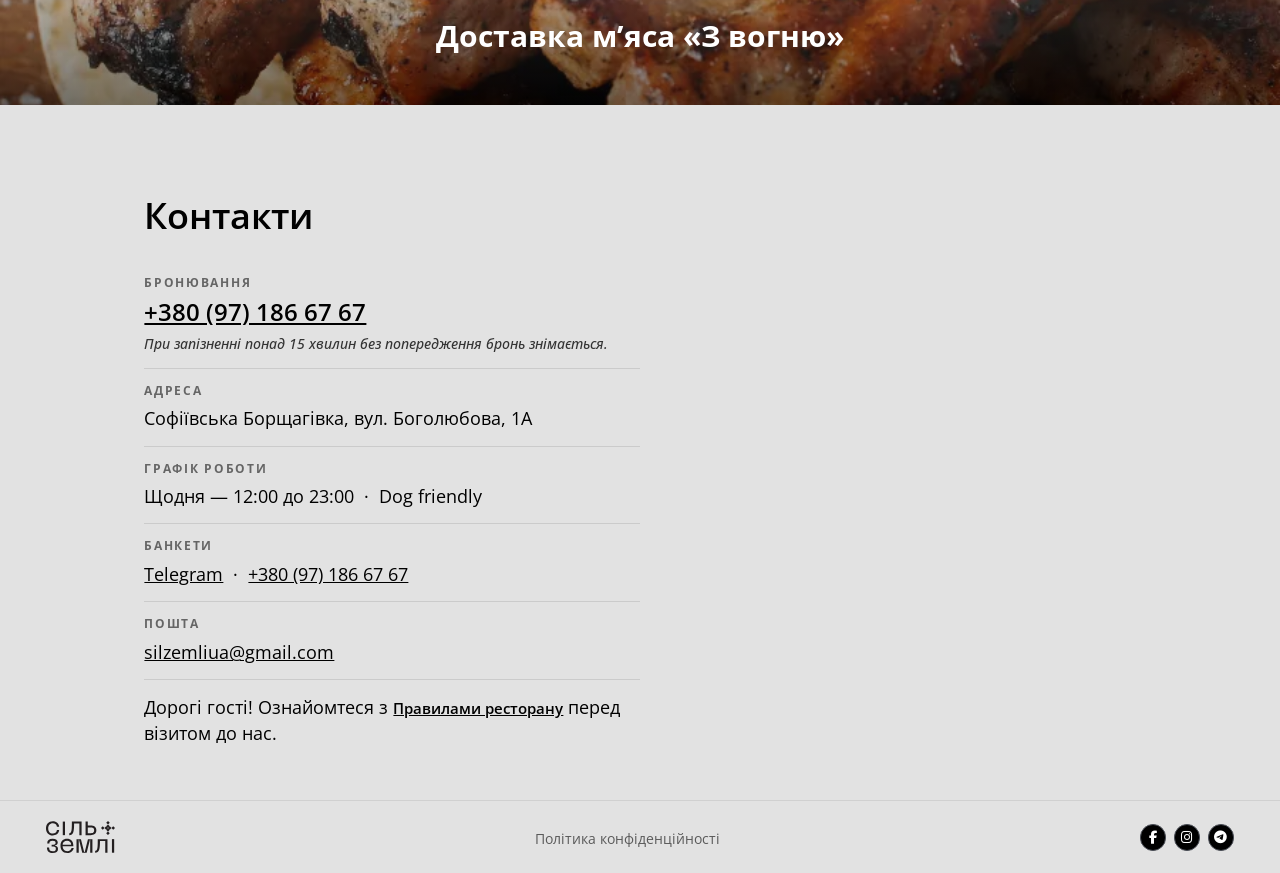
==== commit 1819cd2a: "make needed changes" ====
--- a/src/index.html
+++ b/src/index.html
@@ -115,9 +115,9 @@
       <div class="about-block">
         <div class="about-image">
           <picture>
-            <source srcset="assets/2.webp" type="image/webp" />
-            <img src="assets/2.jpg" alt="Зовнішній вигляд комплексу Сіль Землі"
-                 width="1309" height="1309" loading="lazy" decoding="async" />
+            <source srcset="assets/IMG_5016.webp" type="image/webp" />
+            <img src="assets/IMG_5016.jpg" alt="Зовнішній вигляд комплексу Сіль Землі"
+                 width="1200" height="799" loading="lazy" decoding="async" />
           </picture>
         </div>
         <div class="about-text">
@@ -137,9 +137,9 @@
         </div>
         <div class="about-image">
           <picture>
-            <source srcset="assets/IMG_6734.webp" type="image/webp" />
-            <img src="assets/IMG_6734.jpg" alt="Страви кухні ресторану Сіль Землі"
-                 width="1333" height="2000" loading="lazy" decoding="async" />
+            <source srcset="assets/IMG_5542.webp" type="image/webp" />
+            <img src="assets/IMG_5542.jpg" alt="Страви кухні ресторану Сіль Землі"
+                 width="1057" height="1200" loading="lazy" decoding="async" />
           </picture>
         </div>
       </div>
@@ -148,9 +148,9 @@
       <div class="about-block">
         <div class="about-image">
           <picture>
-            <source srcset="assets/IMG_6281.webp" type="image/webp" />
-            <img src="assets/IMG_6281.jpg" alt="Атмосфера та традиції ресторану Сіль Землі"
-                 width="1361" height="1941" loading="lazy" decoding="async" />
+            <source srcset="assets/IMG_5536.webp" type="image/webp" />
+            <img src="assets/IMG_5536.jpg" alt="Атмосфера та традиції ресторану Сіль Землі"
+                 width="1200" height="1200" loading="lazy" decoding="async" />
           </picture>
         </div>
         <div class="about-text">
@@ -186,7 +186,7 @@
             </div>
             <div class="masonry-item">
               <div class="img-wrap">
-                <img src="assets/g004.webp" alt="Святкування у ресторані" loading="lazy" decoding="async" />
+                <img src="assets/IMG_5024.webp" alt="Бар ресторану Сіль Землі" loading="lazy" decoding="async" />
               </div>
             </div>
             <div class="masonry-item">
@@ -221,7 +221,7 @@
             </div>
             <div class="masonry-item">
               <div class="img-wrap">
-                <img src="assets/g009.webp" alt="Фотографія ресторану" loading="lazy" decoding="async" />
+                <img src="assets/IMG_5539.webp" alt="Банкет на терасі Сіль Землі" loading="lazy" decoding="async" />
               </div>
             </div>
             <div class="masonry-item">
@@ -252,6 +252,11 @@
             <div class="masonry-item">
               <div class="img-wrap">
                 <img src="assets/g002.webp" alt="Банкетна зала Сіль Землі" loading="lazy" decoding="async" />
+              </div>
+            </div>
+            <div class="masonry-item">
+              <div class="img-wrap">
+                <img src="assets/IMG_5015.webp" alt="Дитяча кімната Сіль Землі" loading="lazy" decoding="async" />
               </div>
             </div>
           </div>
@@ -306,6 +311,13 @@
             </div>
           </div>
           <p>З понеділка по четвер до 17:00 години стандартний кальян коштує 350 грн.</p>
+          <div class="hookah-photo">
+            <picture>
+              <source srcset="assets/IMG_3416.webp" type="image/webp" />
+              <img src="assets/IMG_3416.jpg" alt="Кальян у ресторані Сіль Землі"
+                   width="750" height="1000" loading="lazy" decoding="async" />
+            </picture>
+          </div>
         </div>
       </div>
     </section>
@@ -414,7 +426,7 @@
           <hr class="contacts-divider" />
 
           <div class="contacts-block contacts-bottom">
-            <p class="contacts-rules-note">Дорогі гості! Ознайомтеся з <a href="https://drive.google.com/file/d/1vDoaQ9qoSqv1oy61-vHlRrobq8VTLT6B/view?usp=sharing" target="_blank" rel="noopener noreferrer" class="contacts-rules-link">Правилами ресторану</a> перед візитом до нас.</p>
+            <p class="contacts-rules-note">Дорогі гості! Ознайомтеся з <a href="https://drive.google.com/file/d/1aEtVbPnK9AKVZTbIzKQakluX6NDKyOsK/view?usp=sharing" target="_blank" rel="noopener noreferrer" class="contacts-rules-link">Правилами ресторану</a> перед візитом до нас.</p>
           </div>
         </div>
 
--- a/src/styles.css
+++ b/src/styles.css
@@ -481,9 +481,9 @@
 
 /* Aspect ratios matching live site column dimensions (616px wide columns) */
 #about .about-block:nth-child(1) .about-image { aspect-ratio: 1 / 1; }        /* 1.jpg  616×616  */
-#about .about-block:nth-child(2) .about-image { aspect-ratio: 1 / 1; }        /* 2.jpg  616×616  */
-#about .about-block:nth-child(3) .about-image { aspect-ratio: 1 / 1; }        /* IMG_6734 cropped square */
-#about .about-block:nth-child(4) .about-image { aspect-ratio: 1 / 1; }        /* IMG_6281 cropped square */
+#about .about-block:nth-child(2) .about-image { aspect-ratio: 1 / 1; }        /* IMG_5016 cropped square */
+#about .about-block:nth-child(3) .about-image { aspect-ratio: 1 / 1; }        /* IMG_5542 cropped square */
+#about .about-block:nth-child(4) .about-image { aspect-ratio: 1 / 1; }        /* IMG_5536 cropped square */
 
 /* ================================
    GALLERY — MASONRY SLIDER
@@ -868,6 +868,20 @@
   margin-bottom: 0;
 }
 
+.hookah-photo {
+  margin: 22px auto 0;
+  max-width: 320px;
+  width: 100%;
+  border-radius: 6px;
+  overflow: hidden;
+}
+
+.hookah-photo img {
+  display: block;
+  width: 100%;
+  height: auto;
+}
+
 .hookah-prices {
   display: flex;
   flex-direction: column;
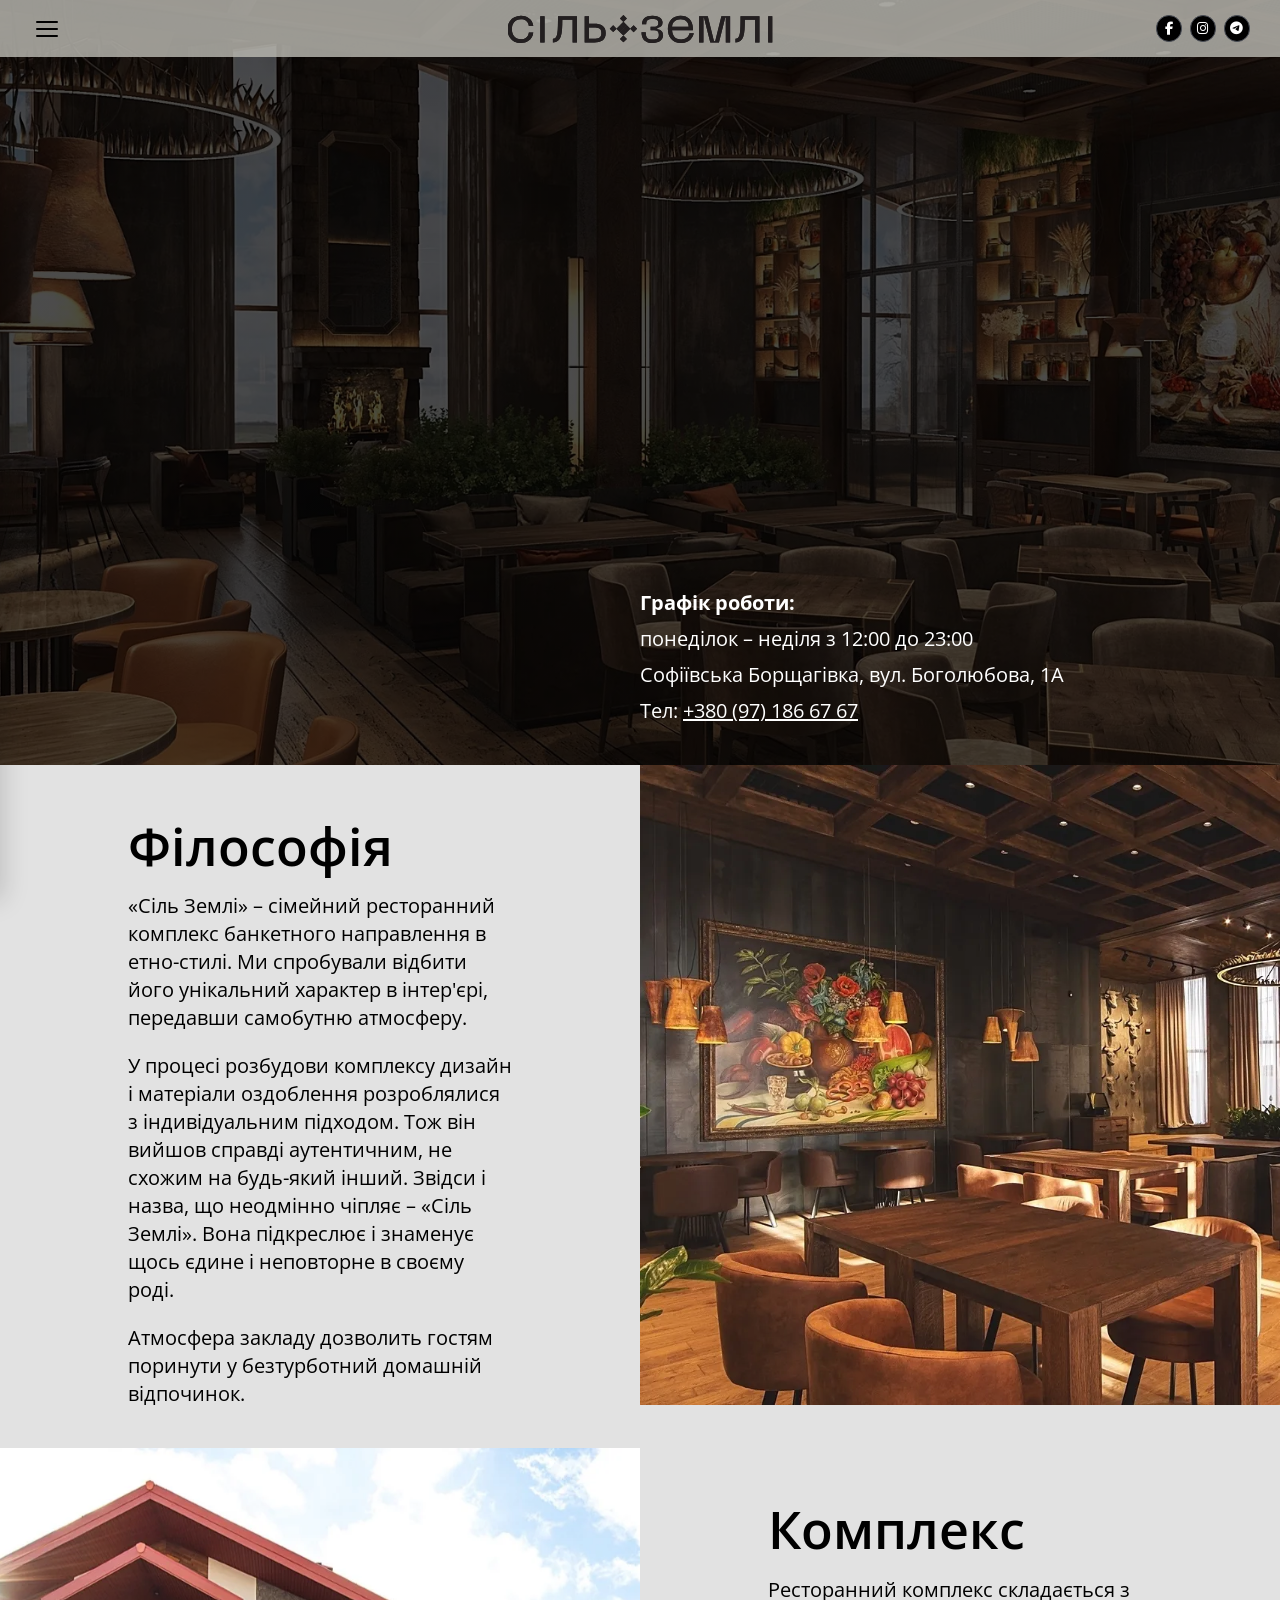
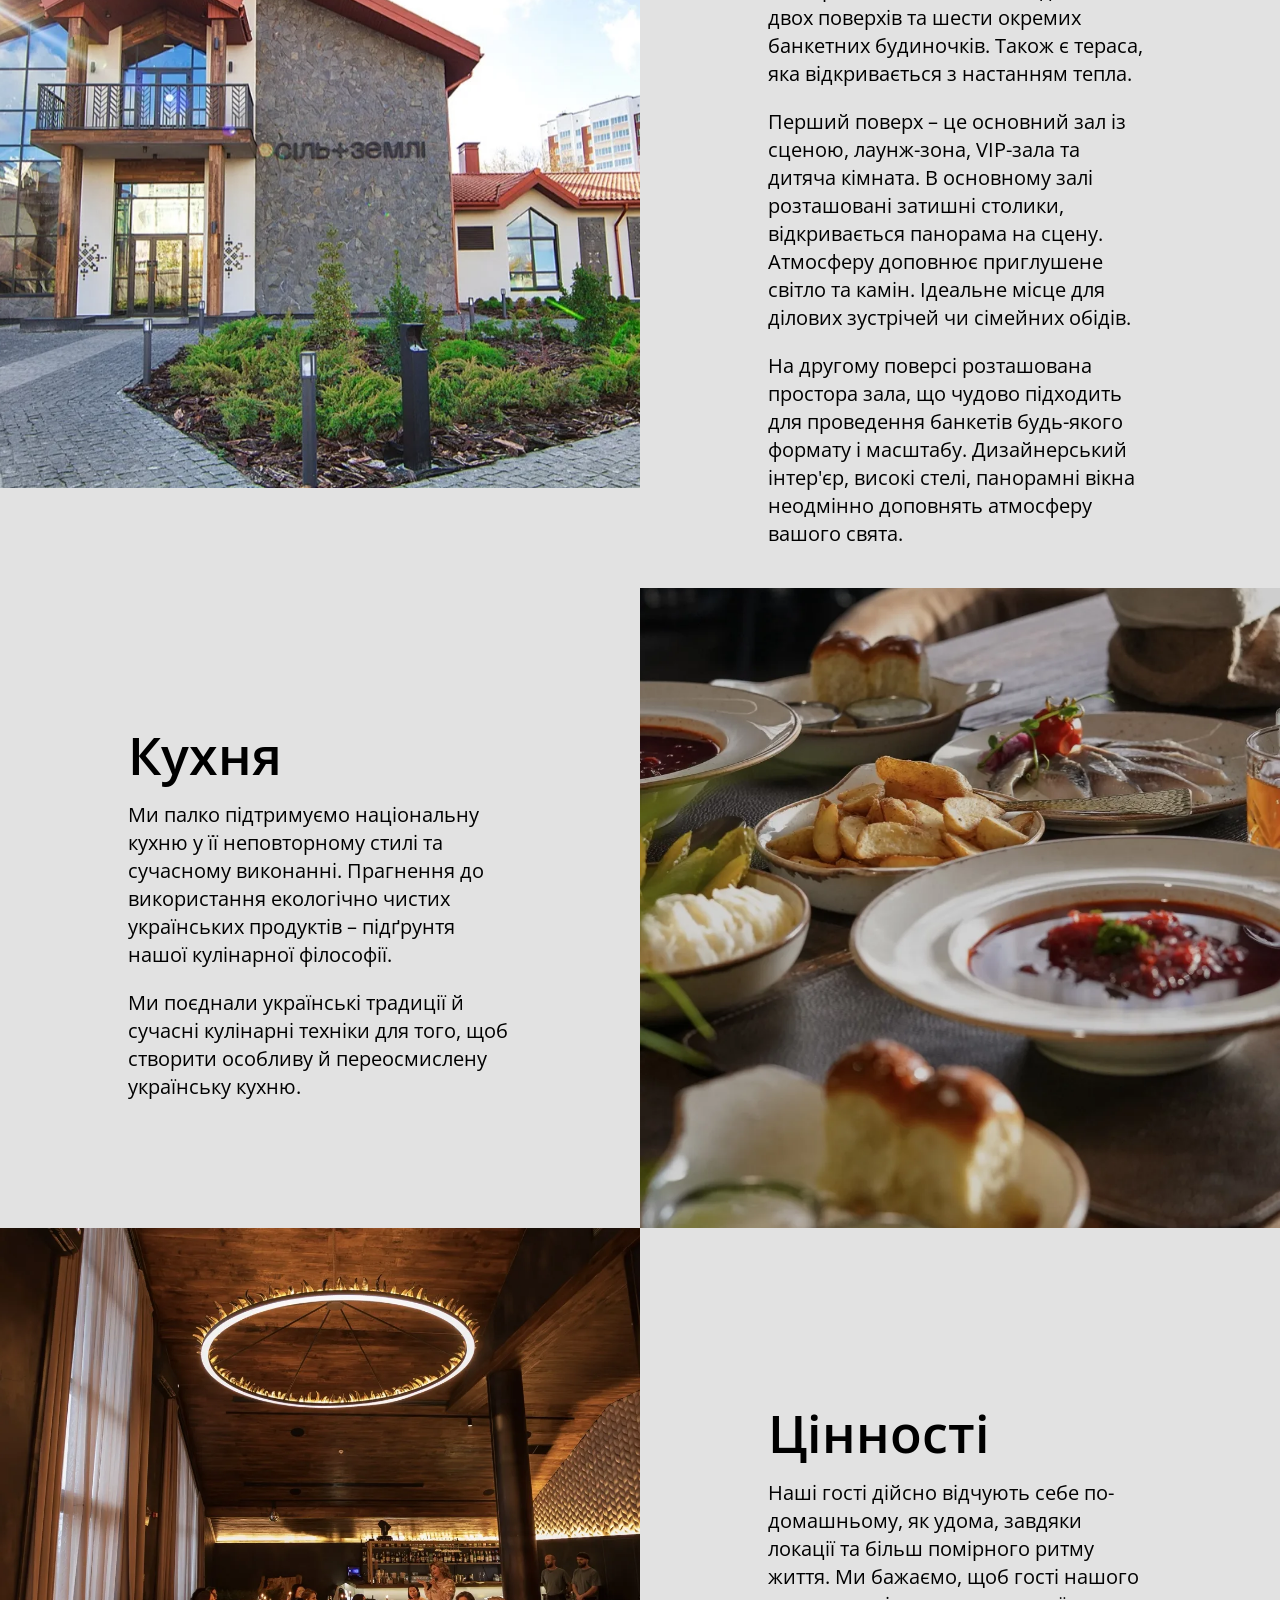
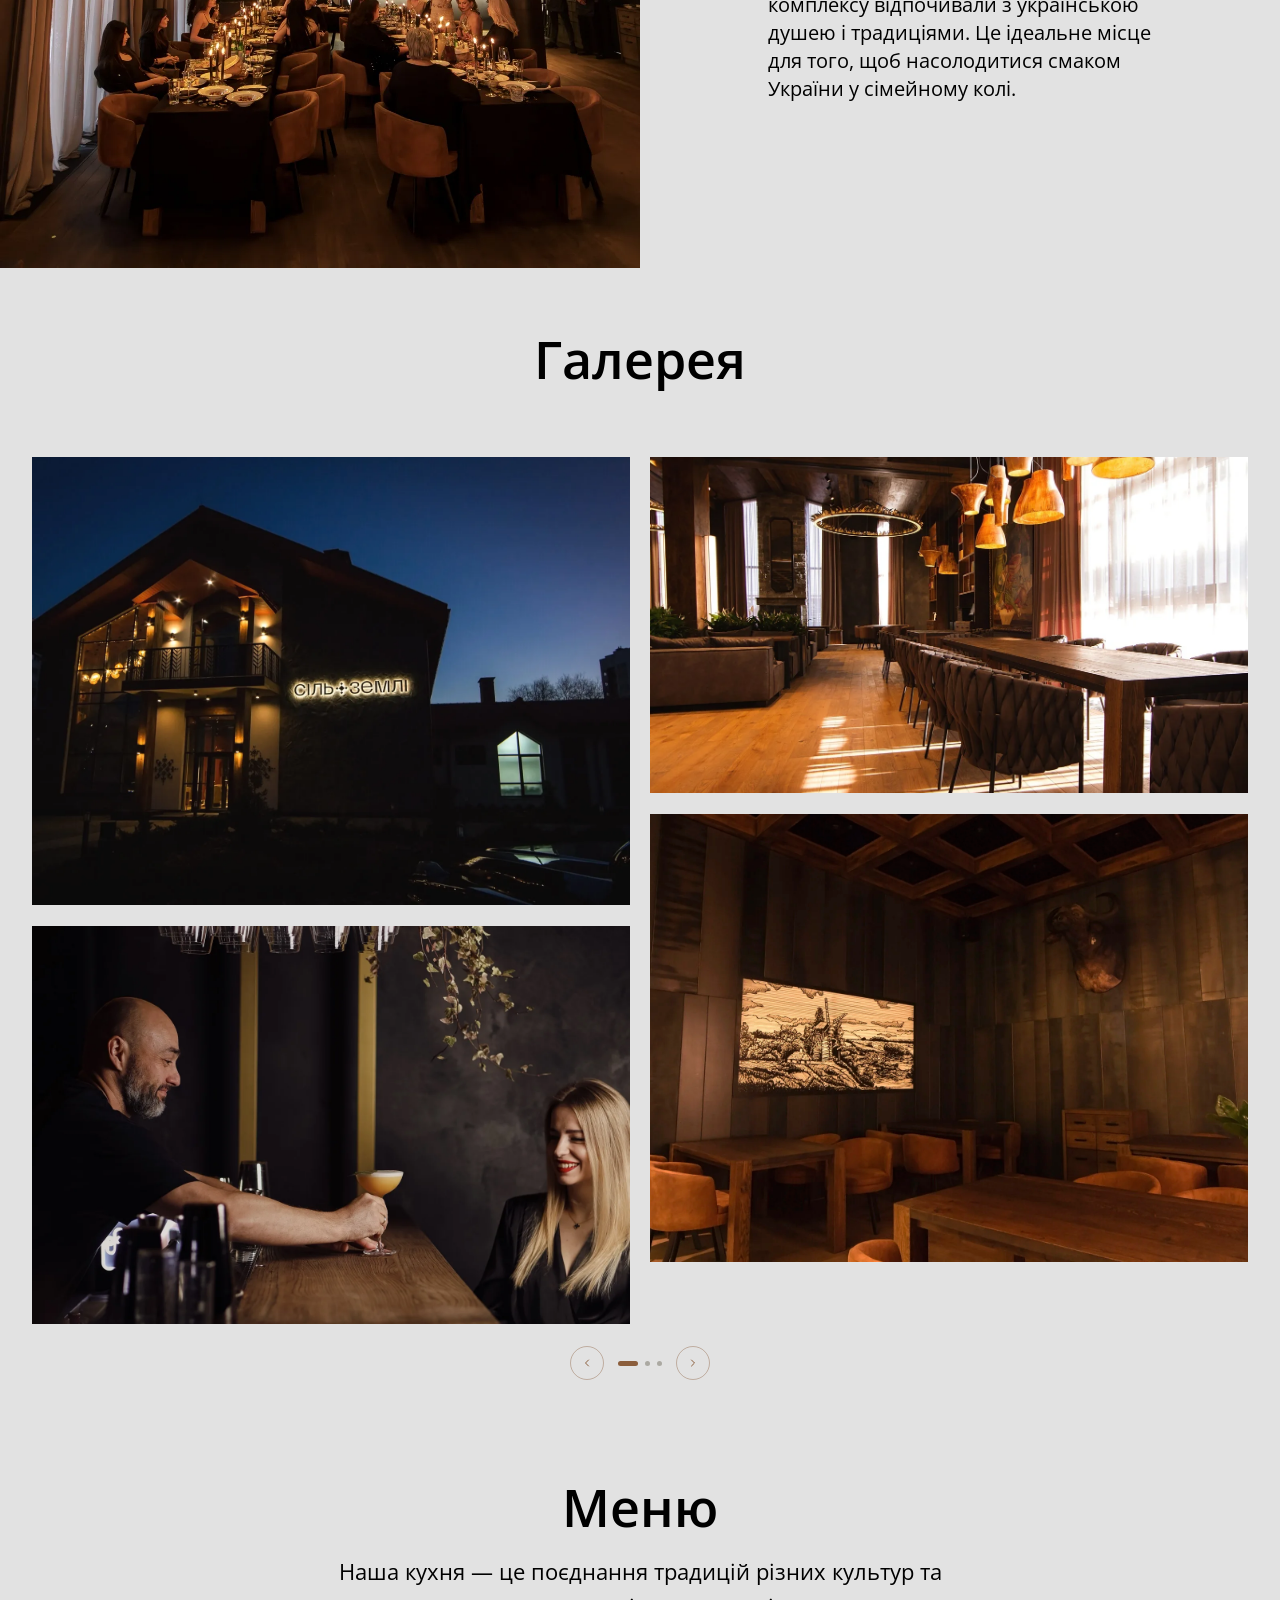
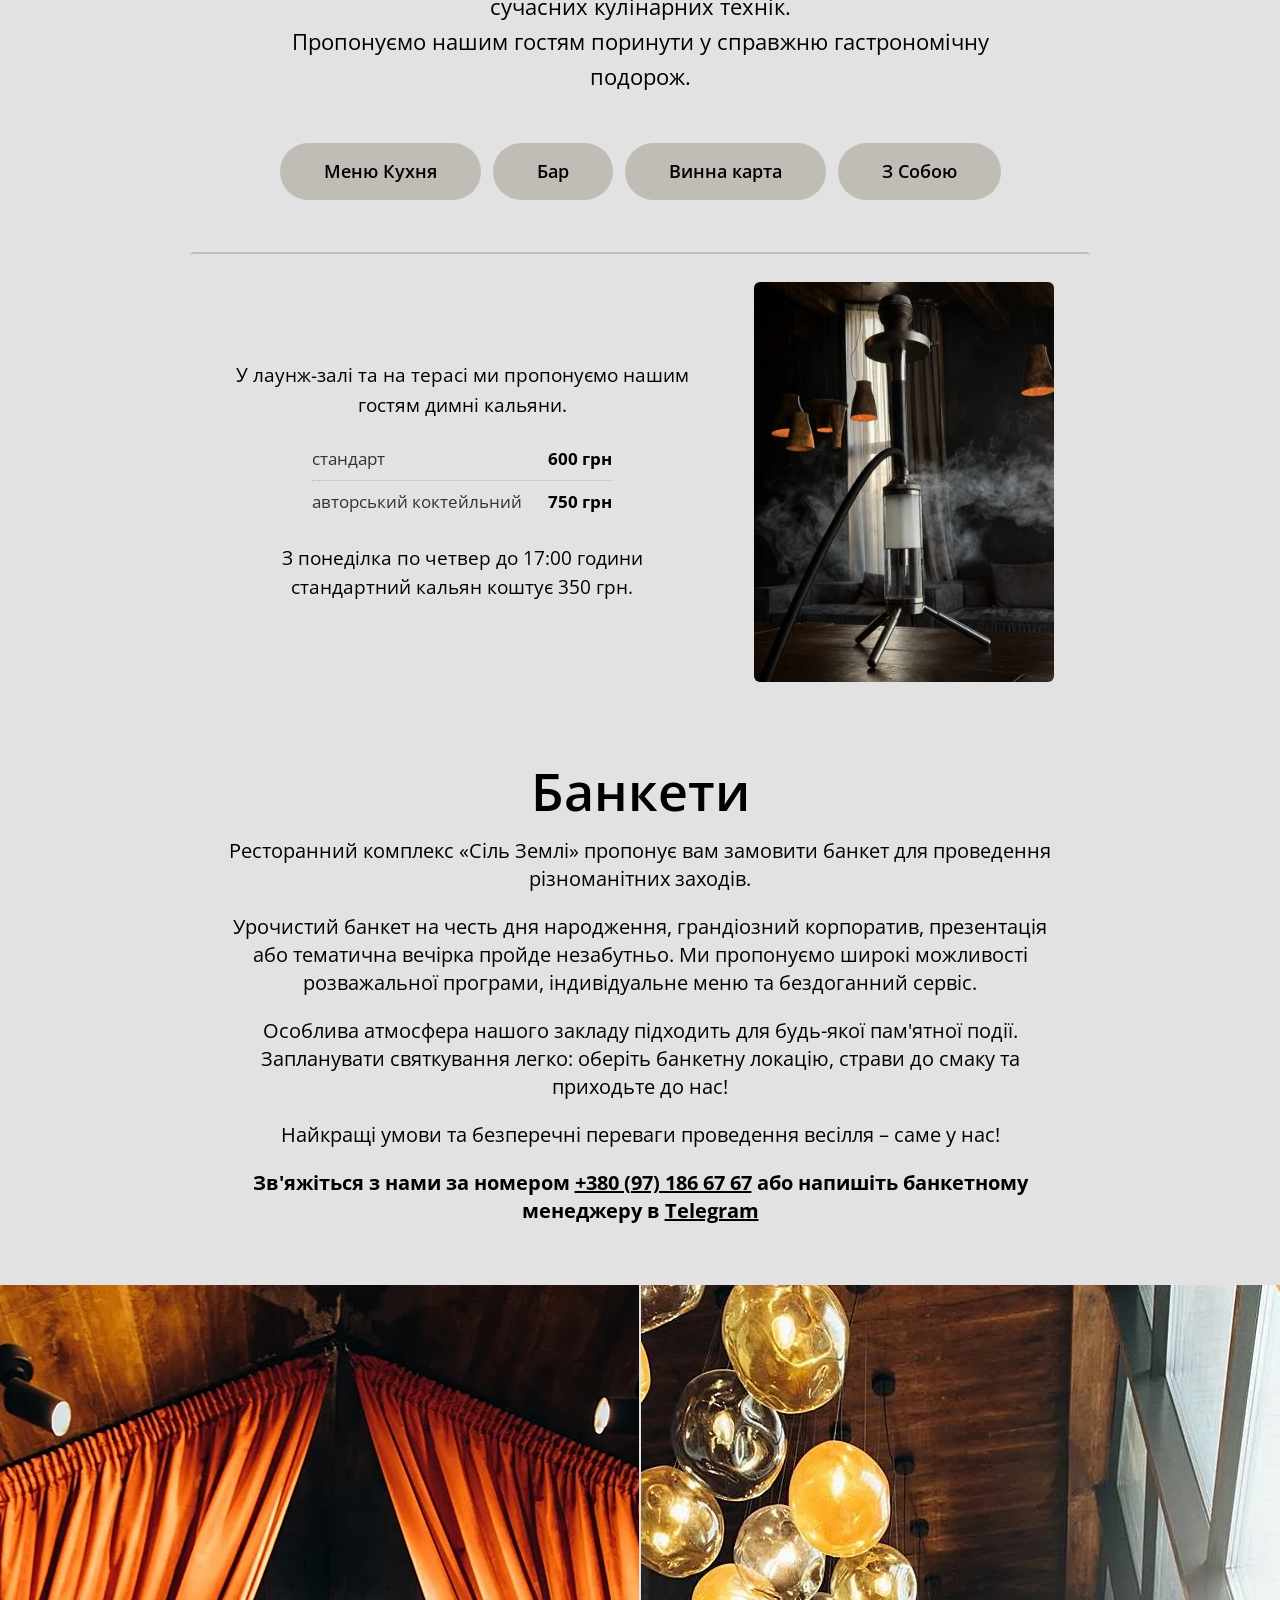
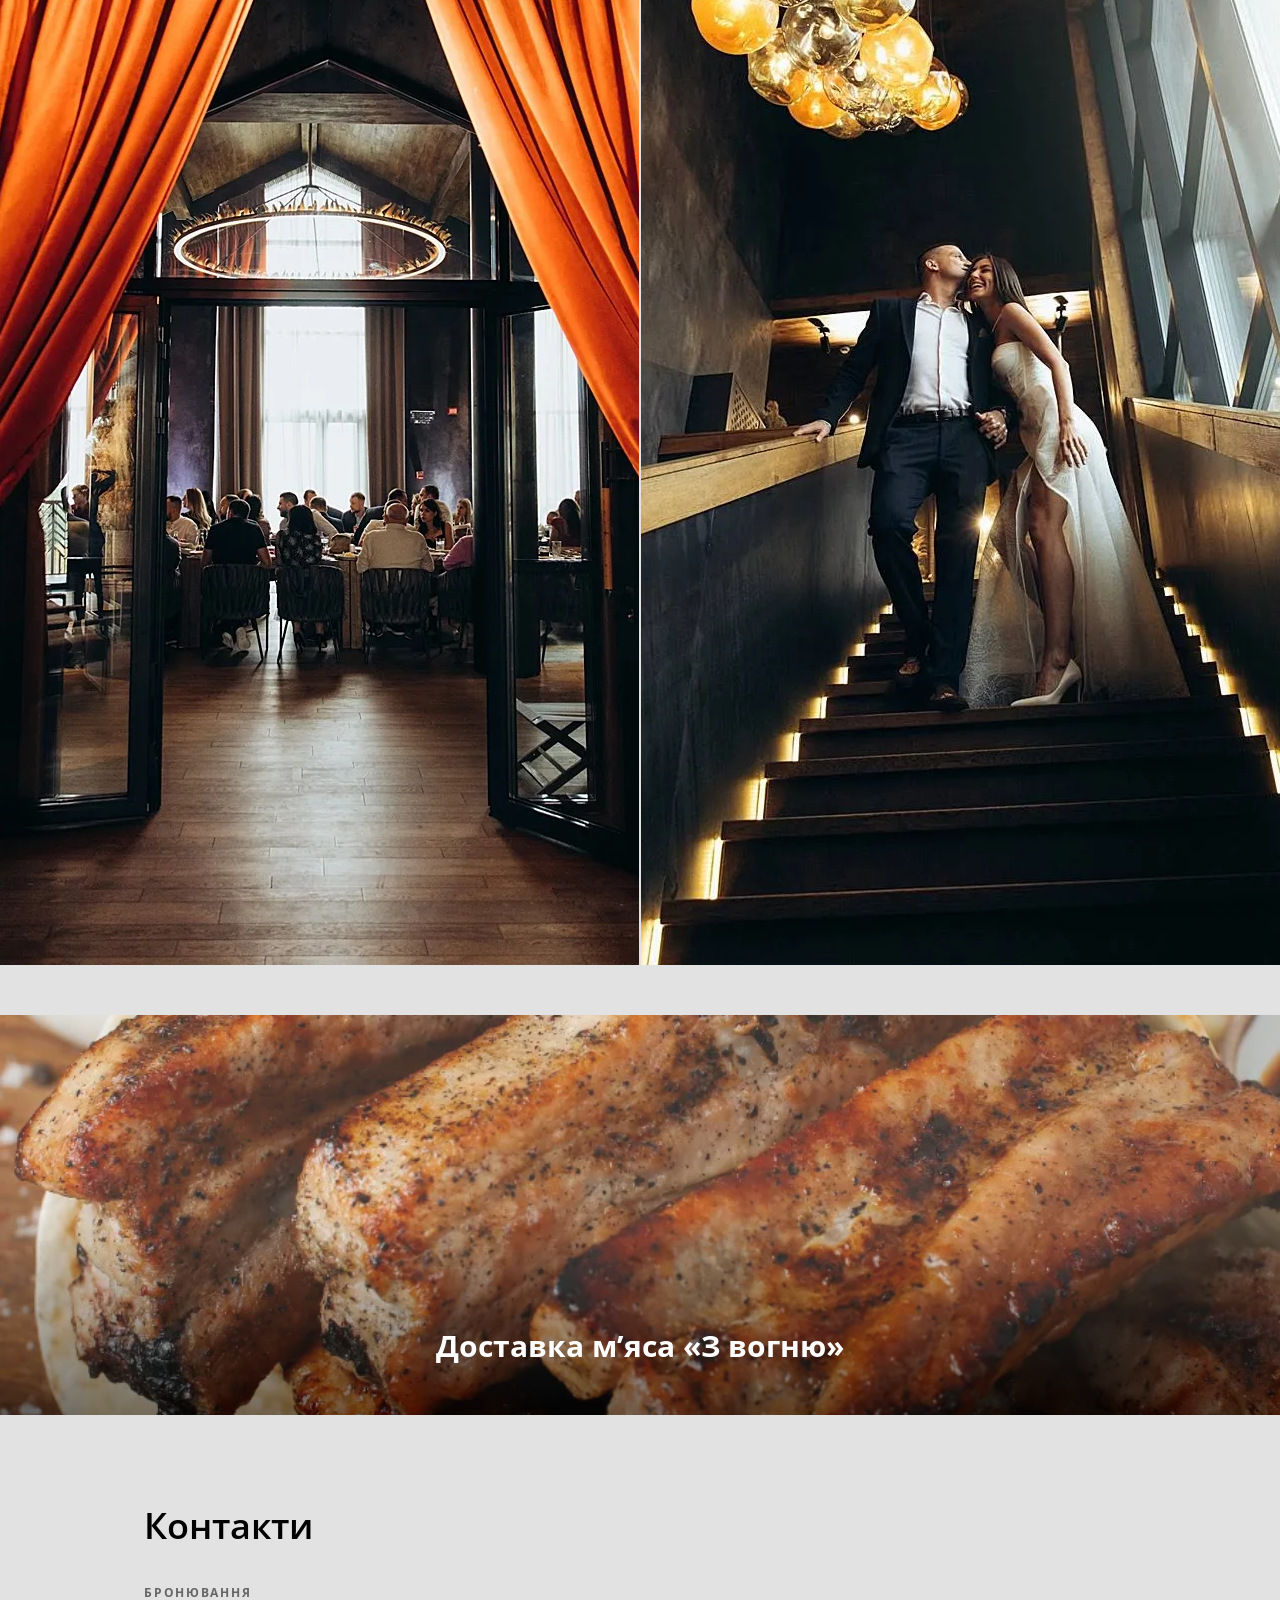
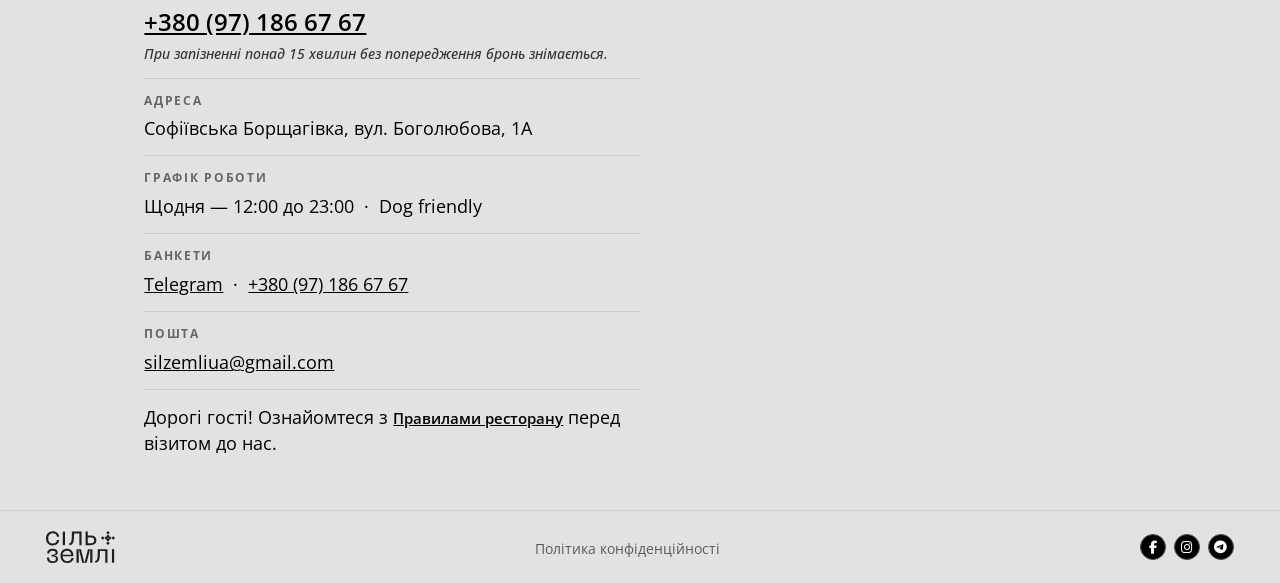
==== commit b94f0a7b: "UPDATE HOOKAN PHOTO PLACEMENT" ====
--- a/src/index.html
+++ b/src/index.html
@@ -299,18 +299,20 @@
         </div>
 
         <div class="hookah-info">
-          <p>У лаунж-залі та на терасі ми пропонуємо нашим гостям димні кальяни.</p>
-          <div class="hookah-prices">
-            <div class="hookah-price-item">
-              <span class="hookah-price-name">стандарт</span>
-              <span class="hookah-price-value">600 грн</span>
-            </div>
-            <div class="hookah-price-item">
-              <span class="hookah-price-name">авторський коктейльний</span>
-              <span class="hookah-price-value">750 грн</span>
-            </div>
-          </div>
-          <p>З понеділка по четвер до 17:00 години стандартний кальян коштує 350 грн.</p>
+          <div class="hookah-text">
+            <p>У лаунж-залі та на терасі ми пропонуємо нашим гостям димні кальяни.</p>
+            <div class="hookah-prices">
+              <div class="hookah-price-item">
+                <span class="hookah-price-name">стандарт</span>
+                <span class="hookah-price-value">600 грн</span>
+              </div>
+              <div class="hookah-price-item">
+                <span class="hookah-price-name">авторський коктейльний</span>
+                <span class="hookah-price-value">750 грн</span>
+              </div>
+            </div>
+            <p>З понеділка по четвер до 17:00 години стандартний кальян коштує 350 грн.</p>
+          </div>
           <div class="hookah-photo">
             <picture>
               <source srcset="assets/IMG_3416.webp" type="image/webp" />
--- a/src/styles.css
+++ b/src/styles.css
@@ -847,7 +847,7 @@
 
 /* Hookah info — subtle card to visually separate it from the buttons */
 .hookah-info {
-  max-width: 680px;
+  max-width: 900px;
   margin: 0 auto;
   padding: 28px 36px;
   background: transparent;
@@ -858,6 +858,14 @@
   font-weight: 400;
   line-height: 1.55;
   color: var(--black);
+  display: flex;
+  align-items: center;
+  gap: clamp(28px, 5vw, 56px);
+}
+
+.hookah-text {
+  flex: 1 1 auto;
+  min-width: 0;
 }
 
 .hookah-info p {
@@ -869,8 +877,8 @@
 }
 
 .hookah-photo {
-  margin: 22px auto 0;
-  max-width: 320px;
+  flex: 0 0 300px;
+  max-width: 300px;
   width: 100%;
   border-radius: 6px;
   overflow: hidden;
@@ -1363,6 +1371,14 @@
 
   .hookah-info {
     font-size: clamp(14px, 4vw, 19px);
+    flex-direction: column;
+    gap: 22px;
+  }
+
+  .hookah-photo {
+    flex: 0 0 auto;
+    max-width: 320px;
+    margin: 0 auto;
   }
 
   /* Banquet */
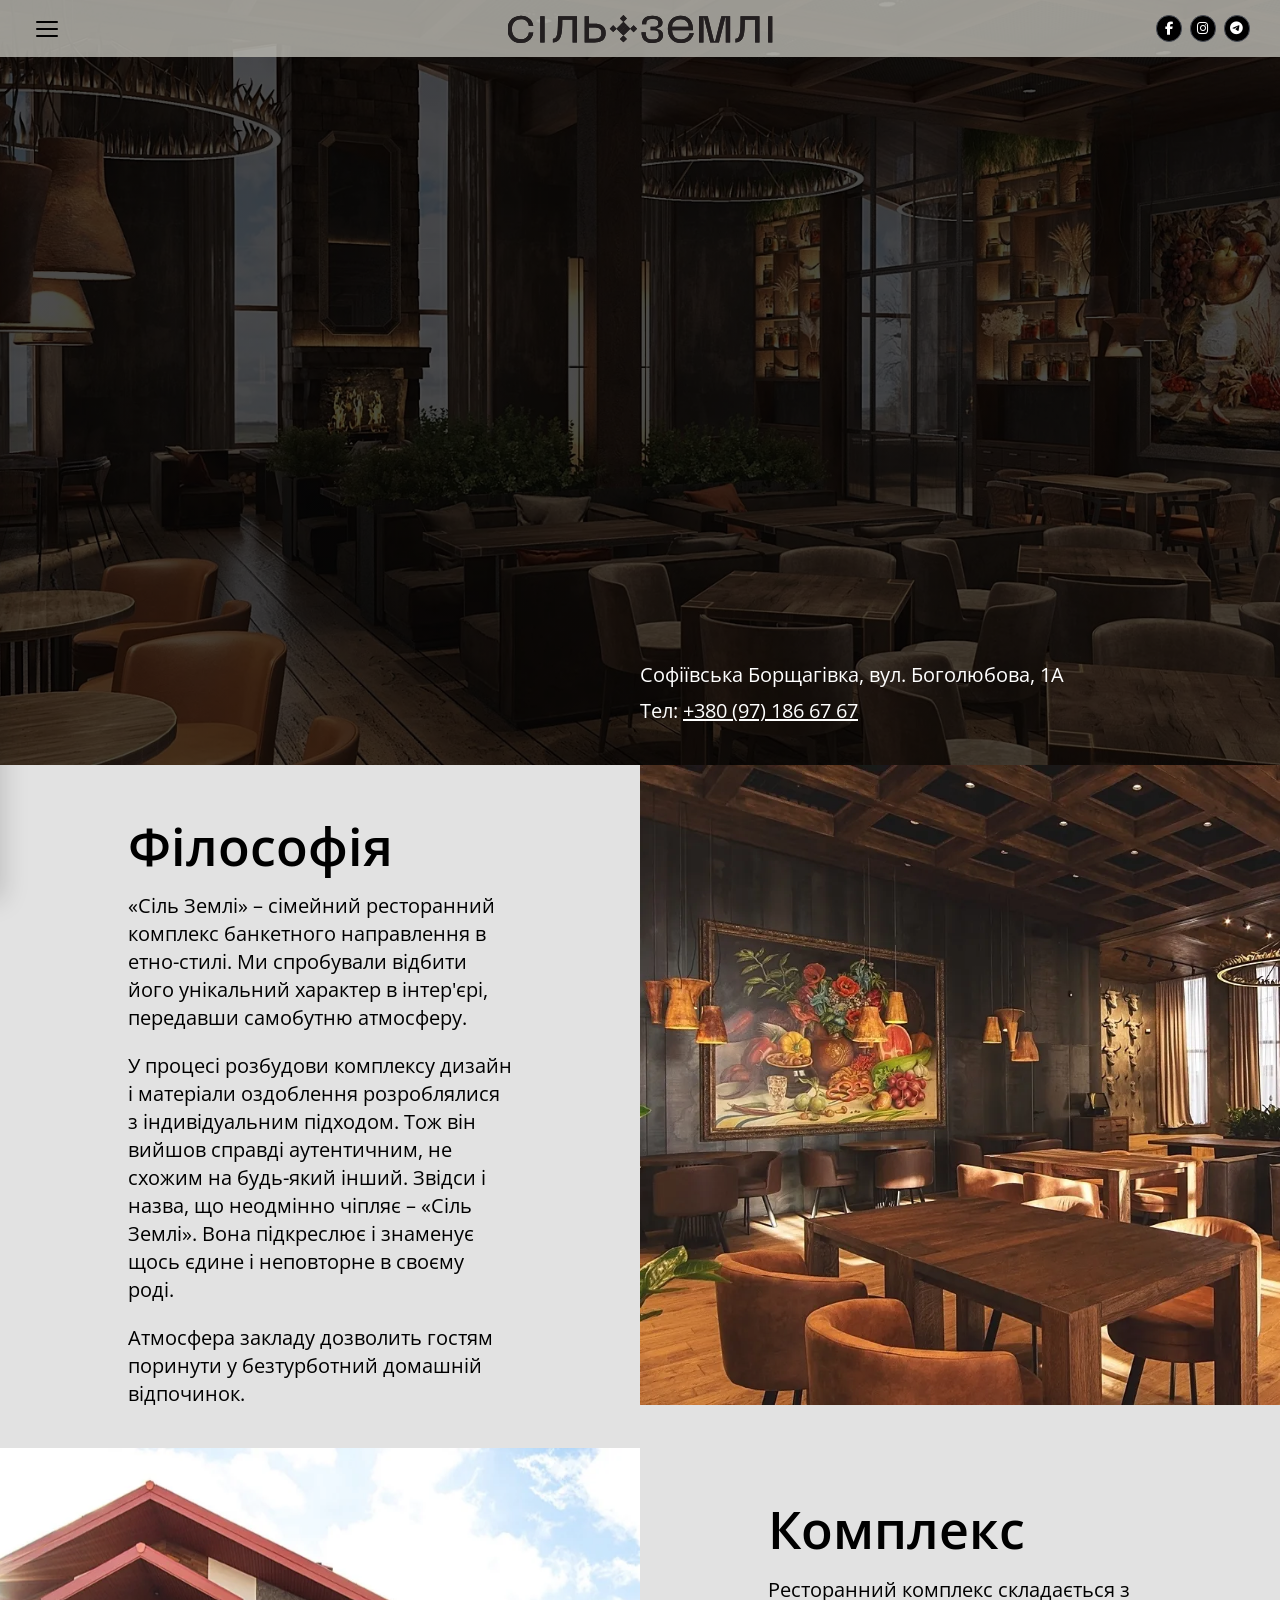
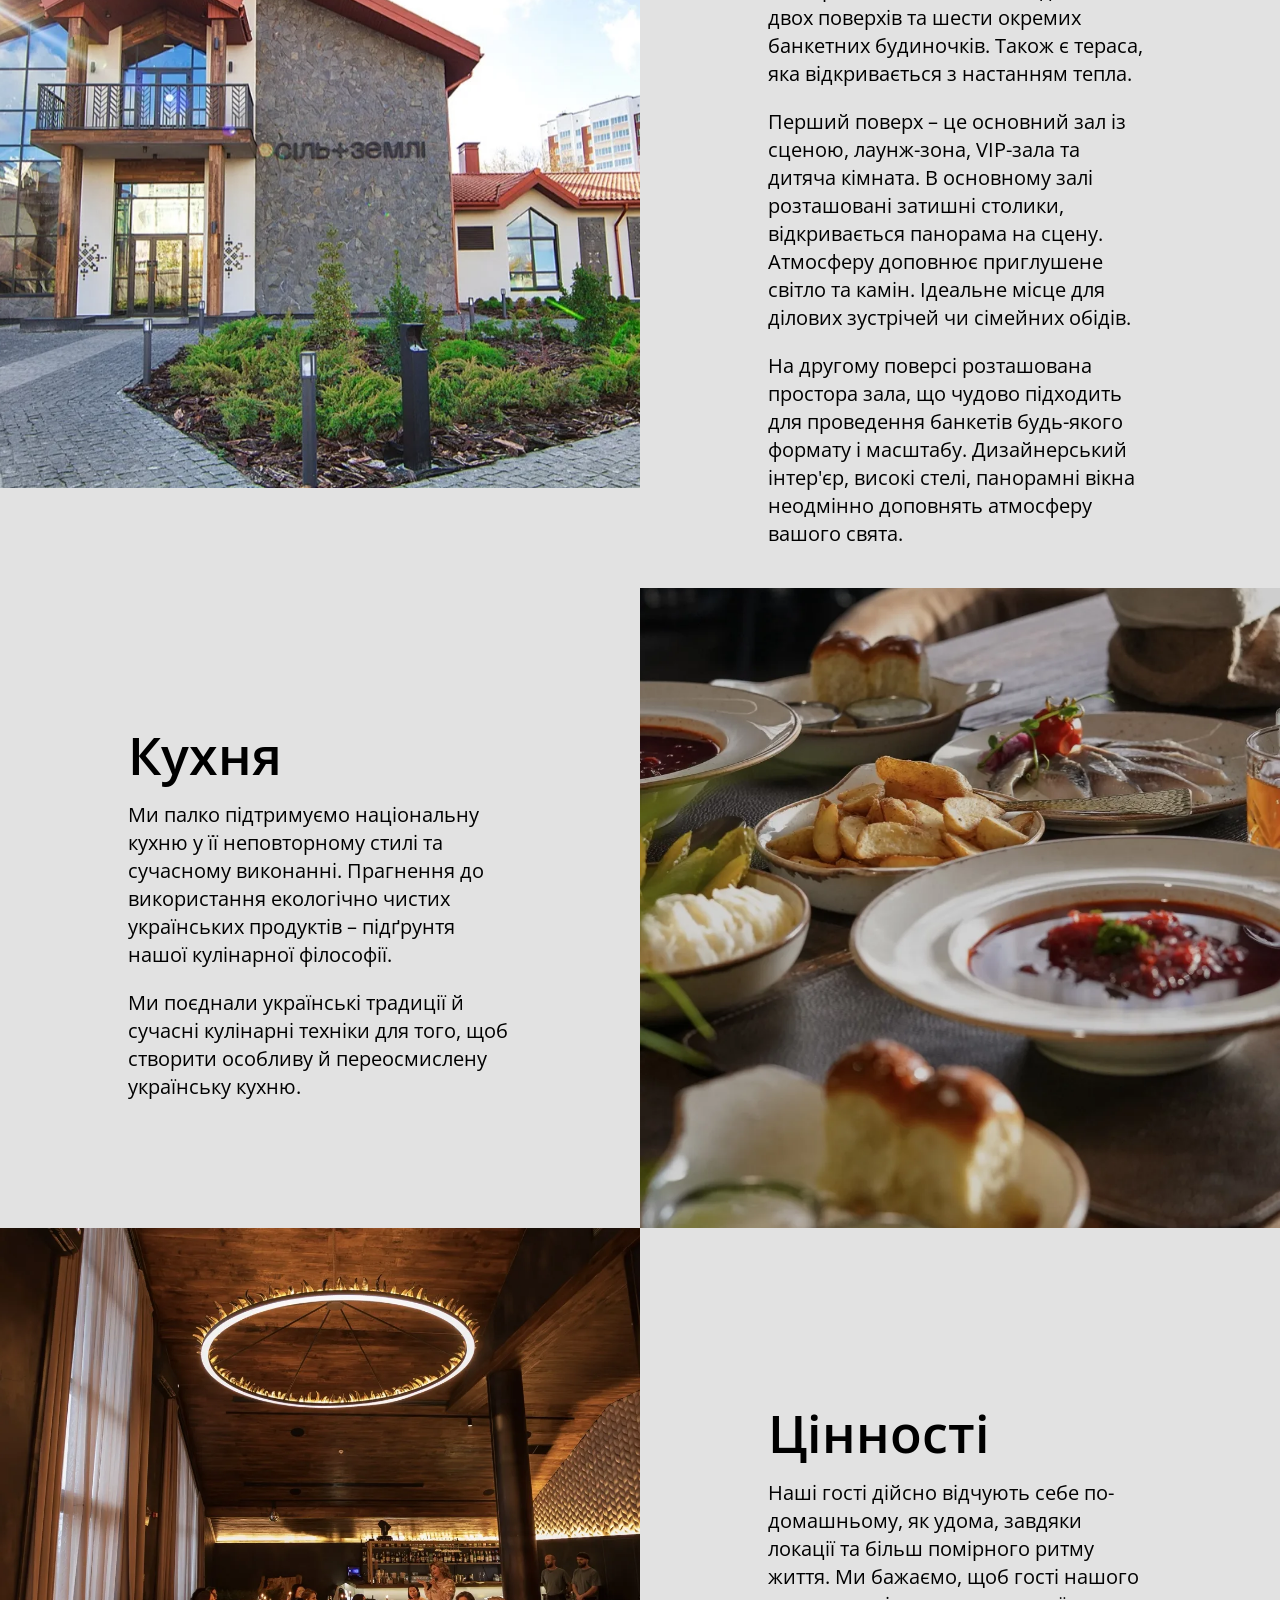
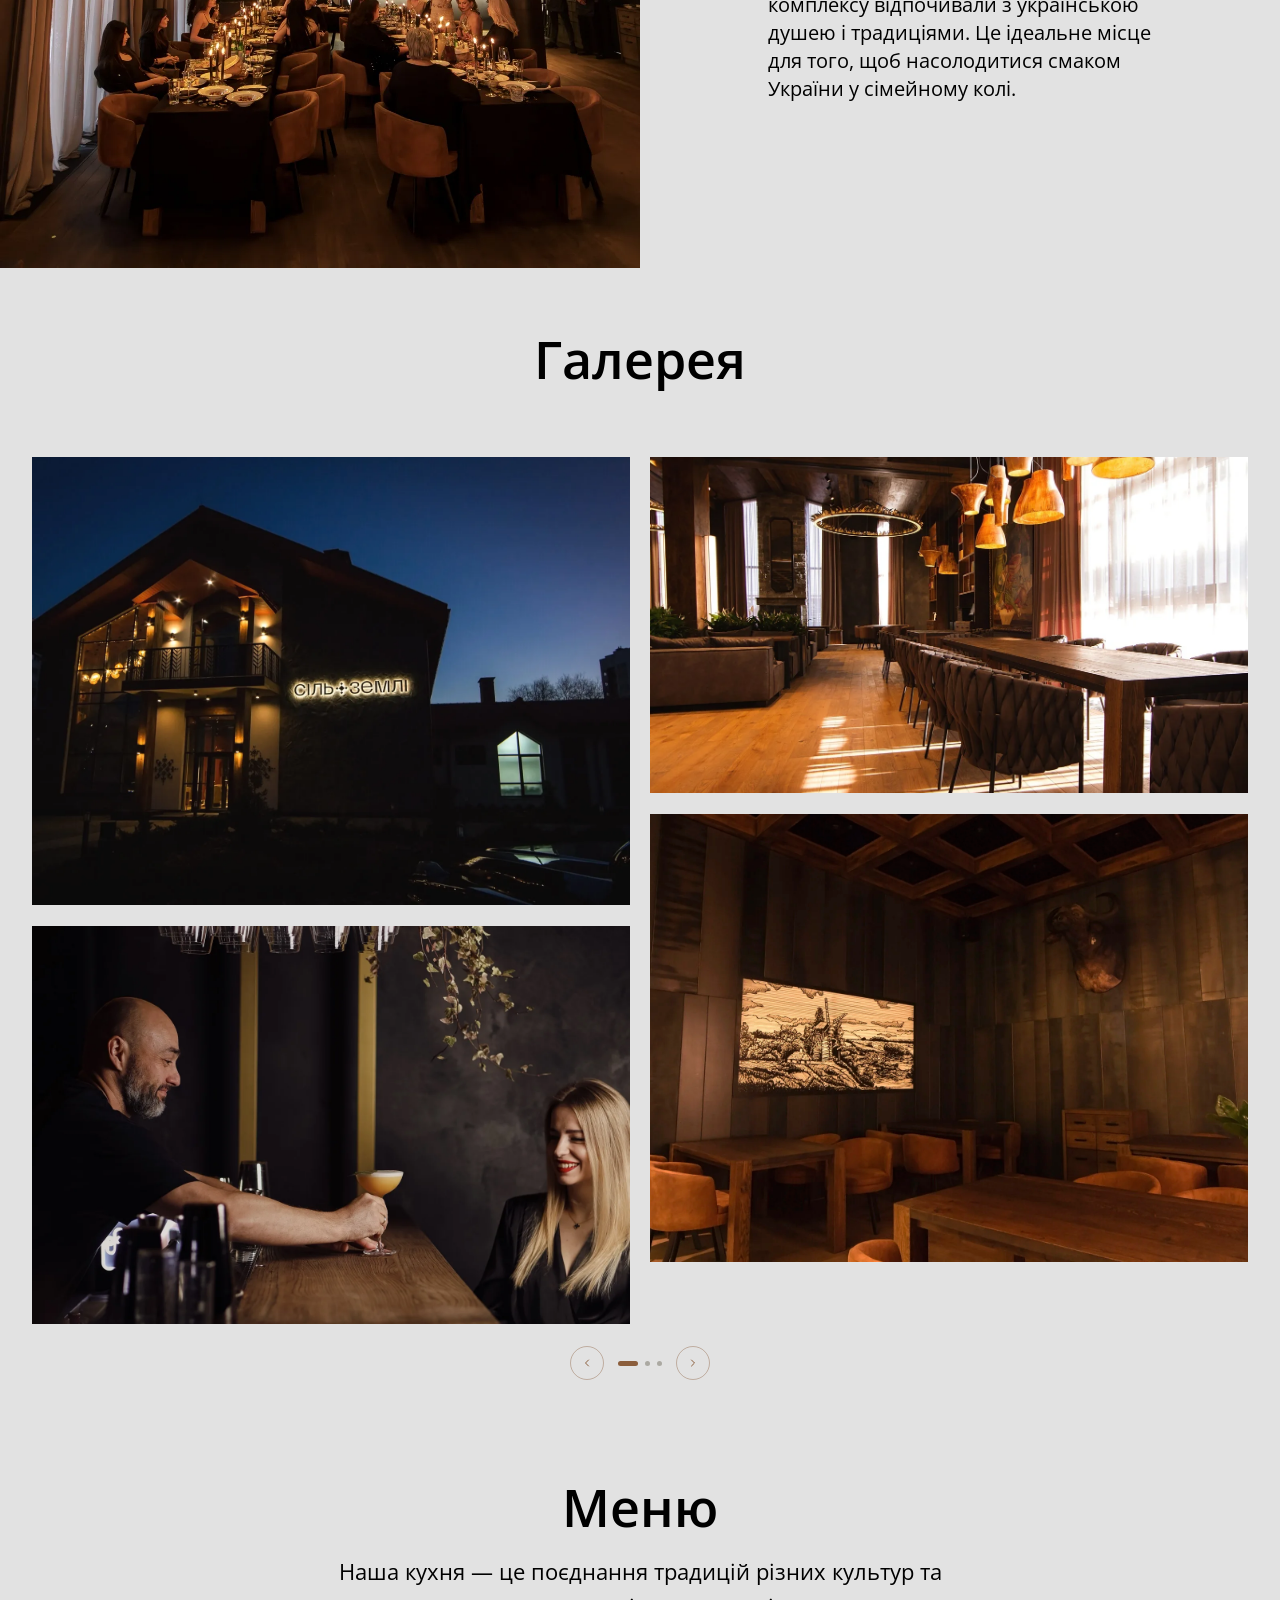
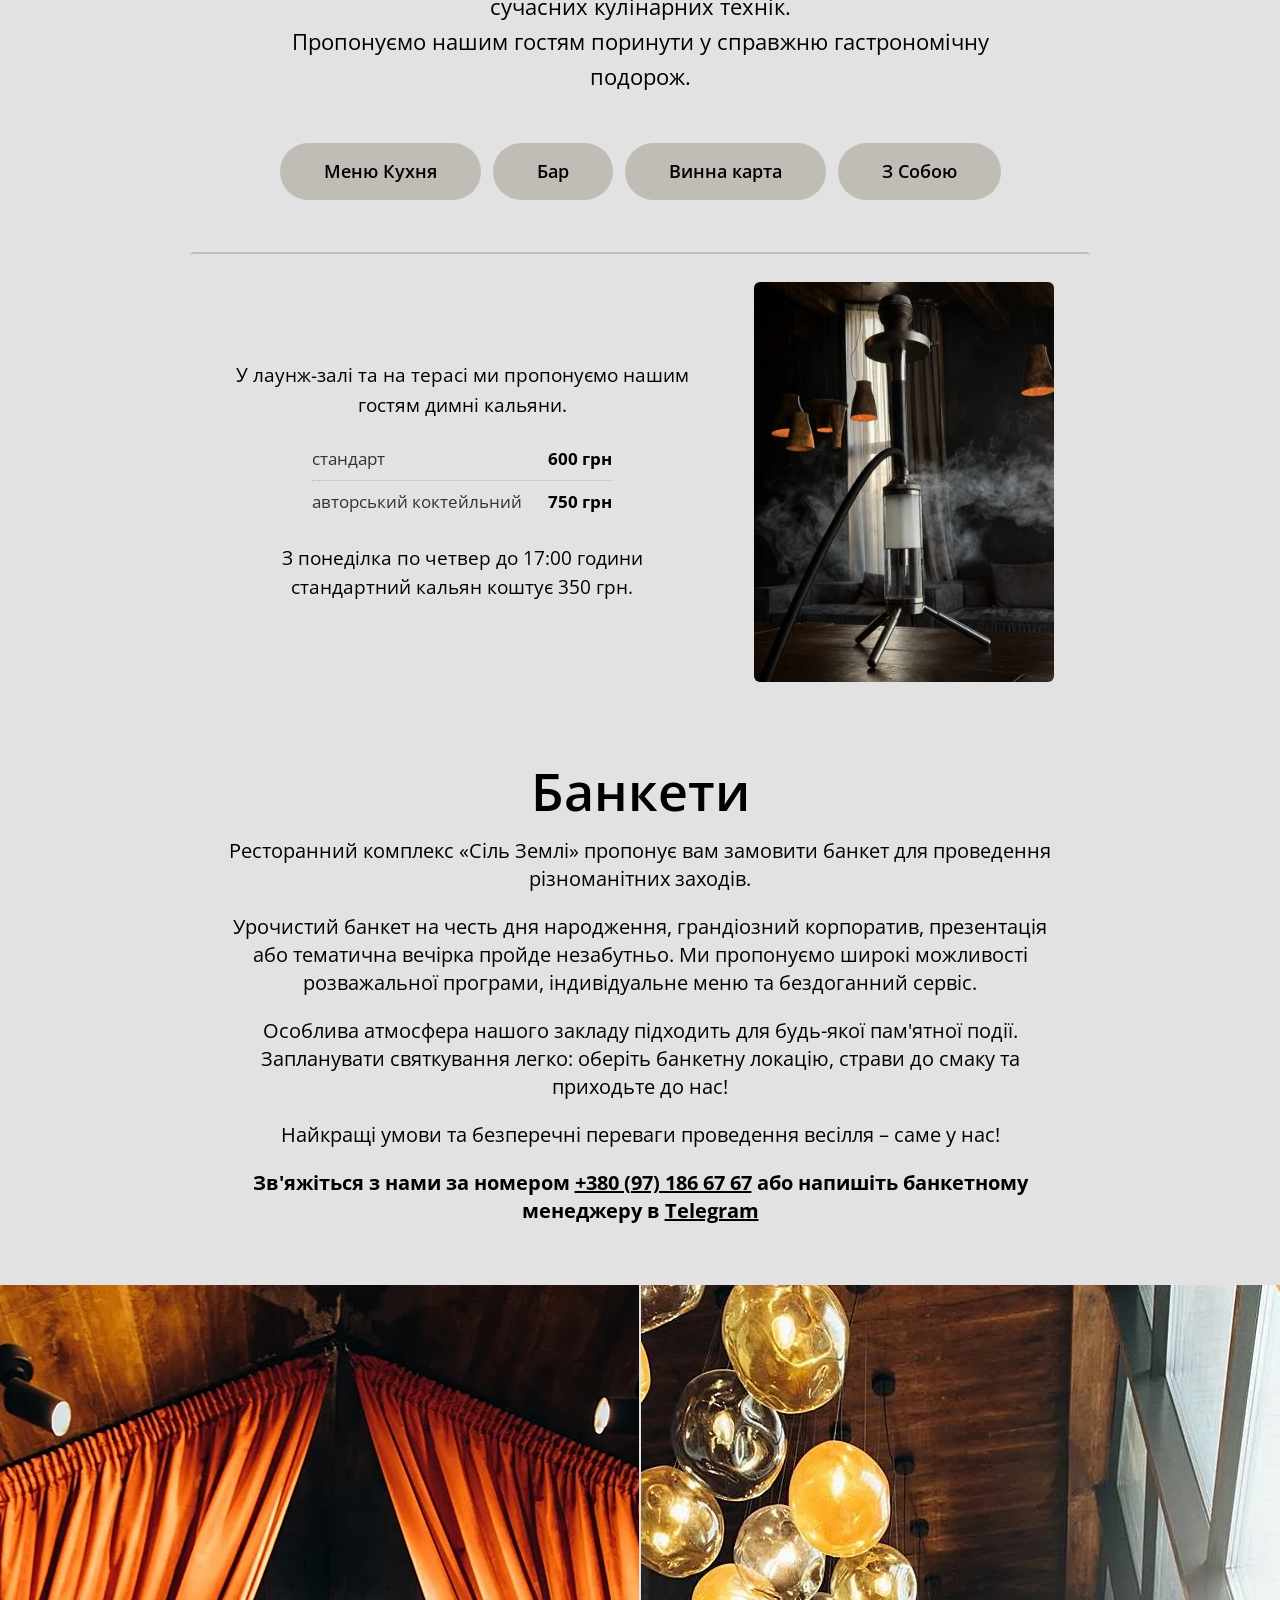
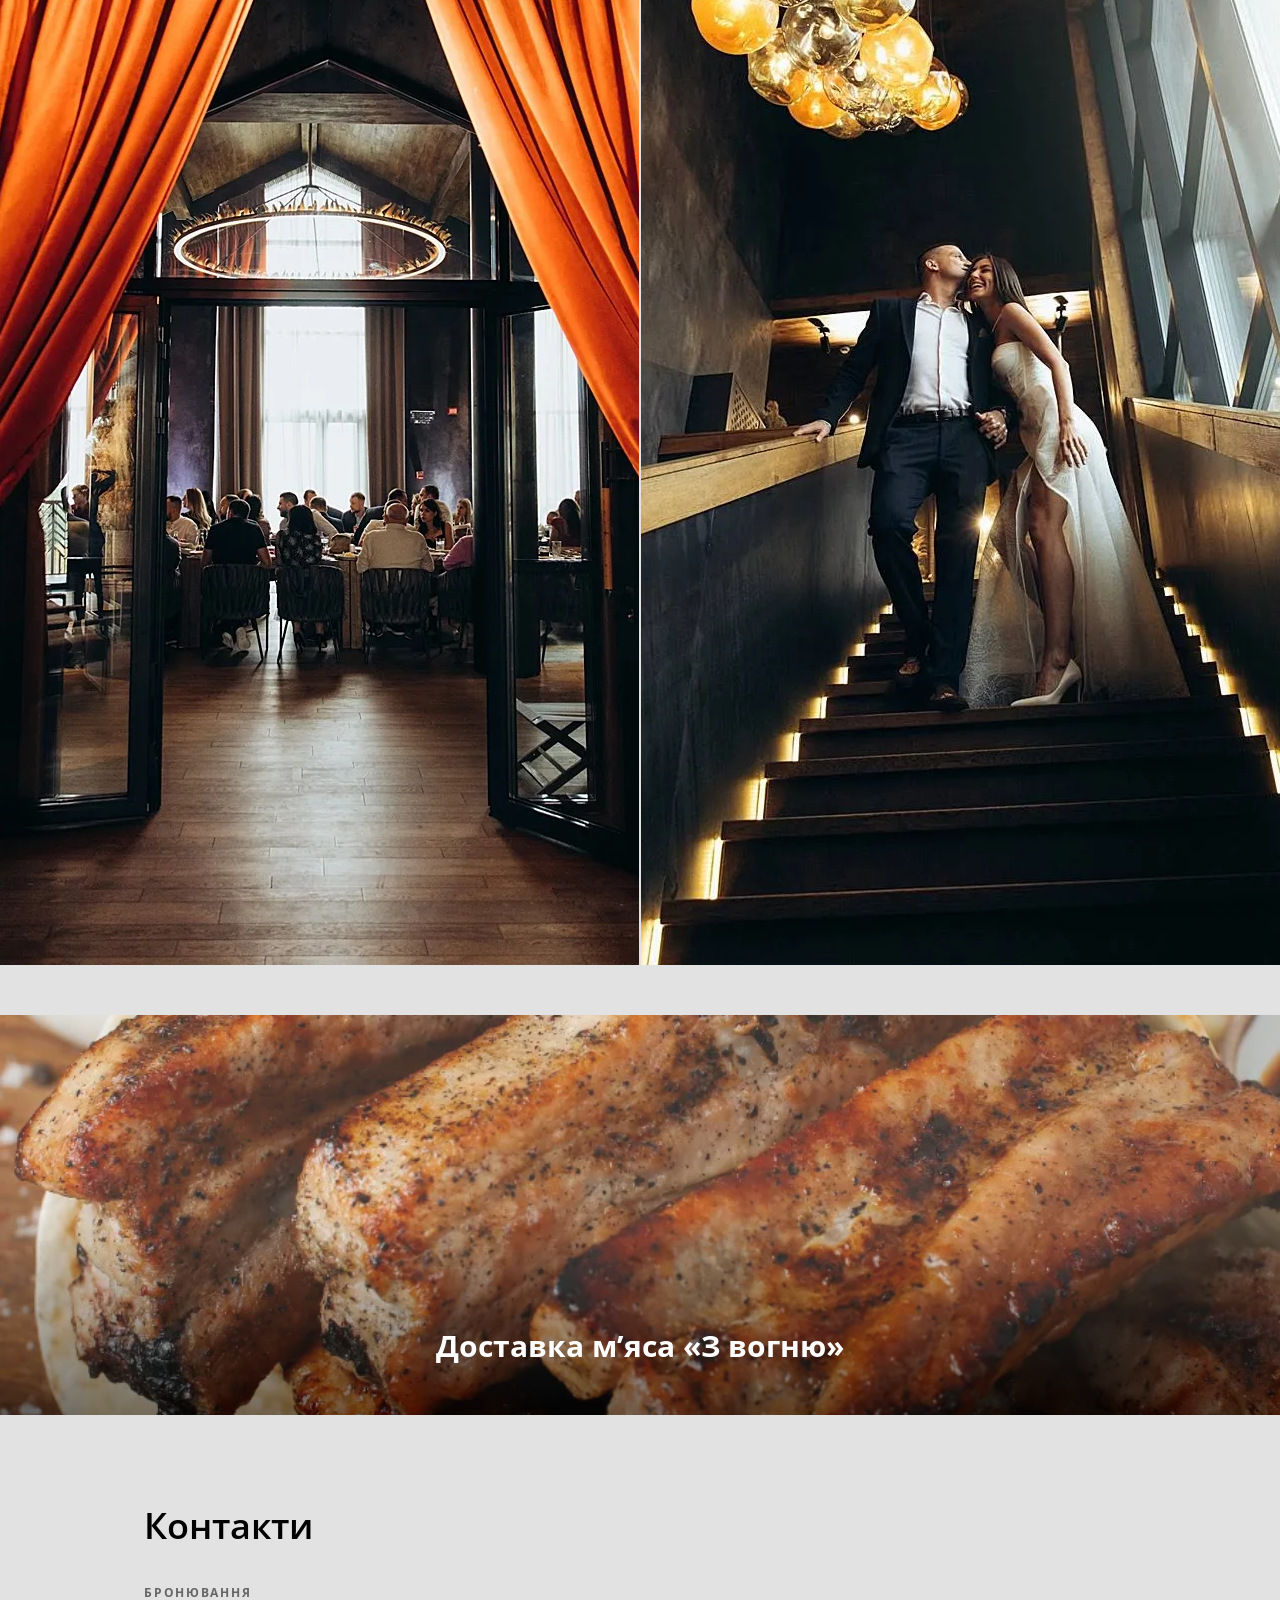
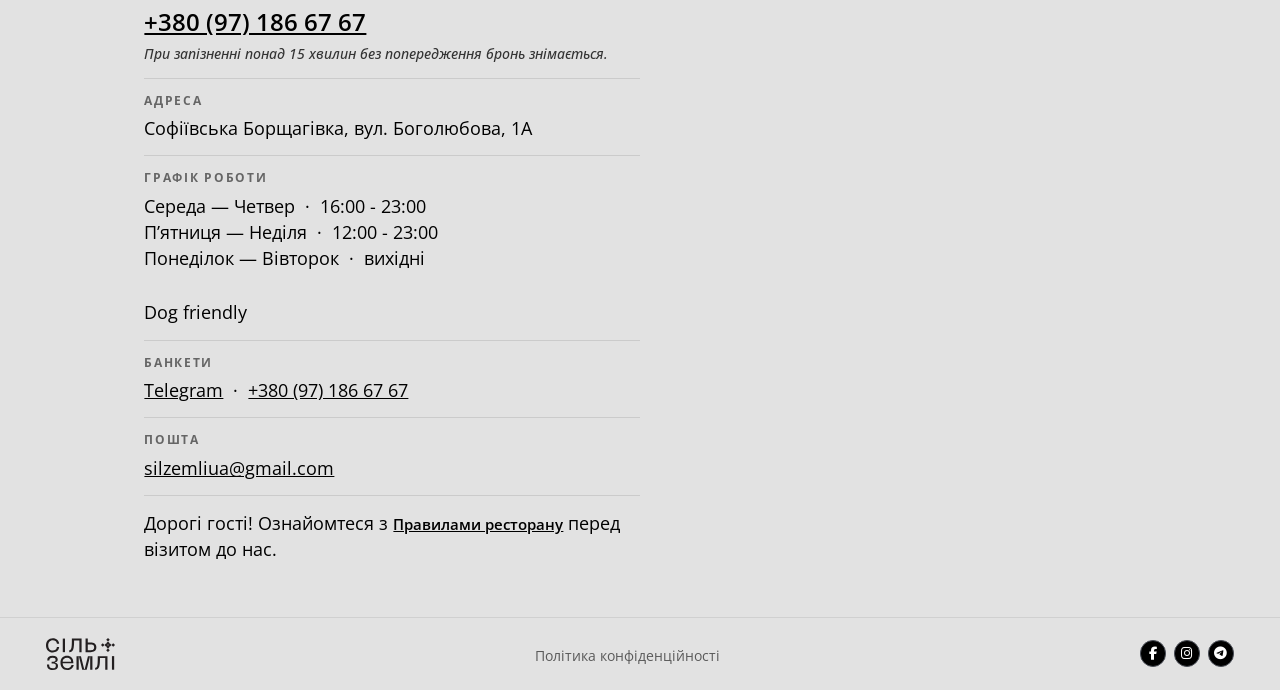
==== commit 2391d46e: "Update working hours Co-Authored-By: Claude Opus 5.5 (1M context) <noreply@anthropic.com>" ====
--- a/src/index.html
+++ b/src/index.html
@@ -80,8 +80,6 @@
       <div class="hero-row">
         <div class="hero-left"></div>
         <div class="hero-right">
-          <p><strong>Графік роботи:</strong></p>
-          <p>понеділок – неділя з 12:00 до 23:00</p>
           <p>Софіївська Борщагівка, вул. Боголюбова, 1А</p>
           <p>Тел: <a href="tel:+380971866767">+380 (97) 186 67 67</a></p>
         </div>
@@ -404,7 +402,11 @@
 
           <div class="contacts-block">
             <span class="contacts-label">Графік роботи</span>
-            <p>Щодня — 12:00 до 23:00 &nbsp;·&nbsp; Dog friendly</p>
+            <p>Середа — Четвер &nbsp;·&nbsp; 16:00 - 23:00</p>
+            <p>П’ятниця — Неділя &nbsp;·&nbsp; 12:00 - 23:00</p>
+            <p>Понеділок — Вівторок &nbsp;·&nbsp; вихідні</p>
+            </br>
+            <p>Dog friendly</p> 
           </div>
 
           <hr class="contacts-divider" />
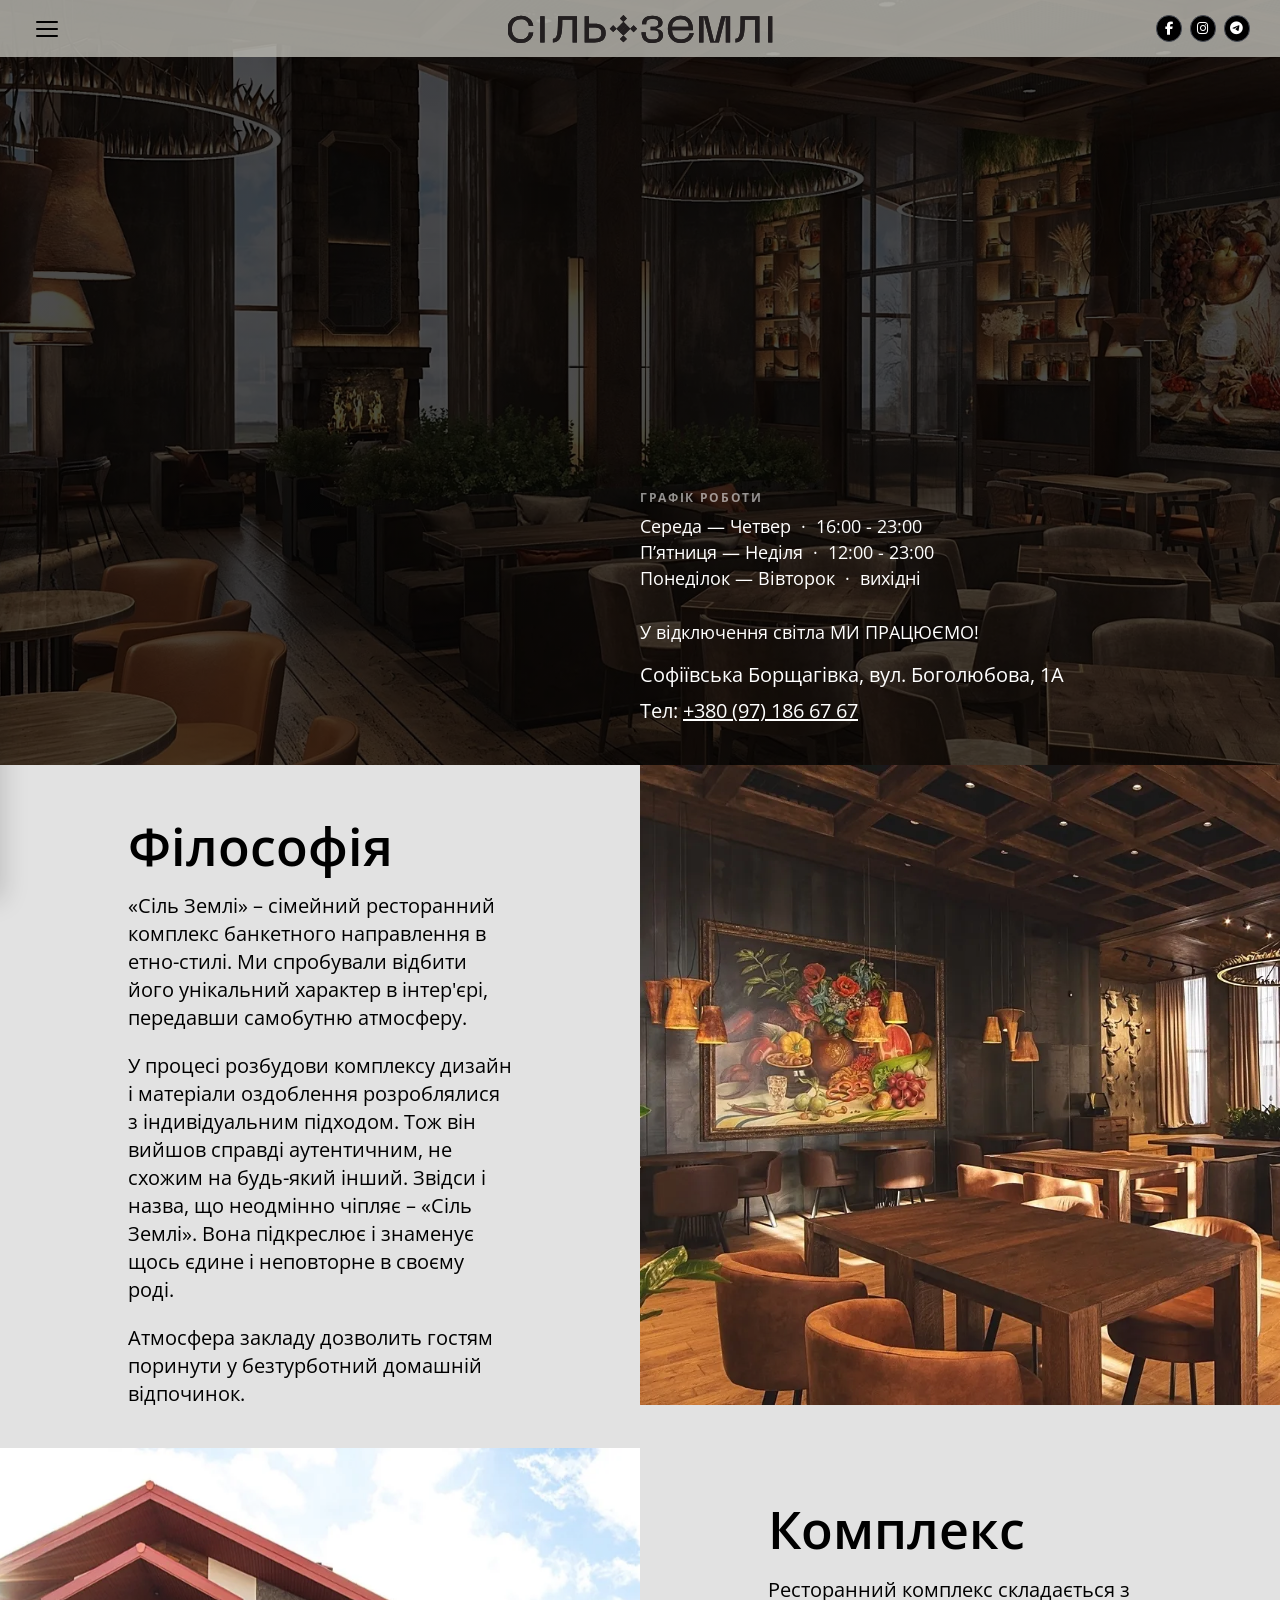
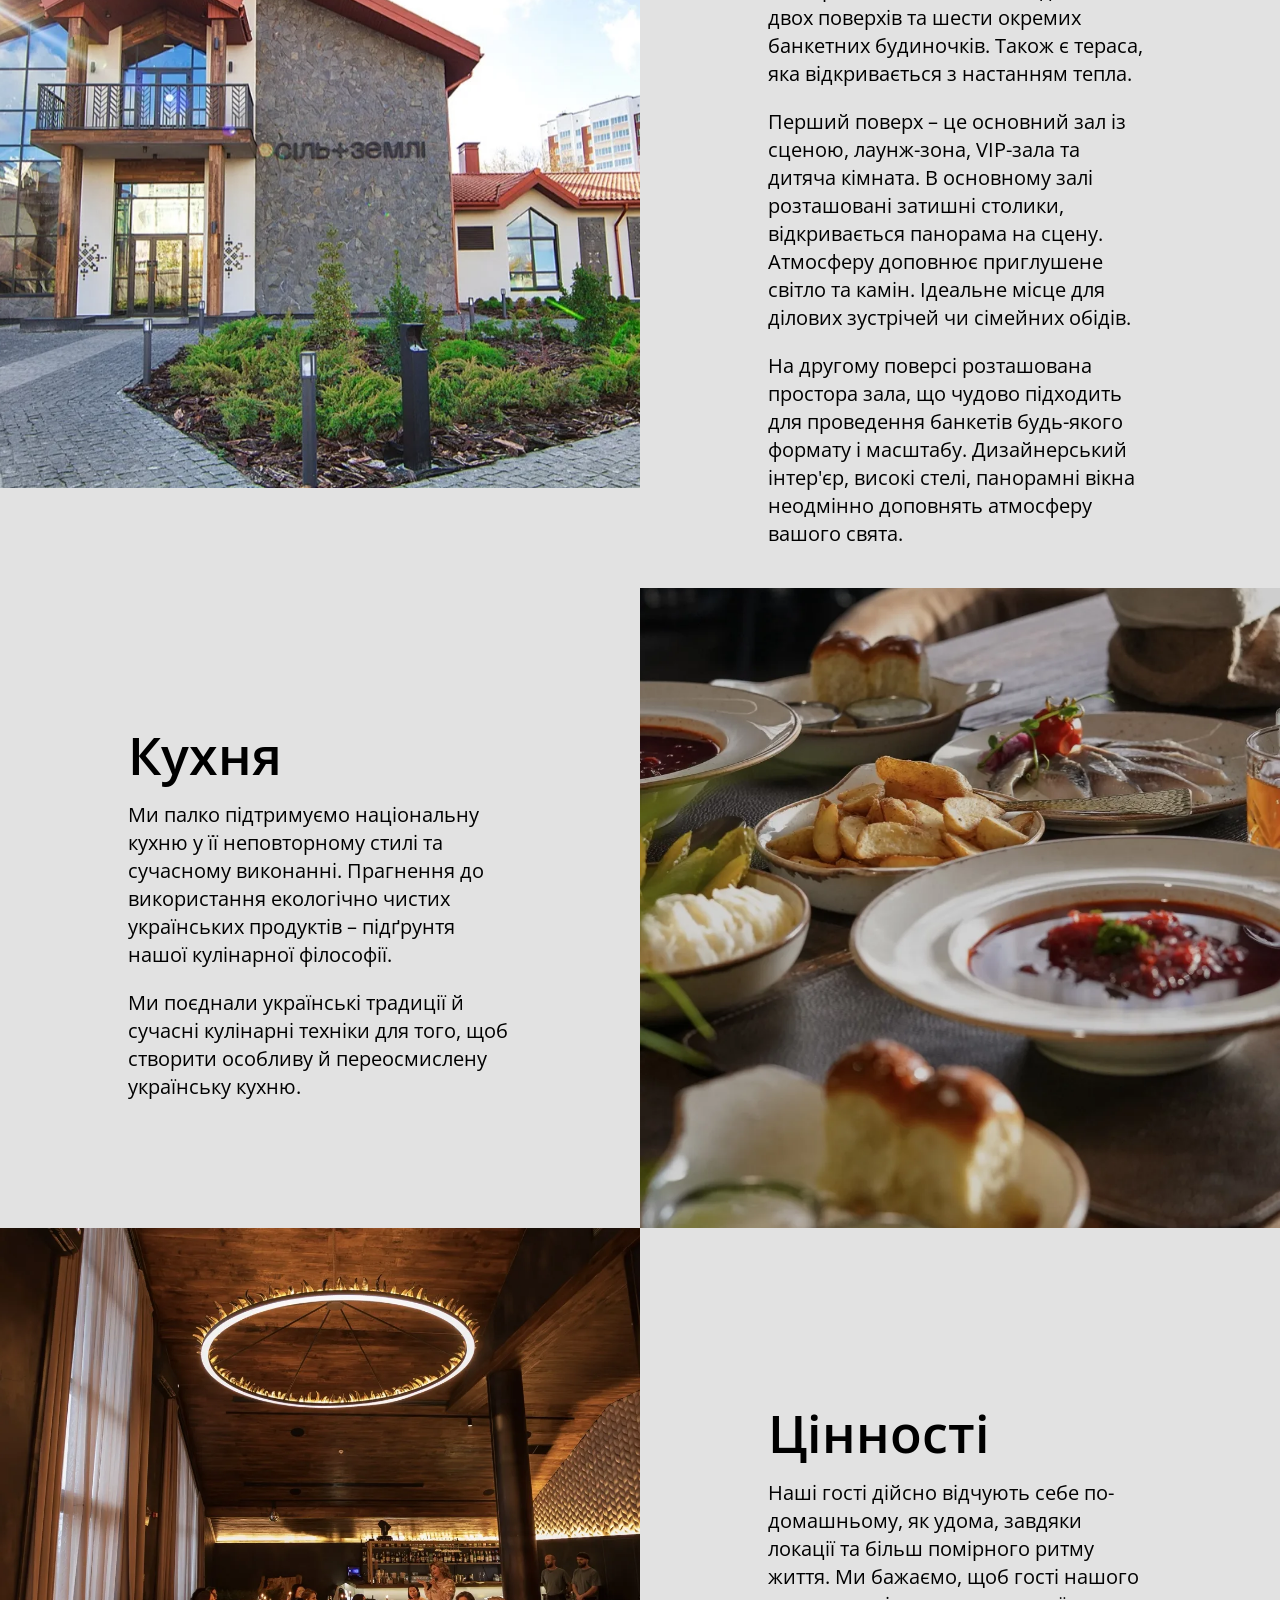
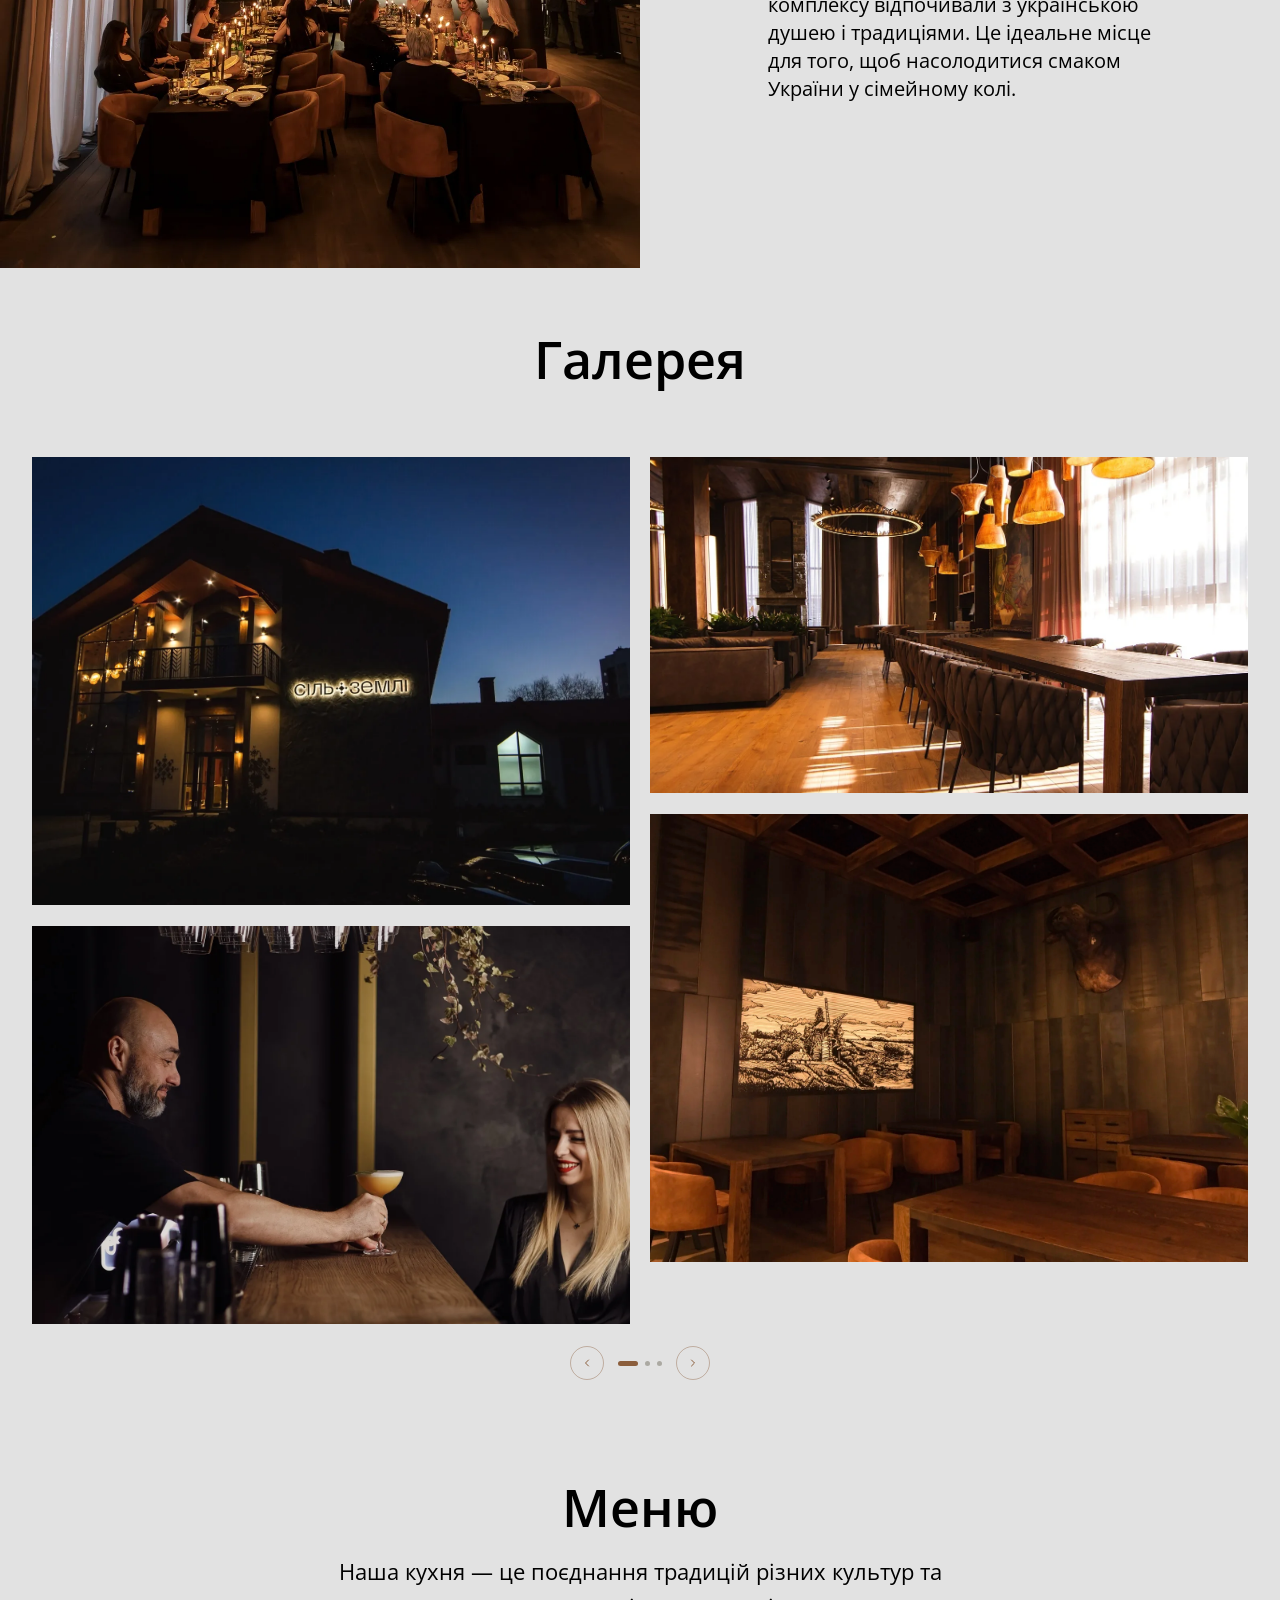
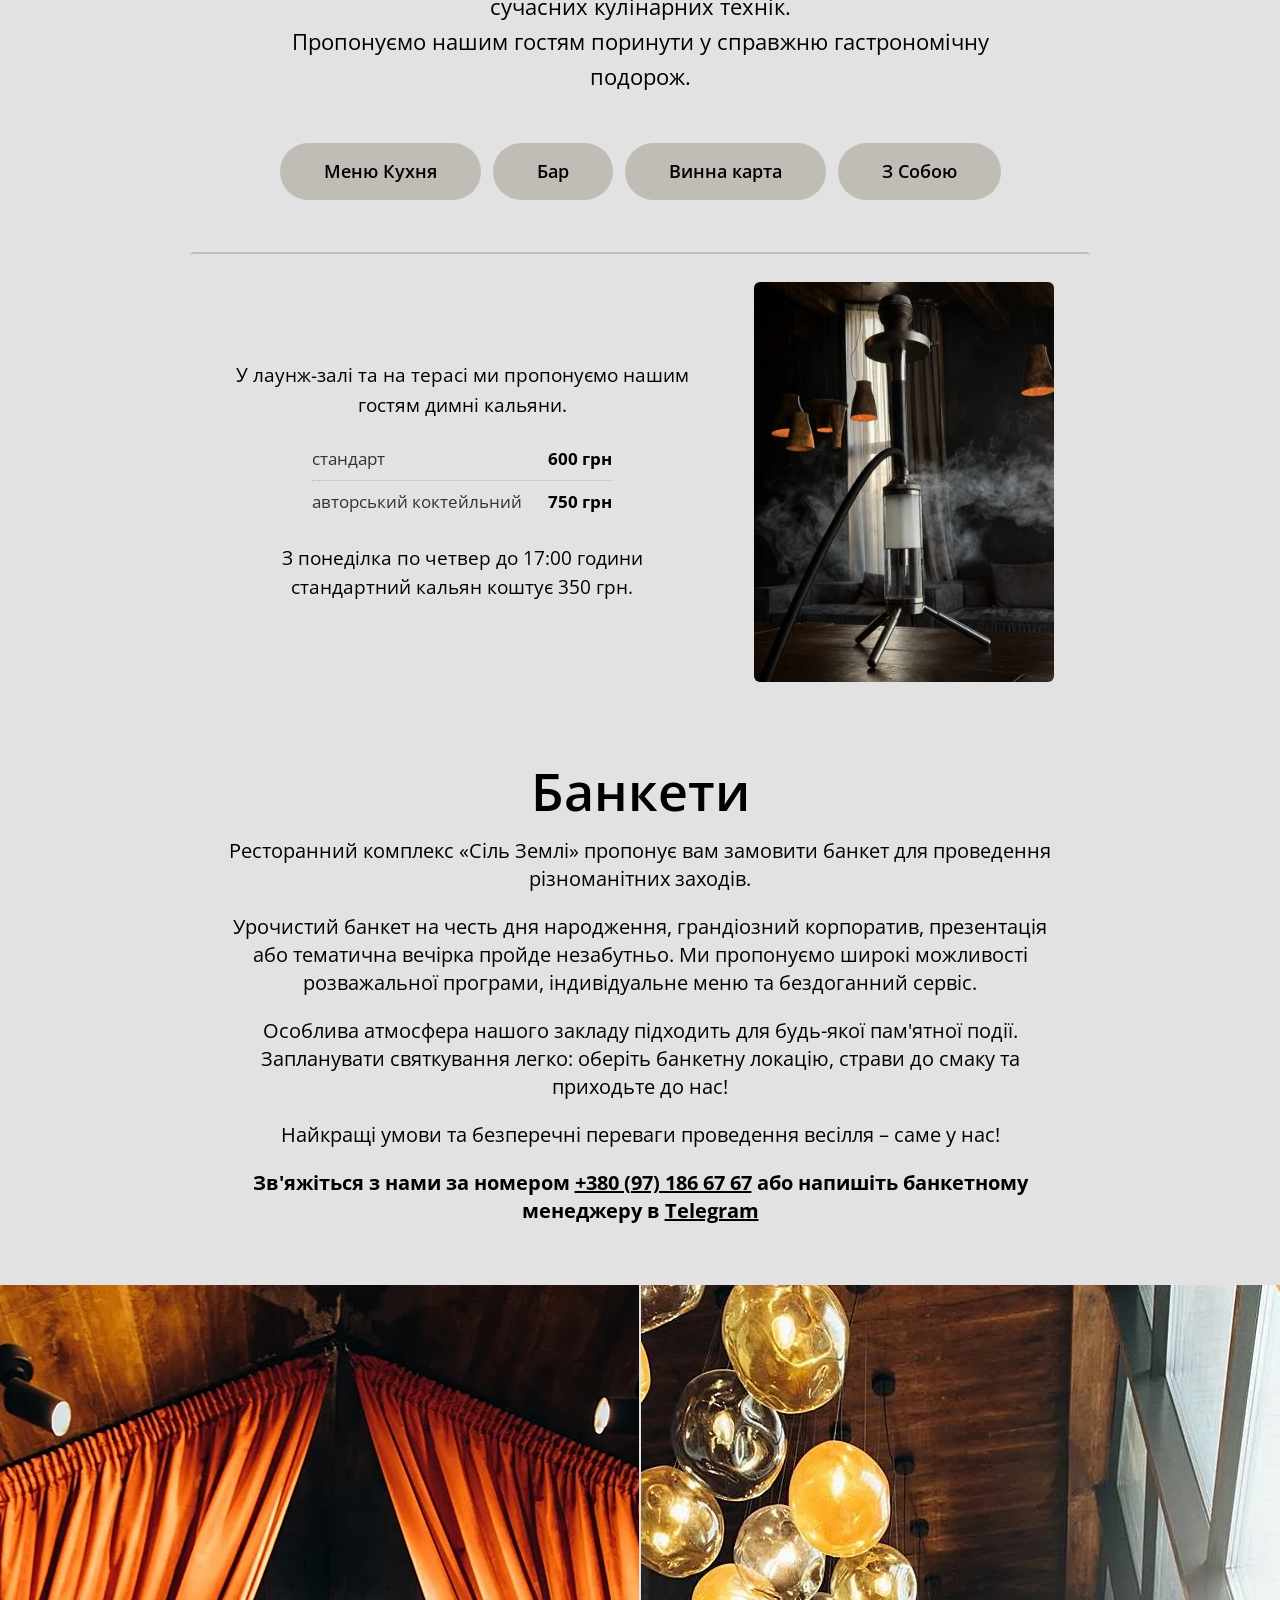
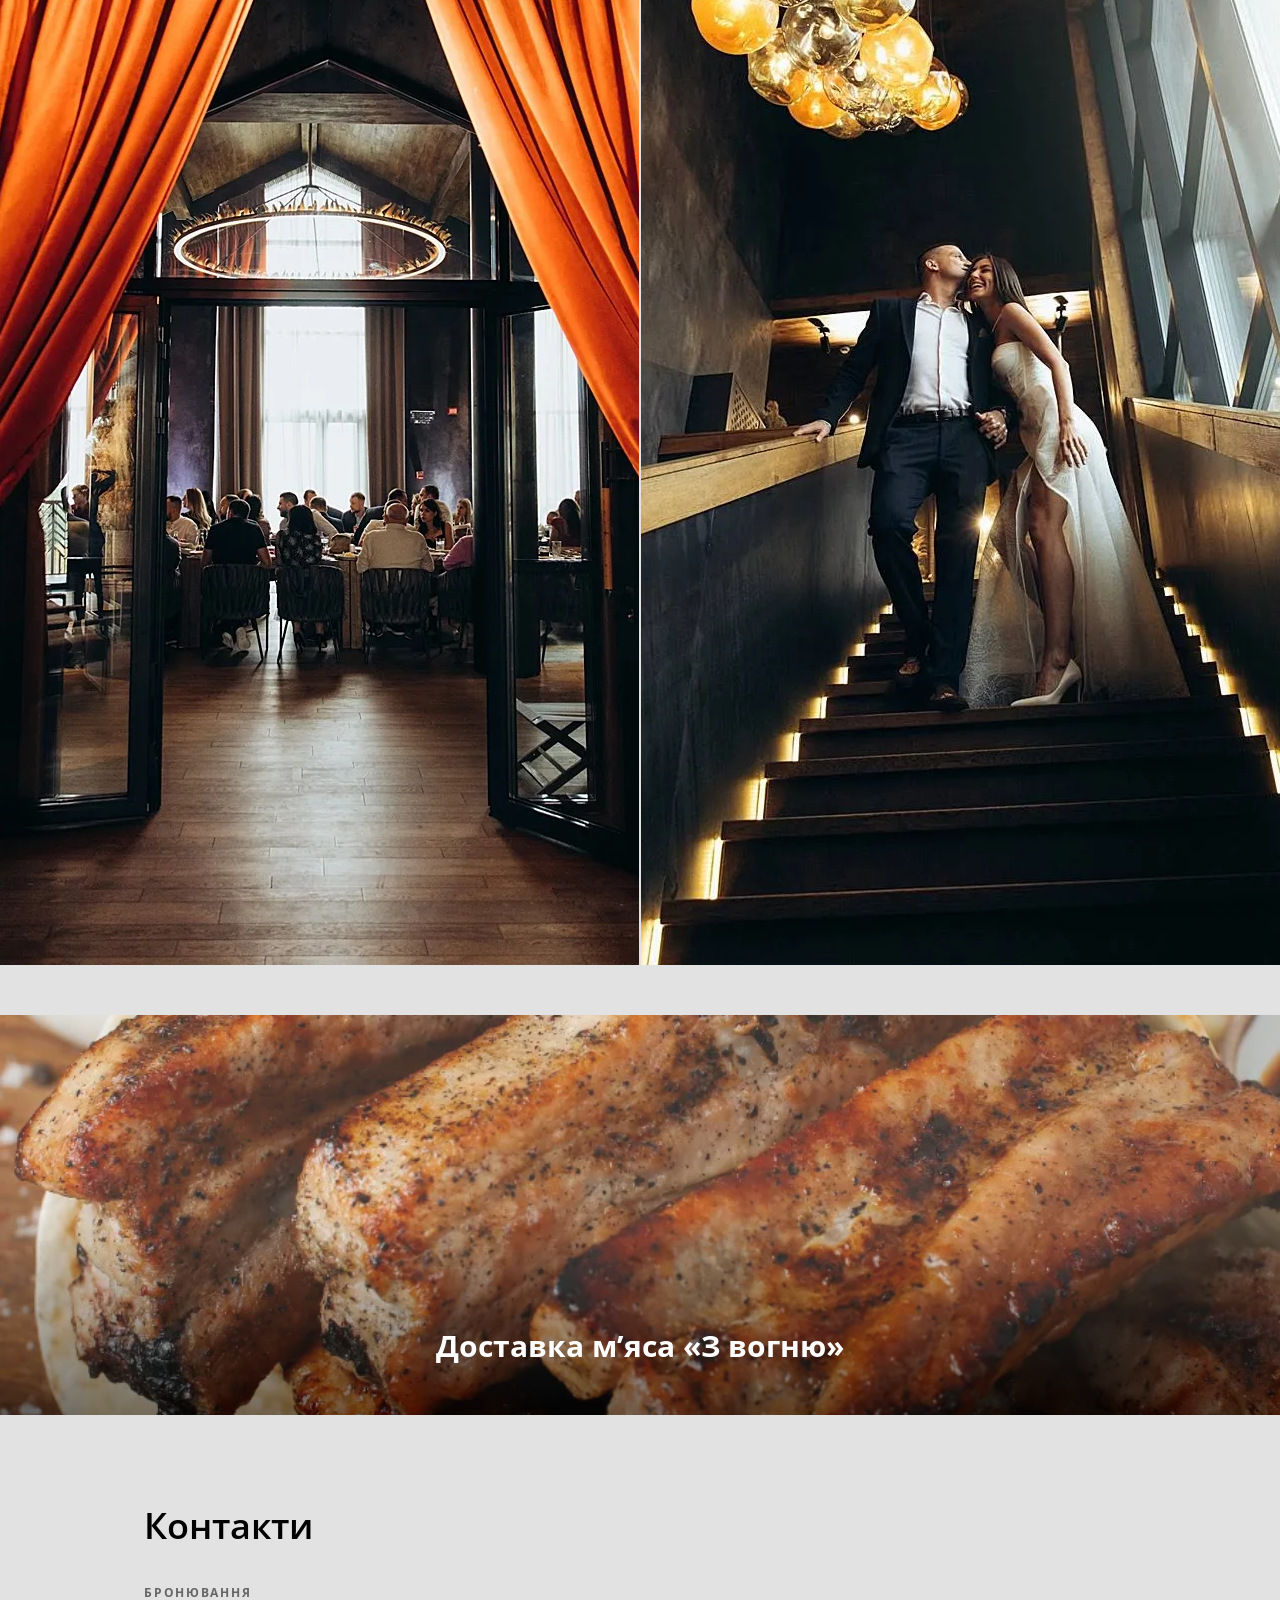
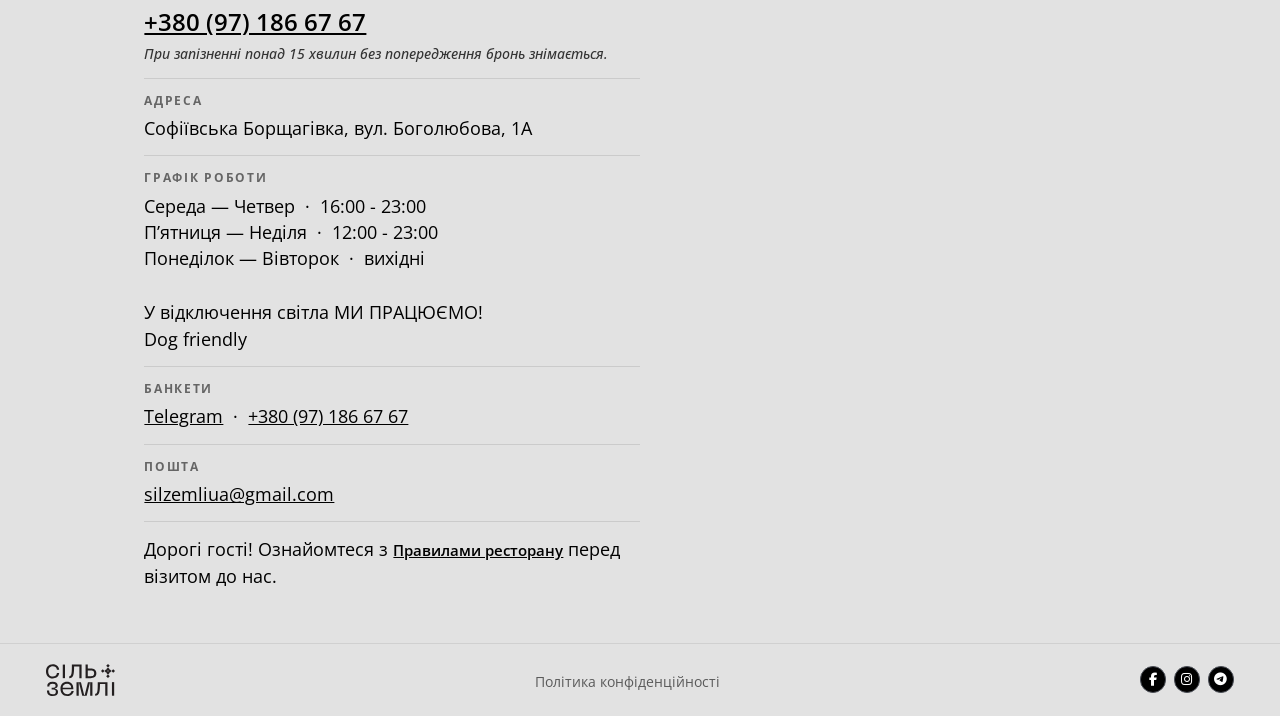
==== commit 7f41568f: "update styling" ====
--- a/src/index.html
+++ b/src/index.html
@@ -80,6 +80,14 @@
       <div class="hero-row">
         <div class="hero-left"></div>
         <div class="hero-right">
+          <div class="contacts-block">
+          <span class="contacts-label">Графік роботи</span>
+          <p>Середа — Четвер &nbsp;·&nbsp; 16:00 - 23:00</p>
+          <p>П’ятниця — Неділя &nbsp;·&nbsp; 12:00 - 23:00</p>
+          <p>Понеділок — Вівторок &nbsp;·&nbsp; вихідні</p>
+          </br>
+          <p>У відключення світла МИ ПРАЦЮЄМО!</p> 
+        </div>
           <p>Софіївська Борщагівка, вул. Боголюбова, 1А</p>
           <p>Тел: <a href="tel:+380971866767">+380 (97) 186 67 67</a></p>
         </div>
@@ -406,6 +414,7 @@
             <p>П’ятниця — Неділя &nbsp;·&nbsp; 12:00 - 23:00</p>
             <p>Понеділок — Вівторок &nbsp;·&nbsp; вихідні</p>
             </br>
+            <p>У відключення світла МИ ПРАЦЮЄМО!</p> 
             <p>Dog friendly</p> 
           </div>
 
--- a/src/styles.css
+++ b/src/styles.css
@@ -440,6 +440,16 @@
 
 .hero-right a:hover {
   color: rgba(255, 255, 255, 0.8);
+}
+
+/* Working hours block inside the hero: light text on dark overlay */
+.hero-right .contacts-block {
+  padding: 0 0 16px;
+}
+
+.hero-right .contacts-label,
+.hero-right .contacts-block p {
+  color: var(--white);
 }
 
 
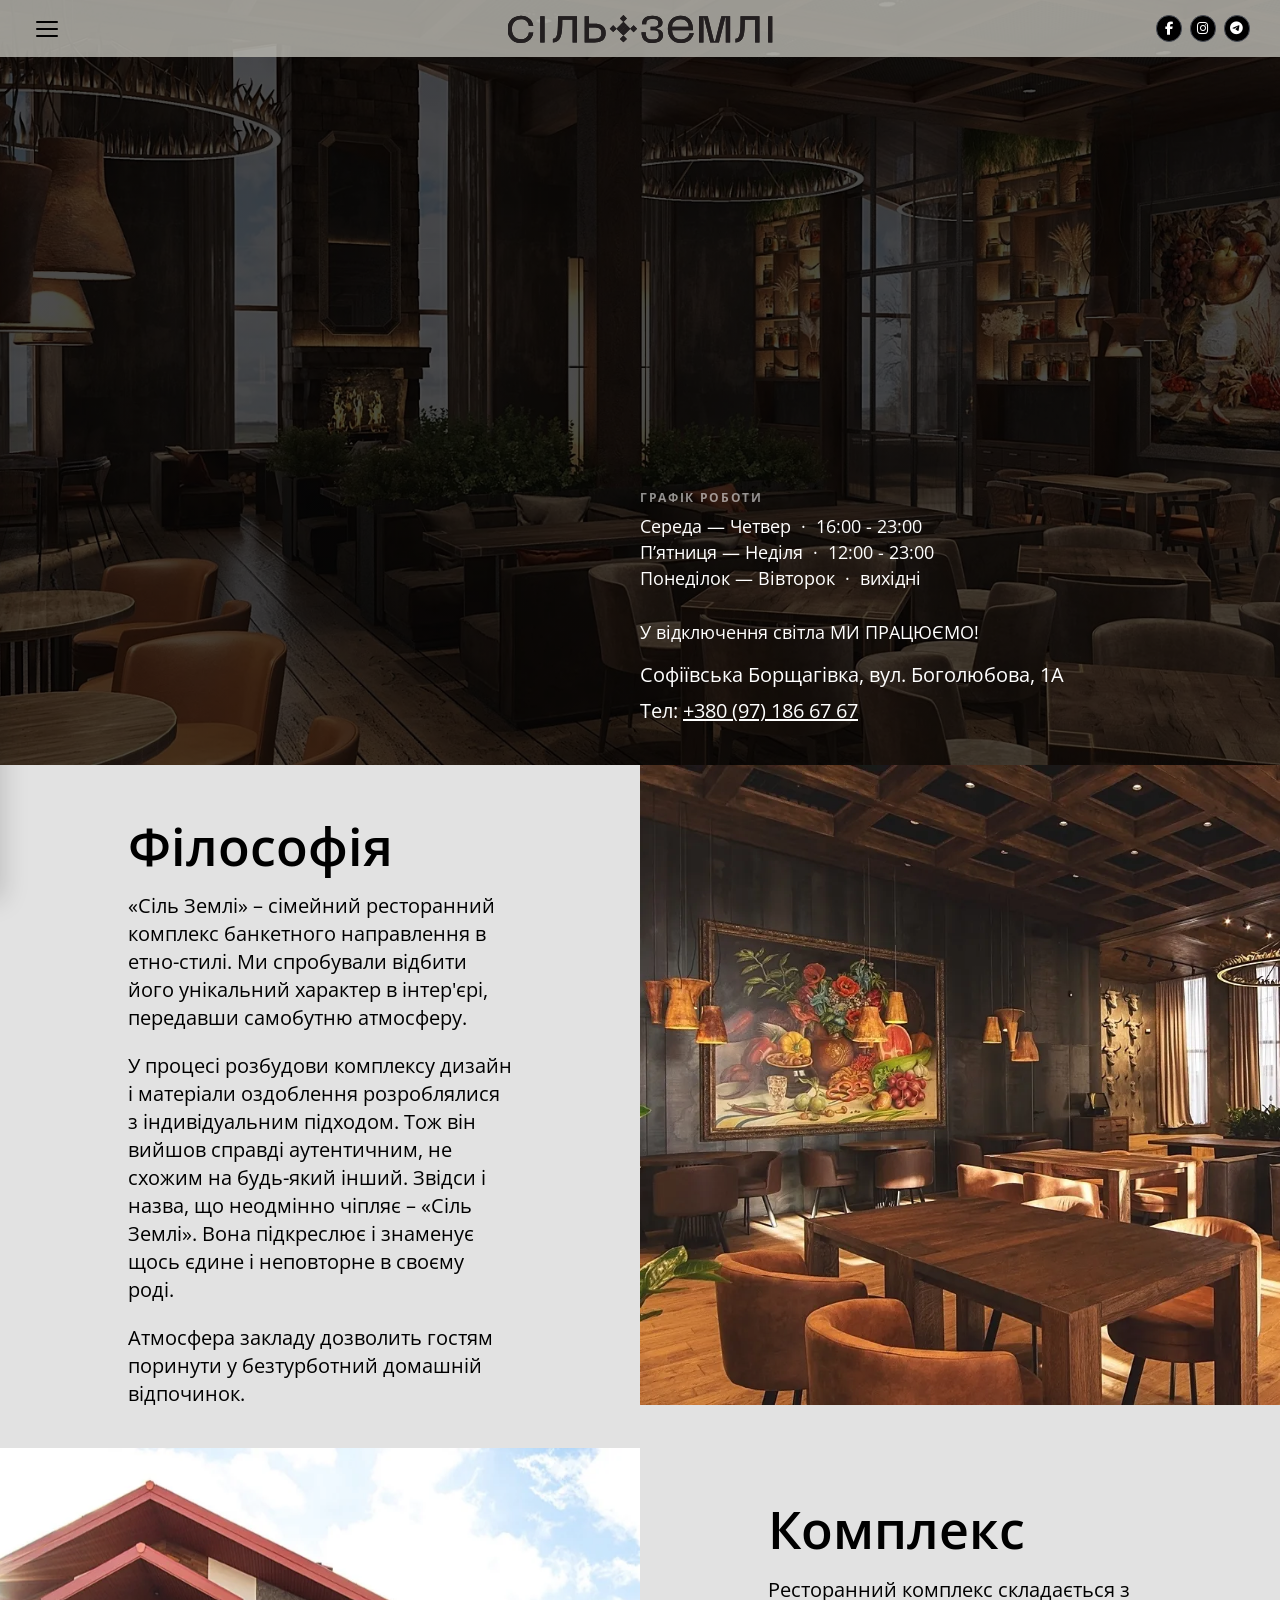
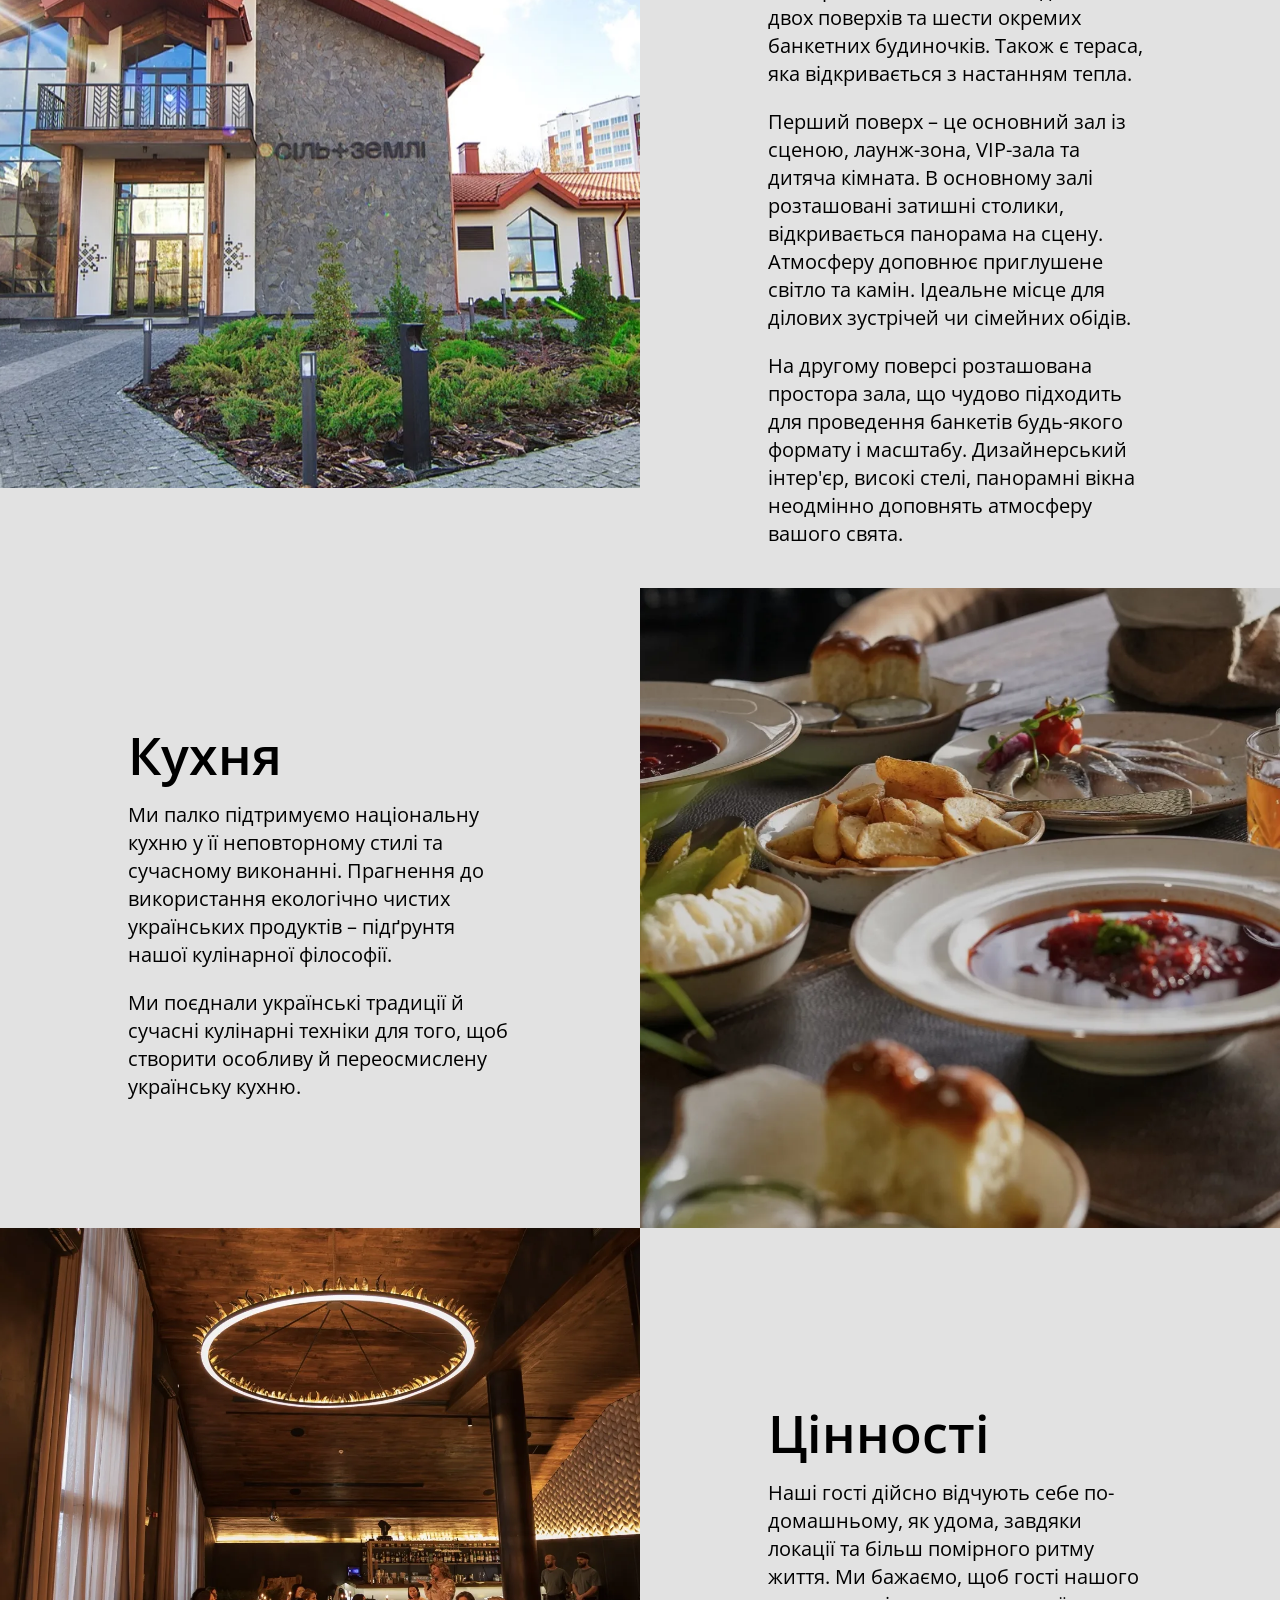
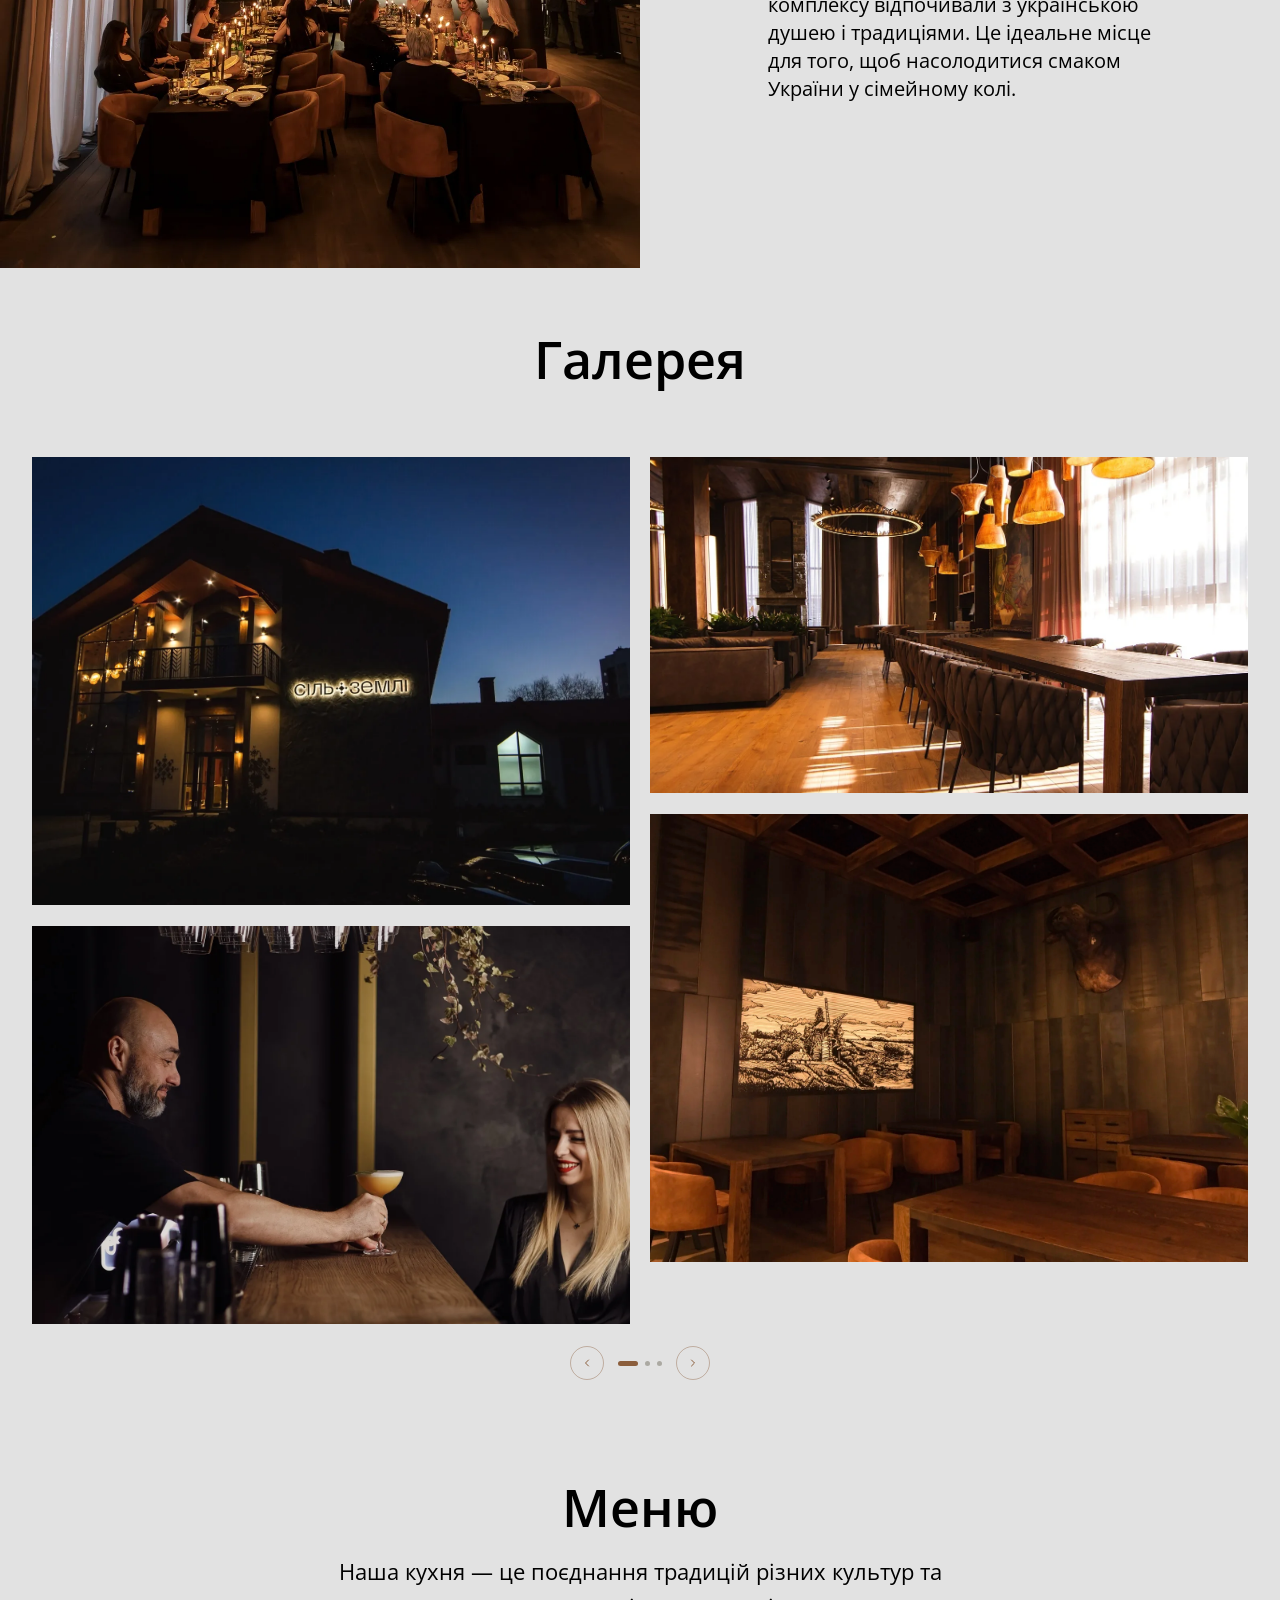
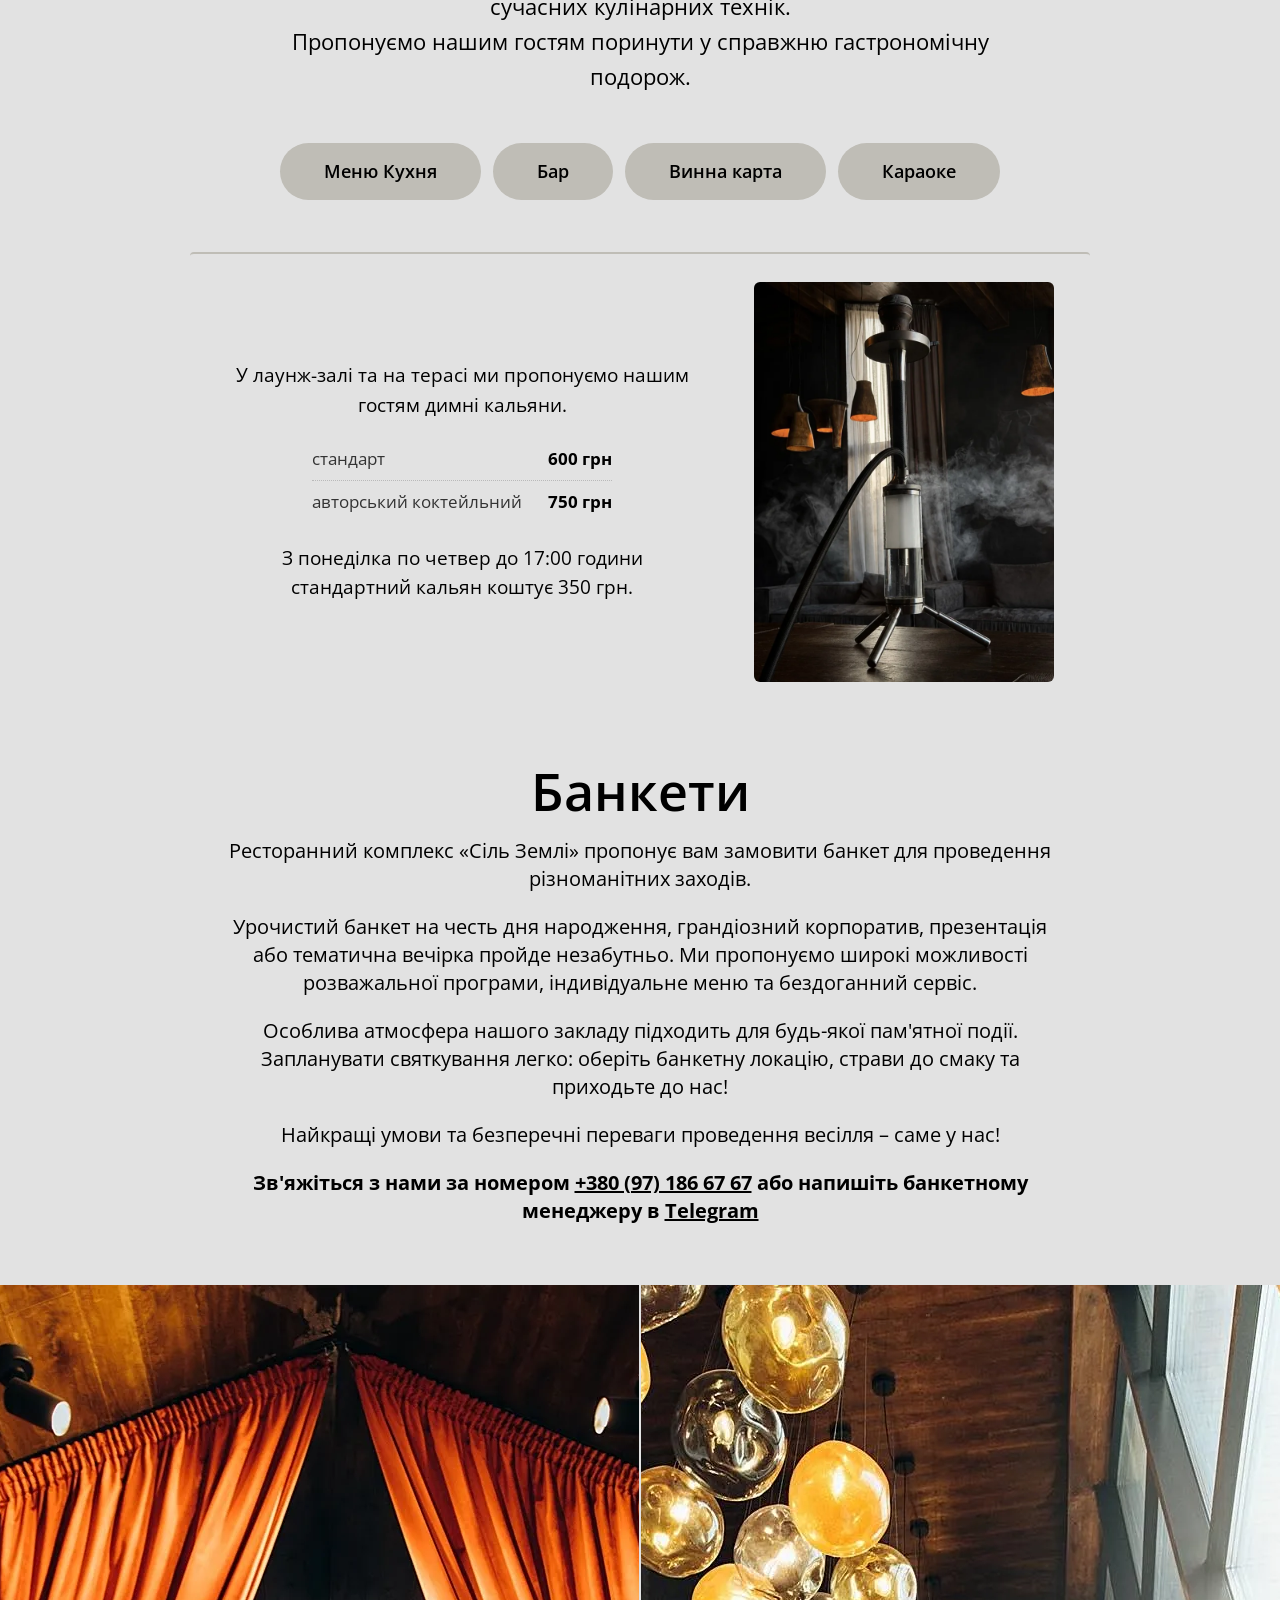
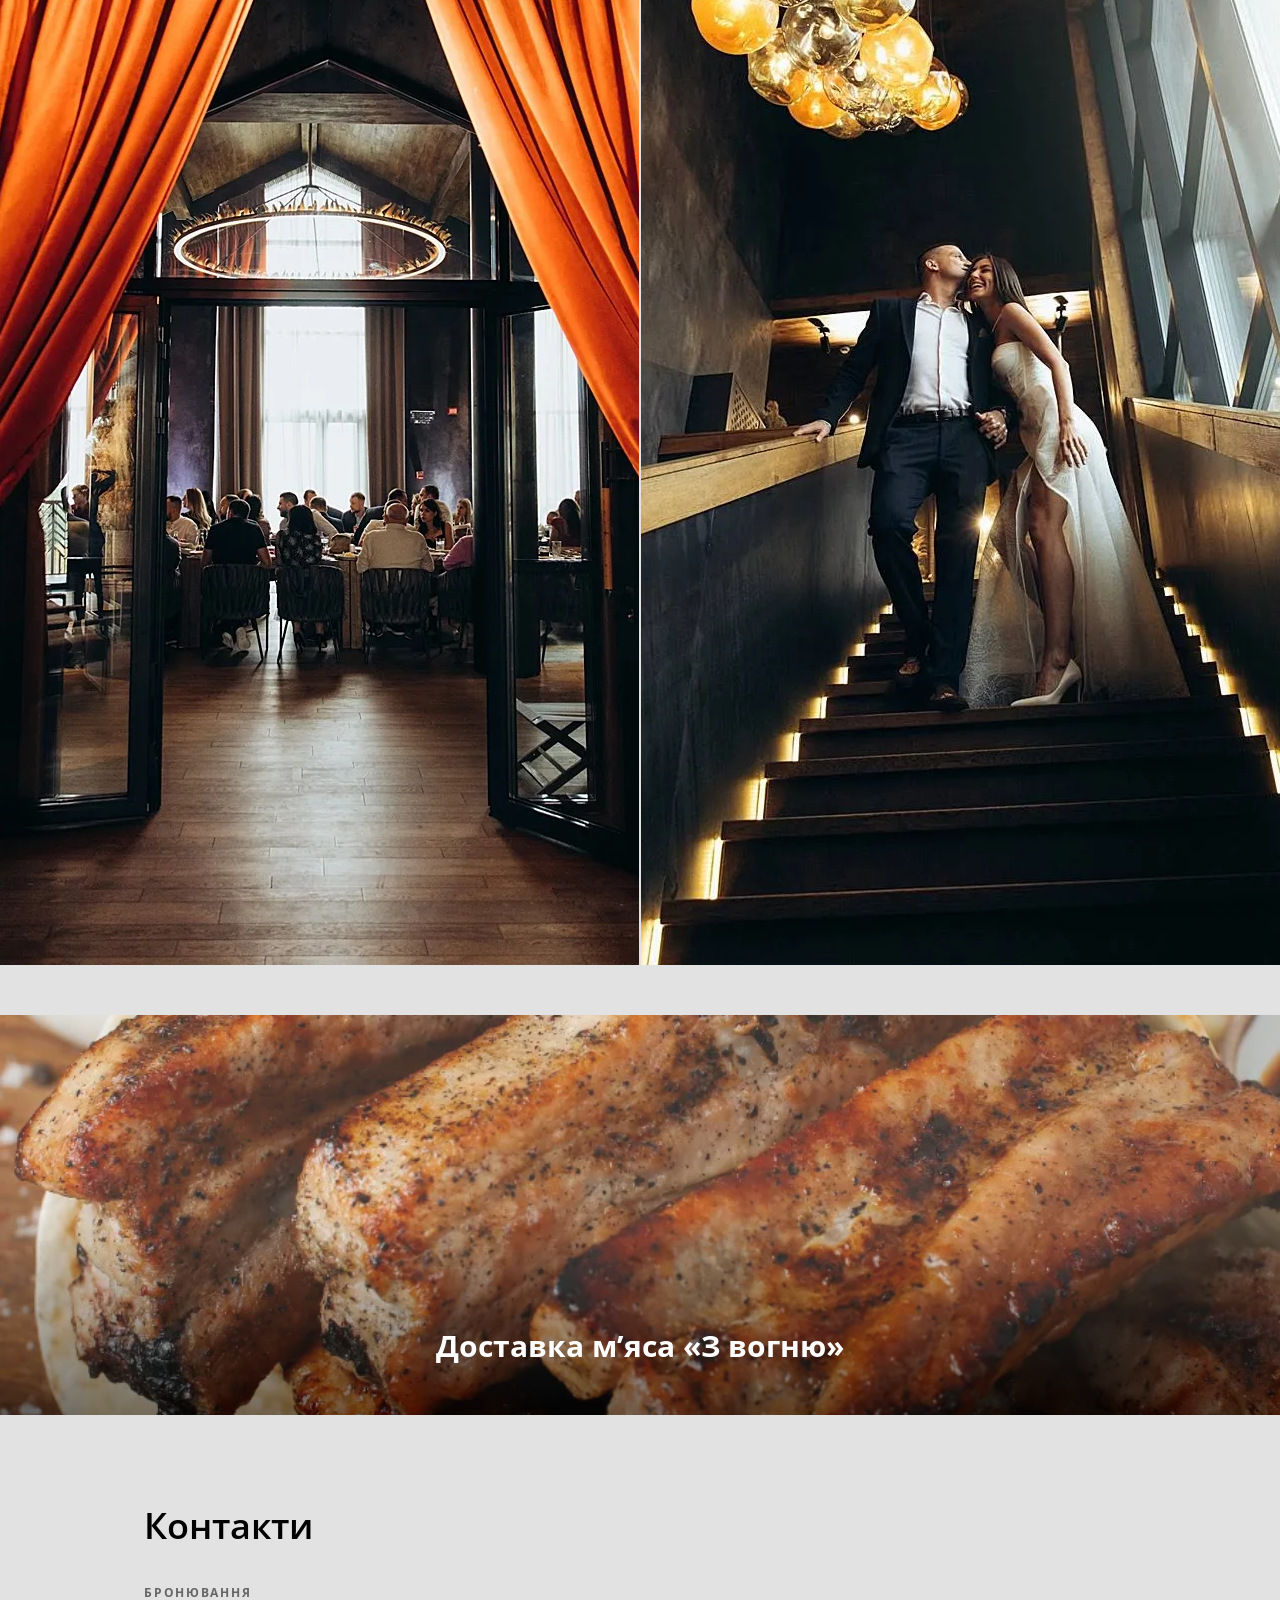
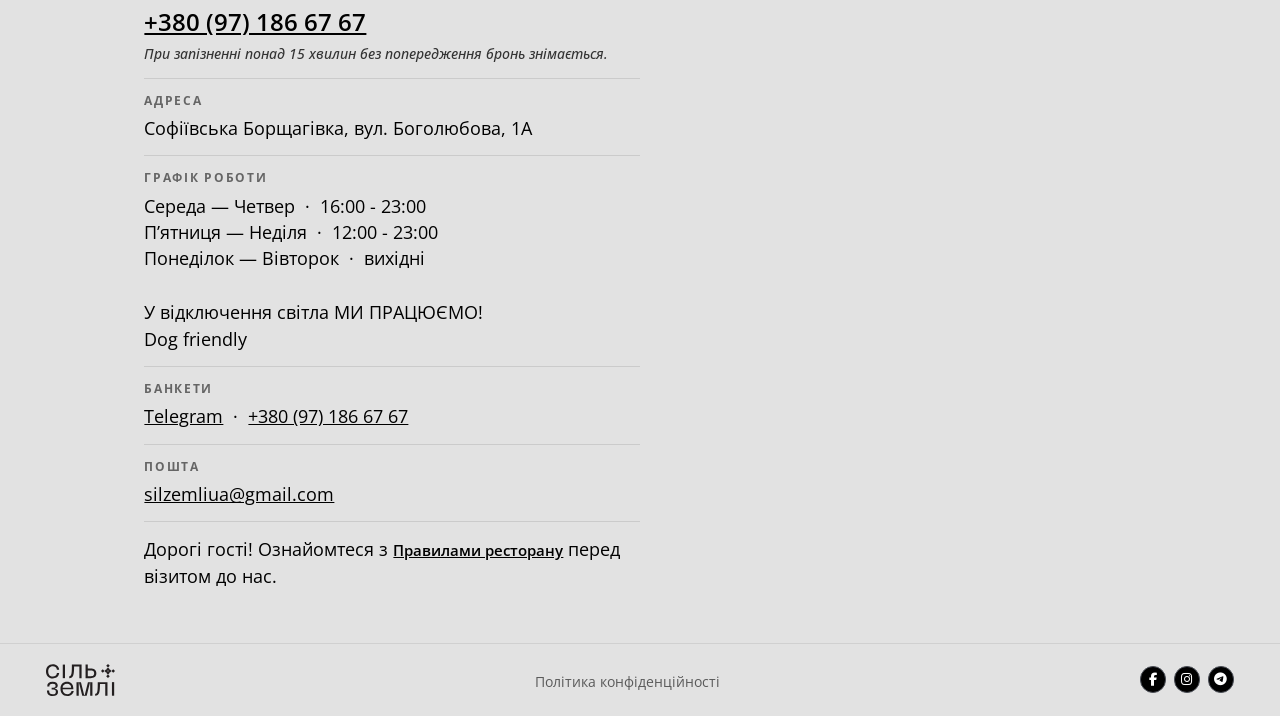
==== commit 85c083f9: "add karaoke functionality" ====
--- a/src/index.html
+++ b/src/index.html
@@ -301,7 +301,7 @@
           <a href="https://silzemli.choiceqr.com/menu/online-menu" target="_blank" rel="noopener noreferrer" class="menu-btn">Меню Кухня</a>
           <a href="https://silzemli.choiceqr.com/menu/online-menu/section:bar-menyu" target="_blank" rel="noopener noreferrer" class="menu-btn">Бар</a>
           <a href="https://silzemli.choiceqr.com/menu/online-menu/section:vinna-karta" target="_blank" rel="noopener noreferrer" class="menu-btn">Винна карта</a>
-          <a href="https://silzemli.choiceqr.com/menu/online-menu/section:menyu-kuhnya/napivfabrikati" target="_blank" rel="noopener noreferrer" class="menu-btn">З Собою</a>
+          <a href="/karaoke/" class="menu-btn">Караоке</a>
         </div>
 
         <div class="hookah-info">
--- a/src/styles.css
+++ b/src/styles.css
@@ -1245,6 +1245,206 @@
 
 
 /* ================================
+   KARAOKE PAGE (/karaoke/)
+   ================================ */
+.karaoke-section {
+  text-align: center;
+  padding: calc(var(--header-h) + 50px) 0 60px;
+  min-height: 80vh;
+}
+
+.karaoke-search {
+  position: relative;
+  max-width: 600px;
+  margin: 0 auto 18px;
+}
+
+.karaoke-search i {
+  position: absolute;
+  left: 22px;
+  top: 50%;
+  transform: translateY(-50%);
+  color: var(--dark);
+  opacity: 0.6;
+  font-size: 16px;
+  pointer-events: none;
+}
+
+.karaoke-search input {
+  -webkit-appearance: none;
+  appearance: none;
+  width: 100%;
+  padding: 15px 24px 15px 52px;
+  background: var(--white);
+  color: var(--black);
+  font-family: var(--font);
+  font-size: 18px;
+  border: 2px solid var(--warm-gray);
+  border-radius: 50px;
+  outline: none;
+  transition: border-color 0.2s;
+}
+
+.karaoke-search input:focus {
+  border-color: var(--warm-gray-dk);
+}
+
+.karaoke-count {
+  font-size: 16px;
+  color: var(--dark);
+  margin-bottom: 24px;
+}
+
+.karaoke-list {
+  max-width: 800px;
+  margin: 0 auto;
+  text-align: left;
+}
+
+.karaoke-item {
+  display: flex;
+  align-items: baseline;
+  justify-content: space-between;
+  gap: 16px;
+  padding: 12px 4px;
+  border-bottom: 1px dotted rgba(0, 0, 0, 0.18);
+}
+
+.karaoke-song {
+  min-width: 0;
+}
+
+.karaoke-title {
+  display: block;
+  font-size: 18px;
+  font-weight: 600;
+  line-height: 1.3;
+  overflow-wrap: anywhere;
+}
+
+.karaoke-artist {
+  display: block;
+  font-size: 16px;
+  color: var(--dark);
+  line-height: 1.3;
+  overflow-wrap: anywhere;
+}
+
+.karaoke-code {
+  flex-shrink: 0;
+  font-size: 14px;
+  color: var(--dark);
+  opacity: 0.75;
+  font-variant-numeric: tabular-nums;
+  white-space: nowrap;
+}
+
+.karaoke-pager {
+  display: flex;
+  justify-content: center;
+  align-items: center;
+  flex-wrap: wrap;
+  gap: 6px;
+  margin-top: 28px;
+}
+
+.karaoke-pager[hidden] {
+  display: none;
+}
+
+.karaoke-page {
+  min-width: 42px;
+  height: 42px;
+  padding: 0 12px;
+  border: 0;
+  border-radius: 21px;
+  background: var(--warm-gray);
+  color: var(--black);
+  font: inherit;
+  font-weight: 600;
+  cursor: pointer;
+  transition: background 0.2s;
+}
+
+.karaoke-page:hover:not(:disabled) {
+  background: var(--warm-gray-dk);
+}
+
+.karaoke-page.current {
+  background: var(--black);
+  color: var(--white);
+}
+
+.karaoke-page:disabled {
+  opacity: 0.4;
+  cursor: default;
+}
+
+.karaoke-page-gap {
+  padding: 0 4px;
+  color: var(--dark);
+}
+
+.karaoke-back {
+  margin-top: 48px;
+}
+
+.karaoke-app {
+  margin-top: 48px;
+  padding: 28px 24px;
+  background: var(--warm-gray);
+  border-radius: 20px;
+  text-align: center;
+}
+
+.karaoke-app-title {
+  margin: 0 0 8px;
+  font-size: 22px;
+  font-weight: 700;
+  color: var(--black);
+}
+
+.karaoke-app-text {
+  margin: 0 auto 20px;
+  max-width: 460px;
+  color: var(--dark);
+}
+
+.karaoke-app-btns {
+  display: flex;
+  justify-content: center;
+  gap: 12px;
+  flex-wrap: wrap;
+}
+
+.karaoke-store {
+  display: inline-flex;
+  align-items: center;
+  gap: 12px;
+  min-width: 180px;
+  padding: 10px 22px;
+  background: var(--black);
+  color: var(--white);
+  text-decoration: none;
+  border-radius: 14px;
+  text-align: left;
+  font-weight: 600;
+  white-space: nowrap;
+  transition: transform 0.15s, background 0.2s;
+}
+
+.karaoke-store i {
+  font-size: 28px;
+}
+
+.karaoke-store:hover {
+  background: var(--dark);
+  color: var(--white);
+  transform: translateY(-1px);
+}
+
+
+/* ================================
    RESPONSIVE — TABLET (≤ 1024px)
    ================================ */
 @media (max-width: 1024px) {
@@ -1391,6 +1591,42 @@
     margin: 0 auto;
   }
 
+  /* Karaoke page */
+  .karaoke-store {
+    width: 100%;
+    justify-content: center;
+  }
+
+  .karaoke-section {
+    padding: calc(var(--header-h) + 30px) 0 40px;
+  }
+
+  .karaoke-search input {
+    font-size: 16px; /* ≥16px prevents iOS zoom on focus */
+    padding: 13px 20px 13px 46px;
+  }
+
+  .karaoke-search i {
+    left: 19px;
+    font-size: 15px;
+  }
+
+  .karaoke-count {
+    font-size: 14px;
+  }
+
+  .karaoke-title {
+    font-size: 16px;
+  }
+
+  .karaoke-artist {
+    font-size: 14px;
+  }
+
+  .karaoke-code {
+    font-size: 13px;
+  }
+
   /* Banquet */
   .banquet-lead {
     font-size: clamp(16px, 5vw, 20px);
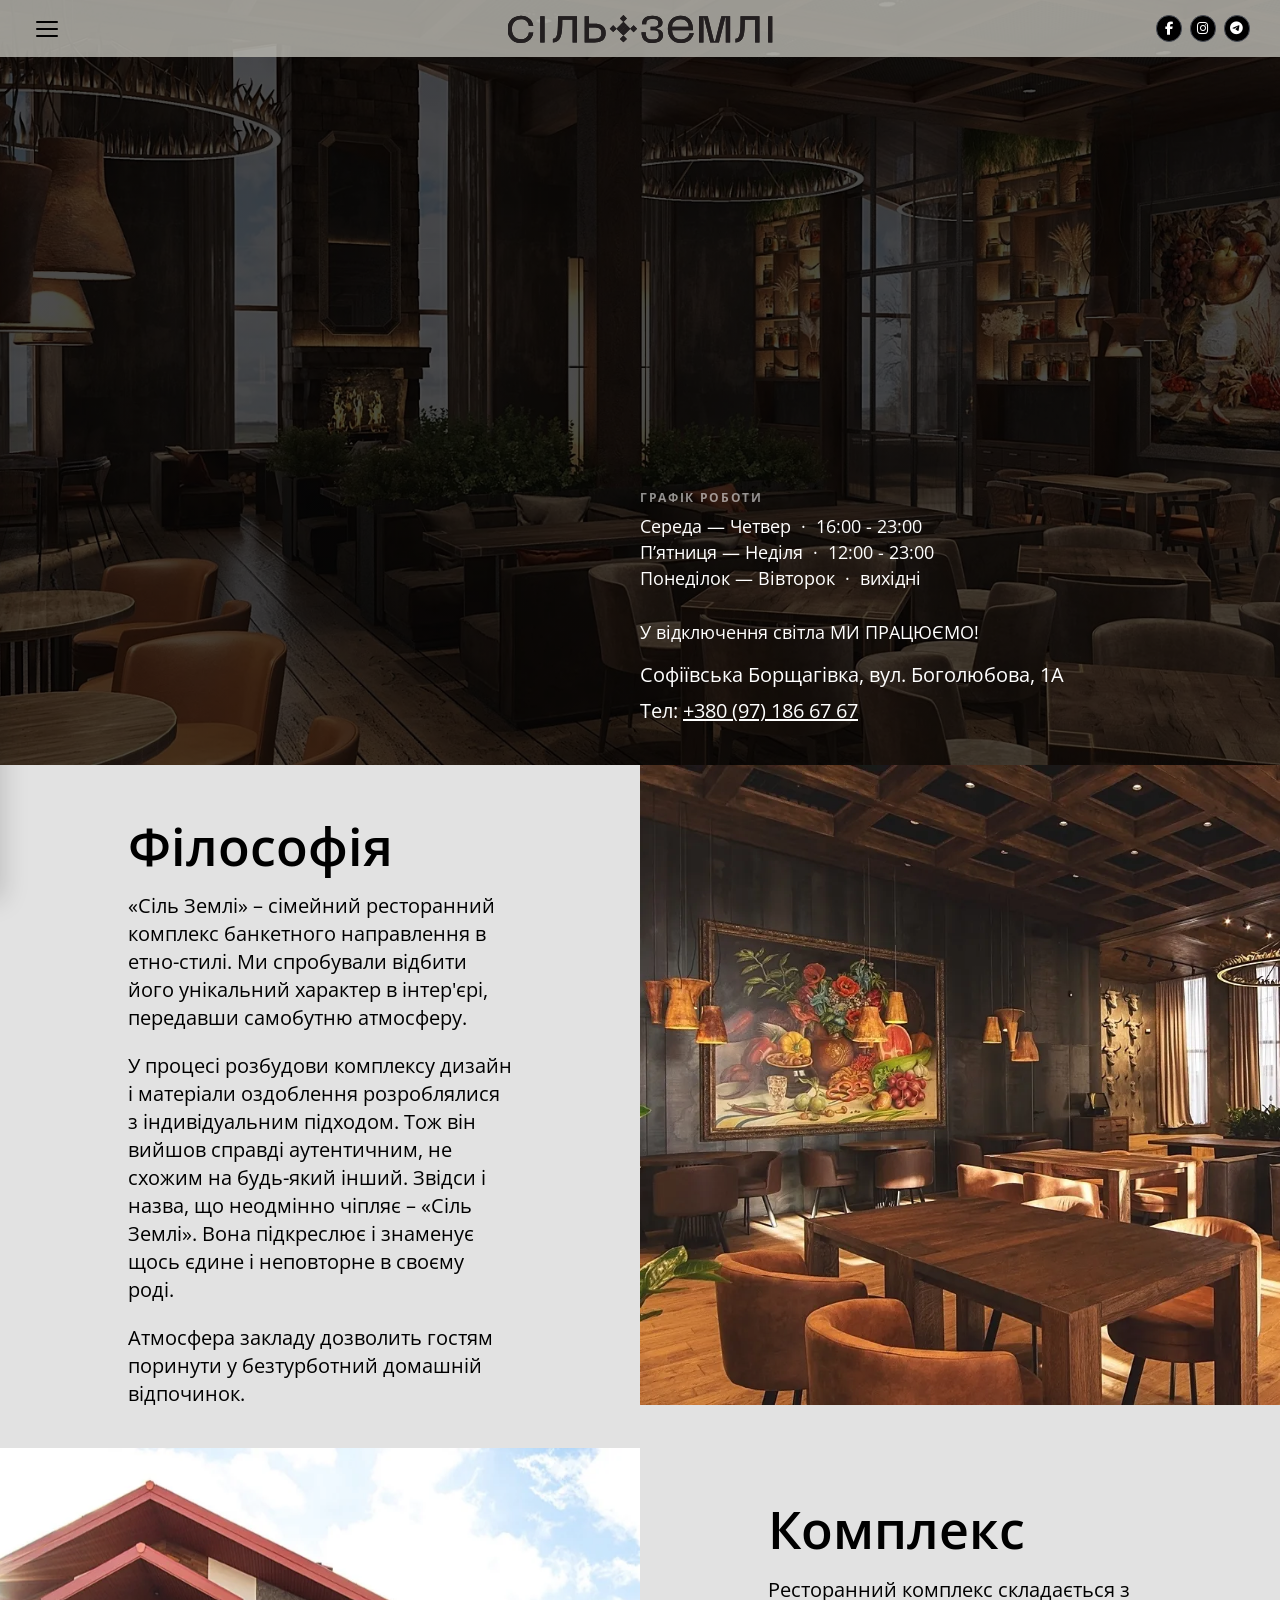
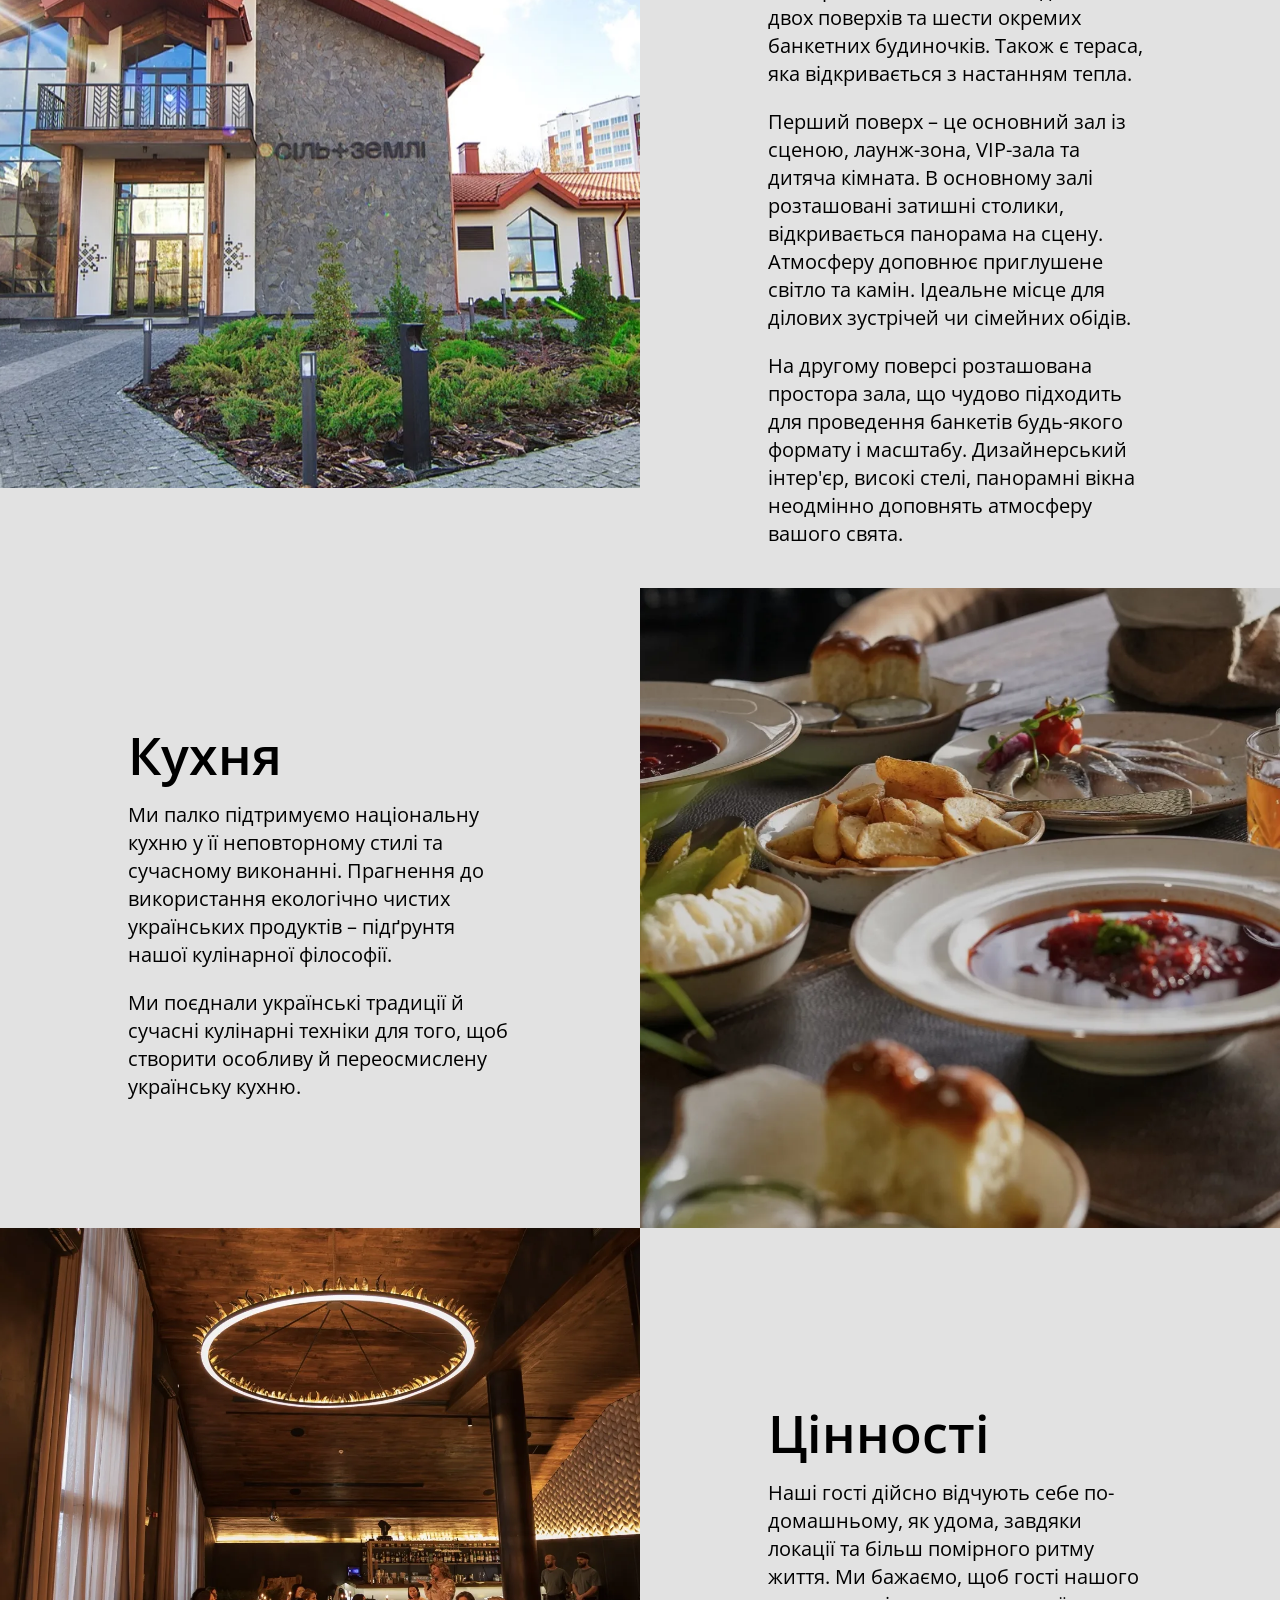
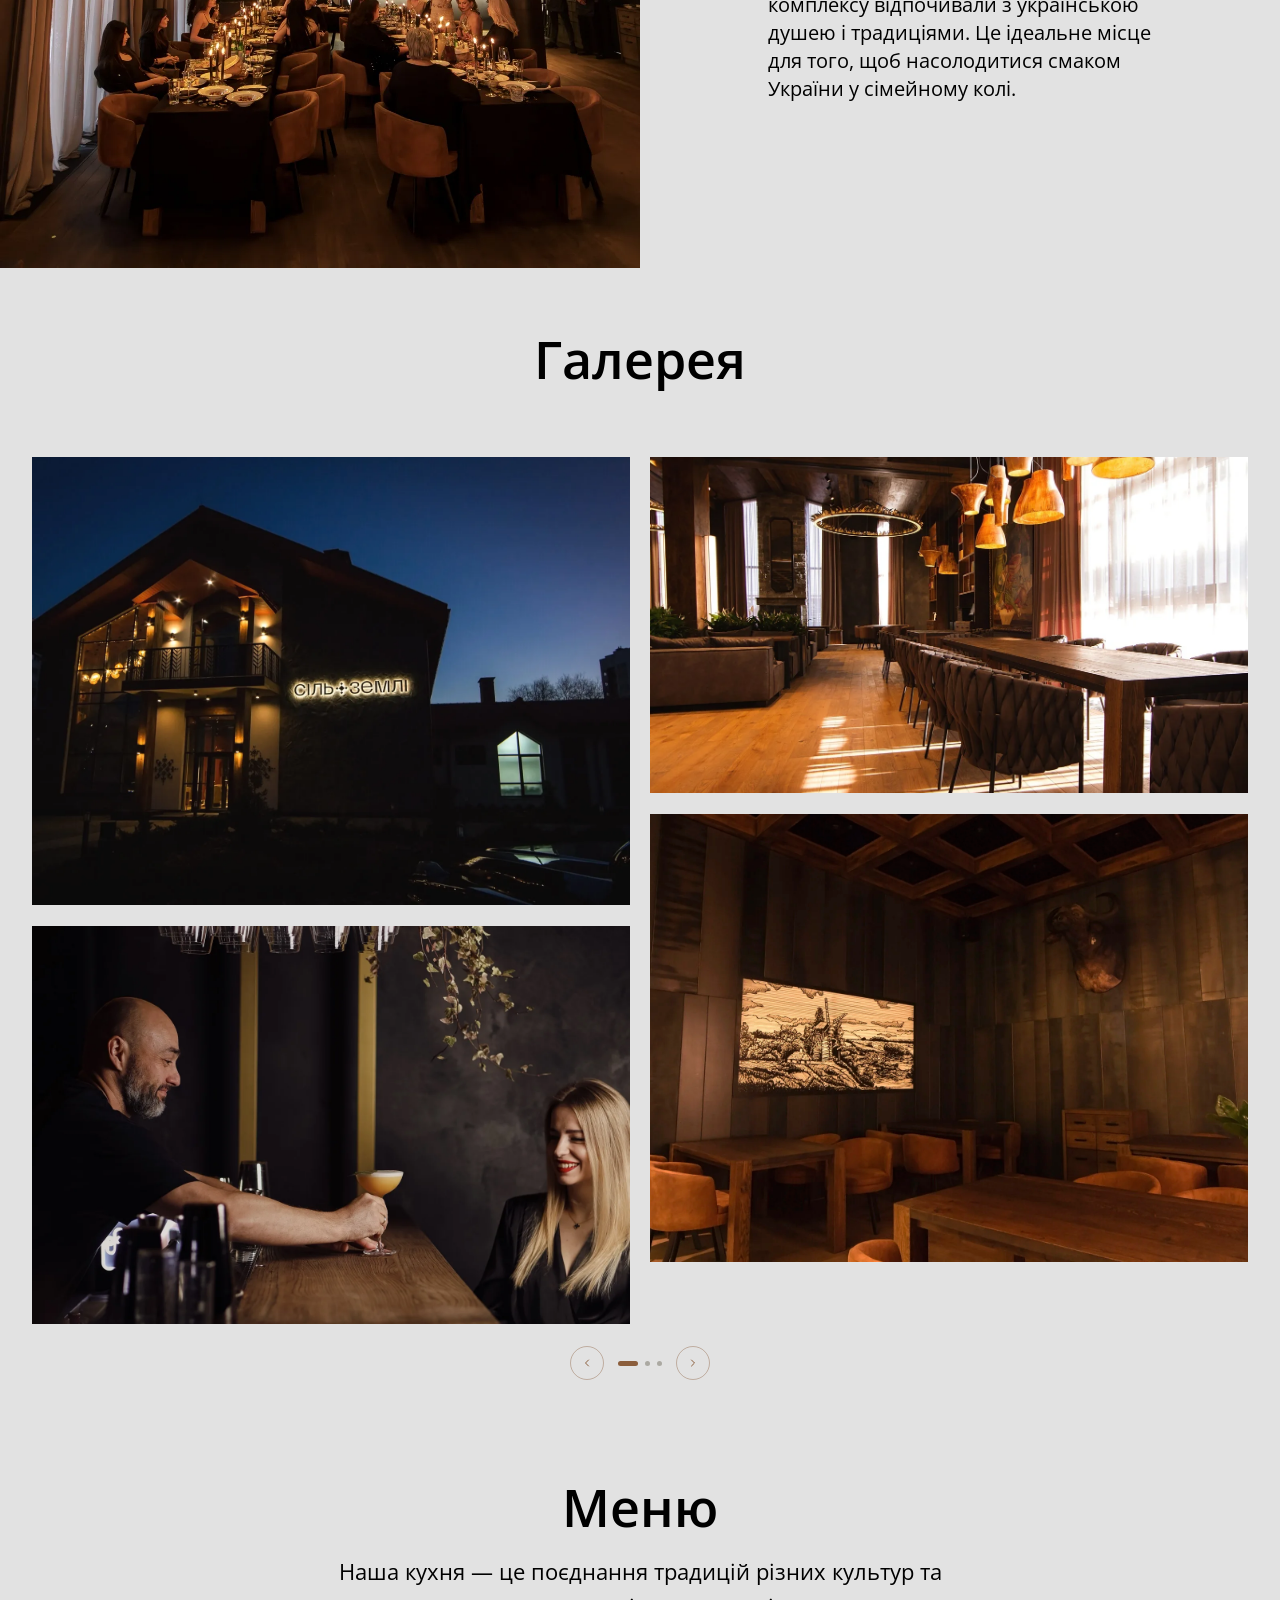
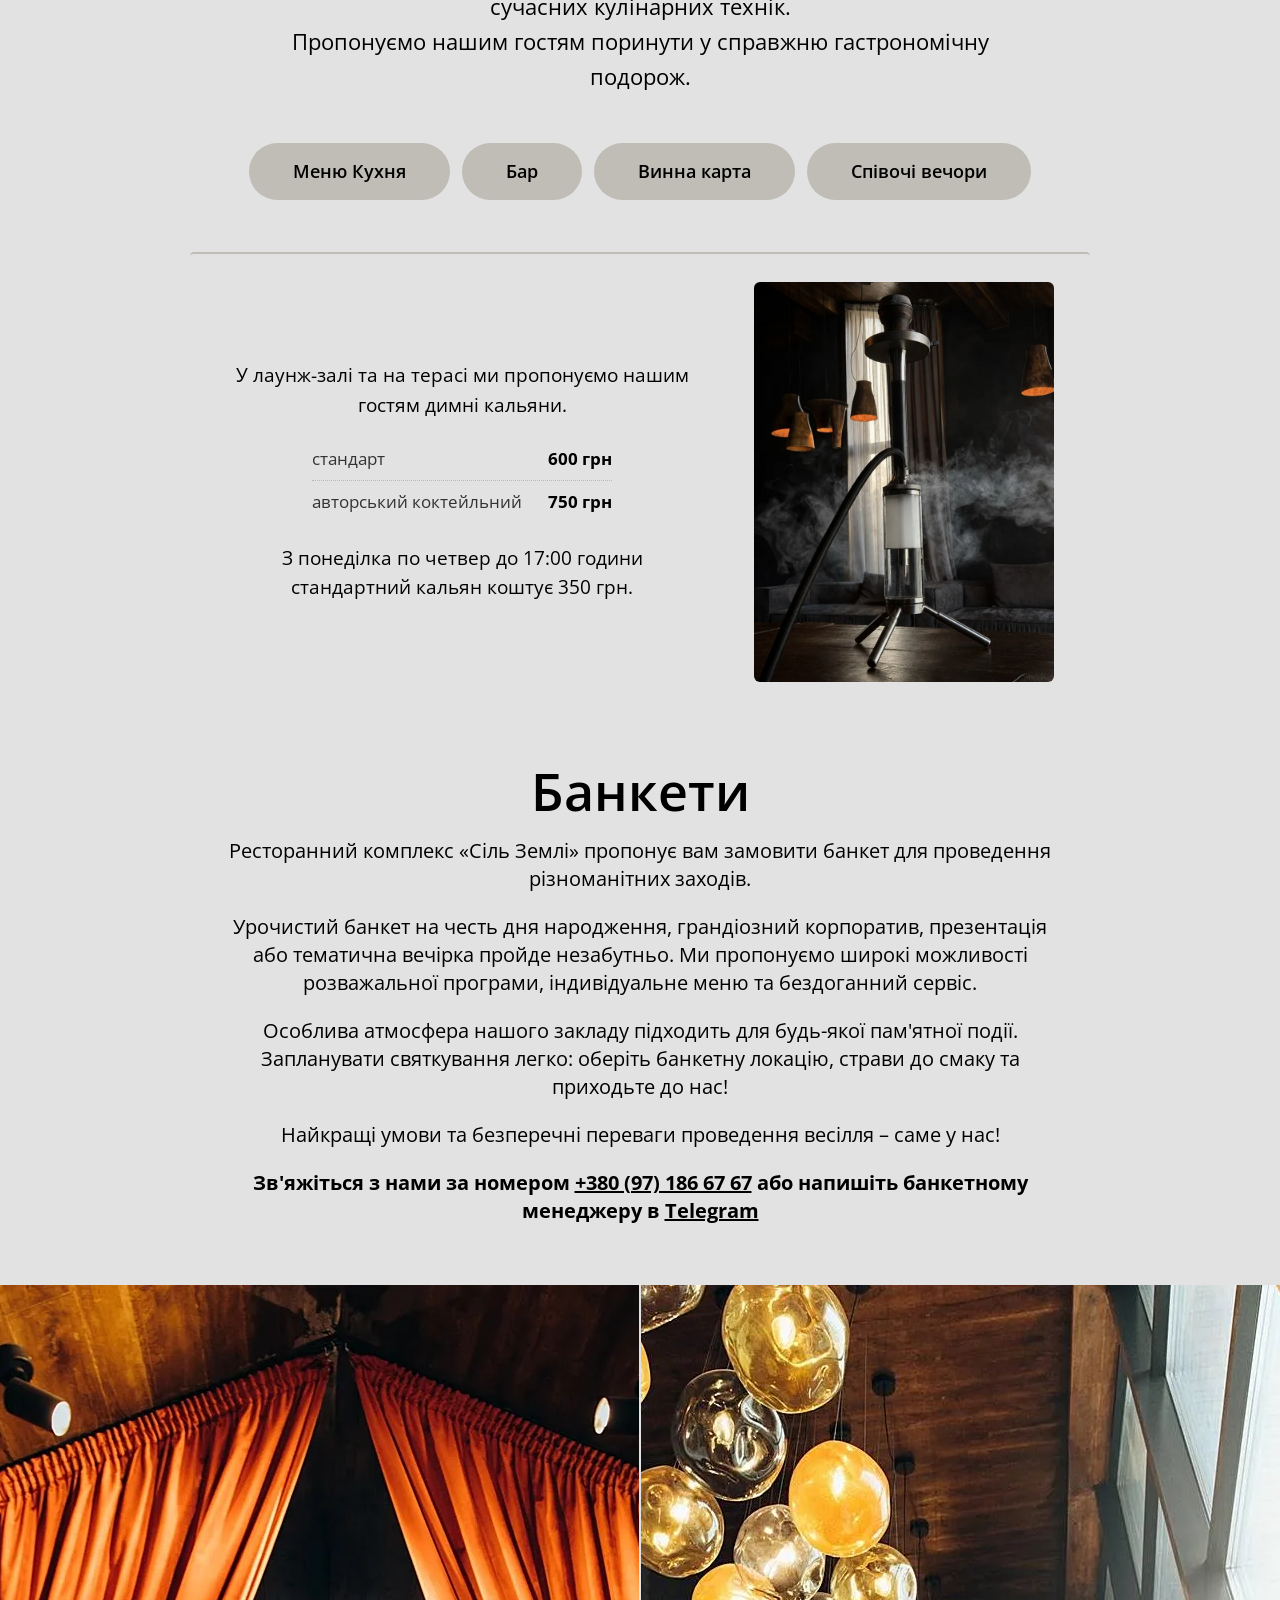
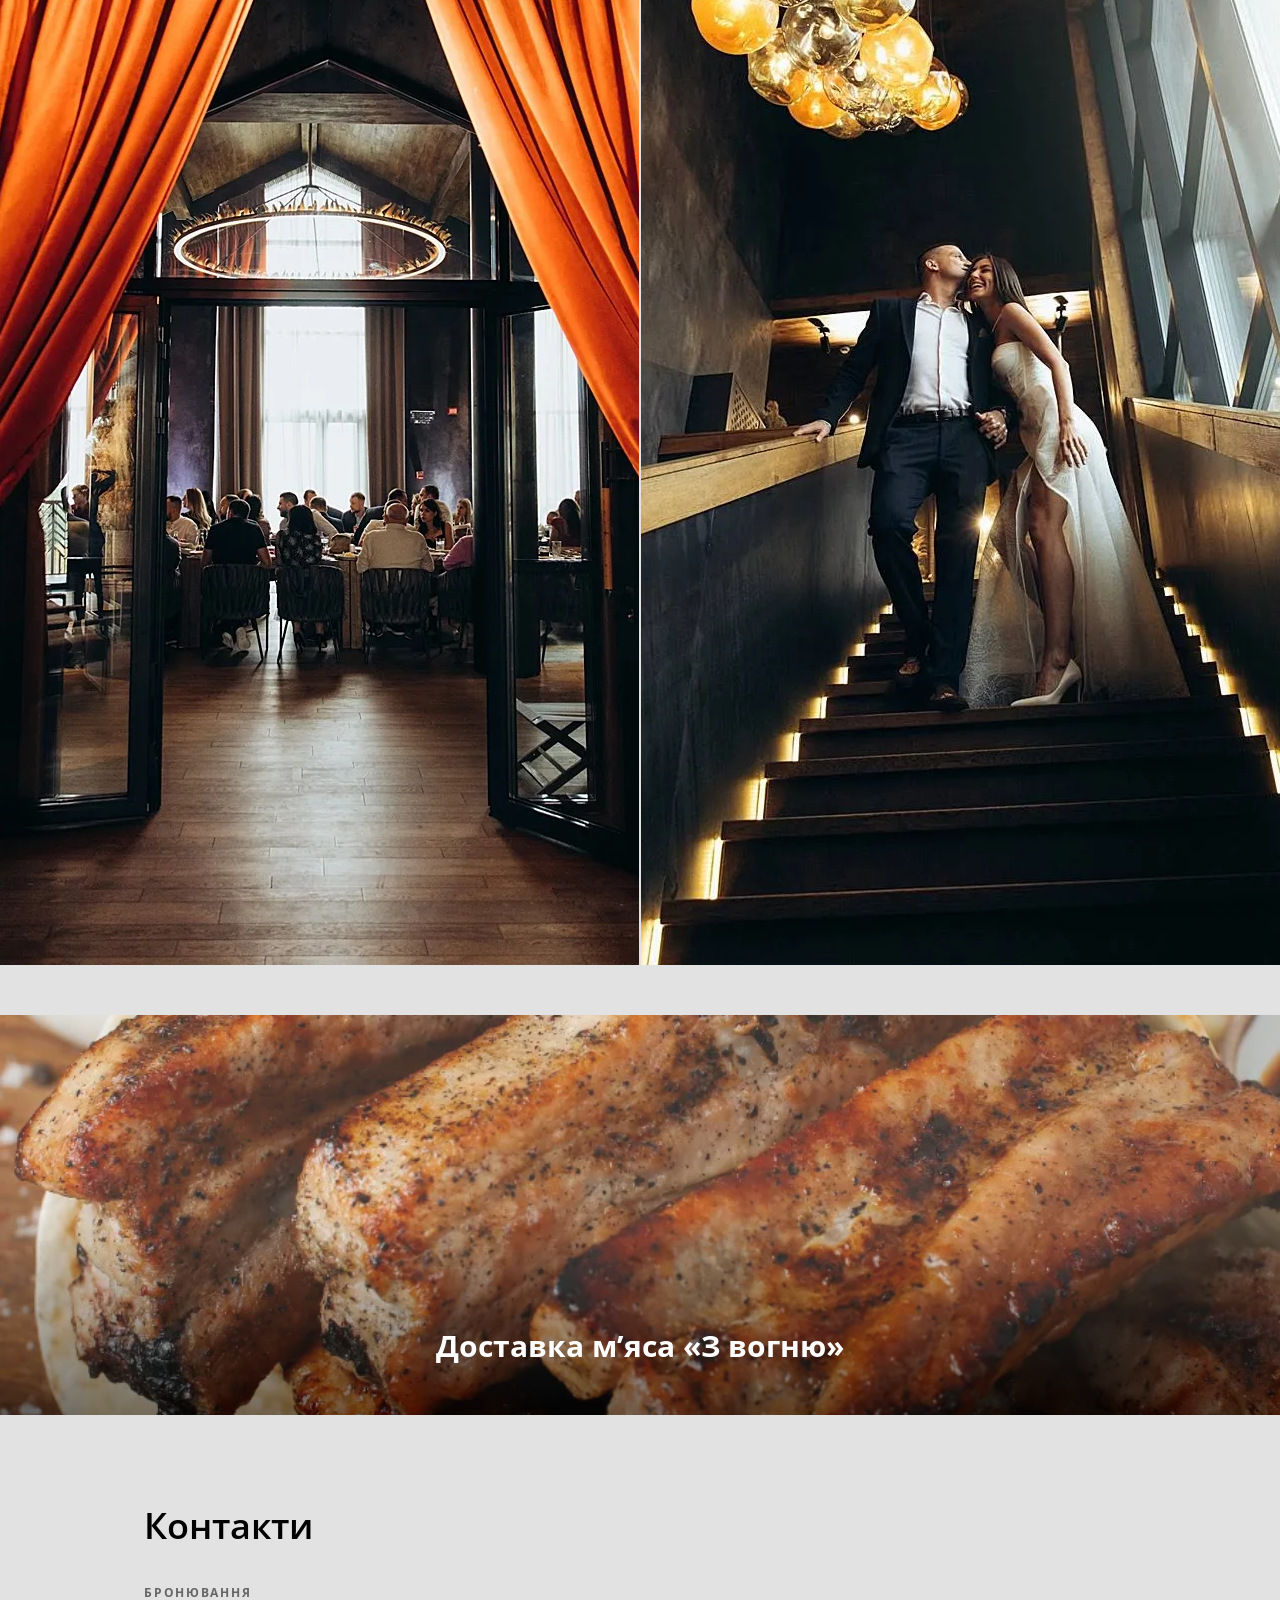
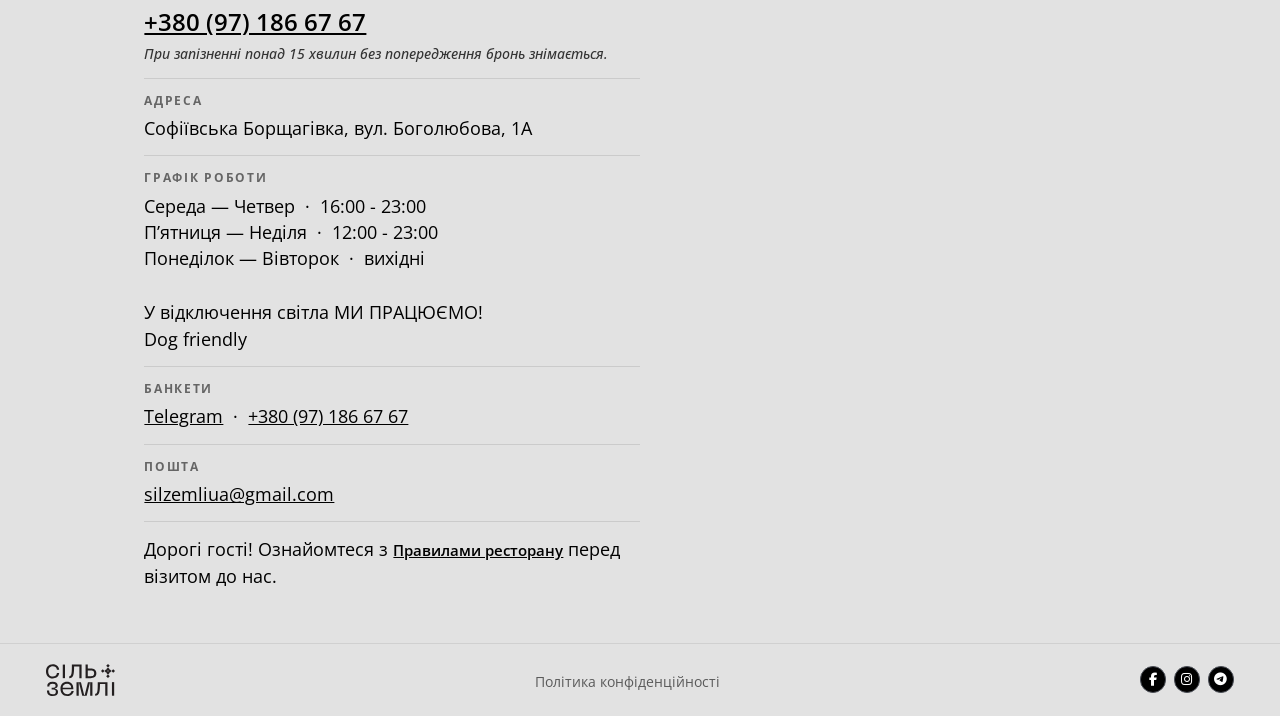
==== commit 25d45857: "Add rule set" ====
--- a/src/index.html
+++ b/src/index.html
@@ -301,7 +301,7 @@
           <a href="https://silzemli.choiceqr.com/menu/online-menu" target="_blank" rel="noopener noreferrer" class="menu-btn">Меню Кухня</a>
           <a href="https://silzemli.choiceqr.com/menu/online-menu/section:bar-menyu" target="_blank" rel="noopener noreferrer" class="menu-btn">Бар</a>
           <a href="https://silzemli.choiceqr.com/menu/online-menu/section:vinna-karta" target="_blank" rel="noopener noreferrer" class="menu-btn">Винна карта</a>
-          <a href="/karaoke/" class="menu-btn">Караоке</a>
+          <a href="/karaoke/" class="menu-btn">Співочі вечори</a>
         </div>
 
         <div class="hookah-info">
--- a/src/styles.css
+++ b/src/styles.css
@@ -1339,50 +1339,86 @@
   white-space: nowrap;
 }
 
-.karaoke-pager {
-  display: flex;
-  justify-content: center;
+.karaoke-cats {
+  max-width: 800px;
+  margin: 0 auto;
+  text-align: left;
+}
+
+.karaoke-cat {
+  margin-bottom: 12px;
+  background: var(--white);
+  border-radius: 18px;
+  overflow: hidden;
+}
+
+.karaoke-cat summary {
+  display: flex;
   align-items: center;
-  flex-wrap: wrap;
-  gap: 6px;
-  margin-top: 28px;
-}
-
-.karaoke-pager[hidden] {
+  gap: 12px;
+  padding: 16px 20px;
+  cursor: pointer;
+  list-style: none;
+  user-select: none;
+  -webkit-tap-highlight-color: transparent;
+}
+
+.karaoke-cat summary::-webkit-details-marker {
   display: none;
 }
 
-.karaoke-page {
-  min-width: 42px;
-  height: 42px;
-  padding: 0 12px;
+.karaoke-cat summary::after {
+  content: "";
+  flex-shrink: 0;
+  width: 8px;
+  height: 8px;
+  margin: -4px 4px 0 0;
+  border: solid var(--black);
+  border-width: 0 2px 2px 0;
+  transform: rotate(45deg);
+  transition: transform 0.2s, margin 0.2s;
+}
+
+.karaoke-cat[open] summary::after {
+  margin-top: 4px;
+  transform: rotate(-135deg);
+}
+
+.karaoke-cat-name {
+  flex: 1;
+  min-width: 0;
+  font-size: 19px;
+  font-weight: 700;
+  line-height: 1.25;
+}
+
+.karaoke-cat-count {
+  flex-shrink: 0;
+  padding: 4px 12px;
+  border-radius: 50px;
+  background: var(--warm-gray);
+  font-size: 14px;
+  font-weight: 600;
+  white-space: nowrap;
+}
+
+.karaoke-cat .karaoke-list {
+  padding: 0 20px 8px;
+}
+
+.karaoke-cat .karaoke-item:last-child {
+  border-bottom: 0;
+}
+
+.karaoke-more {
+  display: block;
+  margin: 4px auto 20px;
   border: 0;
-  border-radius: 21px;
-  background: var(--warm-gray);
-  color: var(--black);
-  font: inherit;
-  font-weight: 600;
   cursor: pointer;
-  transition: background 0.2s;
-}
-
-.karaoke-page:hover:not(:disabled) {
-  background: var(--warm-gray-dk);
-}
-
-.karaoke-page.current {
-  background: var(--black);
-  color: var(--white);
-}
-
-.karaoke-page:disabled {
-  opacity: 0.4;
-  cursor: default;
-}
-
-.karaoke-page-gap {
-  padding: 0 4px;
-  color: var(--dark);
+}
+
+.karaoke-more[hidden] {
+  display: none;
 }
 
 .karaoke-back {
@@ -1395,6 +1431,46 @@
   background: var(--warm-gray);
   border-radius: 20px;
   text-align: center;
+}
+
+.karaoke-rules {
+  max-width: 800px;
+  margin: 24px auto 0;
+  text-align: left;
+}
+
+.karaoke-rules-body {
+  padding: 0 20px 20px;
+  color: var(--dark);
+  line-height: 1.55;
+}
+
+.karaoke-rules-body p {
+  margin: 0 0 12px;
+}
+
+.karaoke-rules-body h3 {
+  margin: 20px 0 8px;
+  font-size: 16px;
+  font-weight: 700;
+  text-transform: uppercase;
+  letter-spacing: 0.02em;
+  color: var(--black);
+}
+
+.karaoke-rules-note {
+  font-weight: 700;
+  color: var(--black);
+}
+
+.karaoke-rules-limits {
+  margin: 0 0 12px;
+  padding-left: 20px;
+  font-weight: 600;
+}
+
+.karaoke-rules-limits li {
+  margin-bottom: 4px;
 }
 
 .karaoke-app-title {
